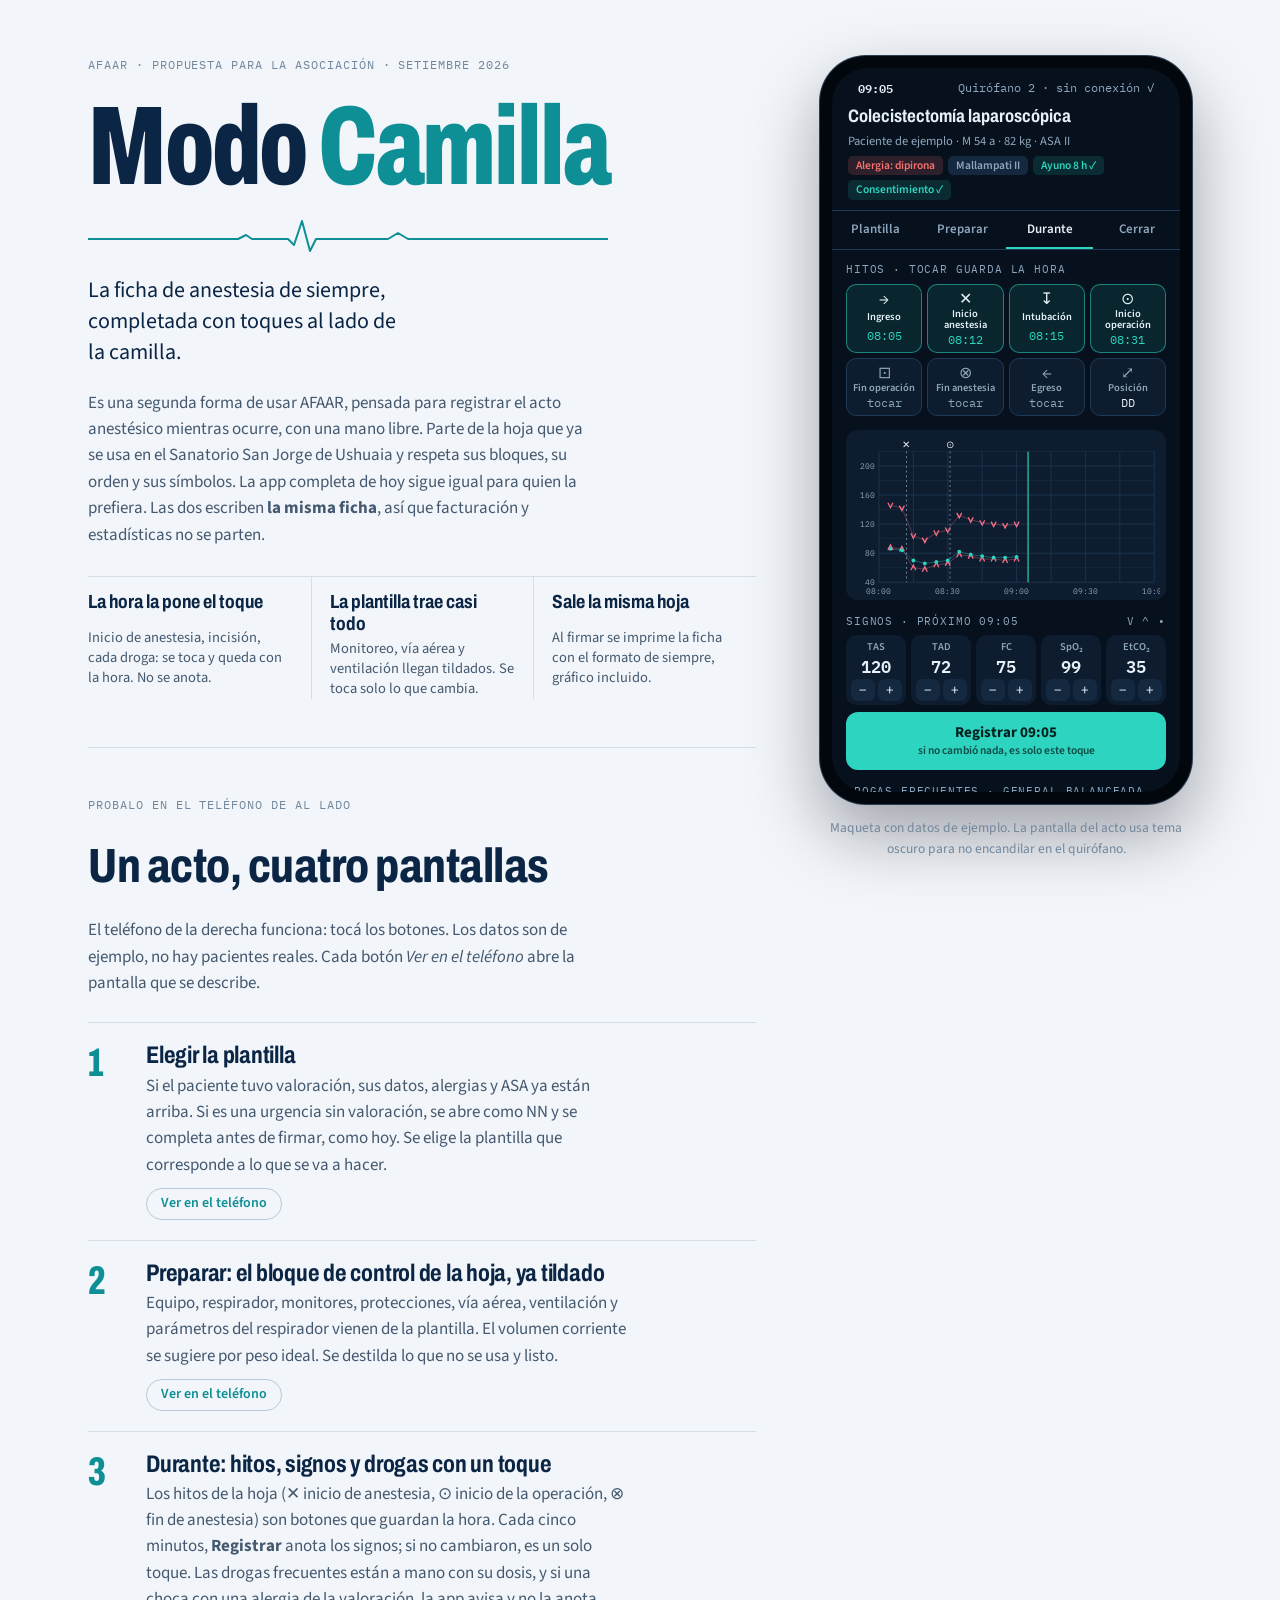
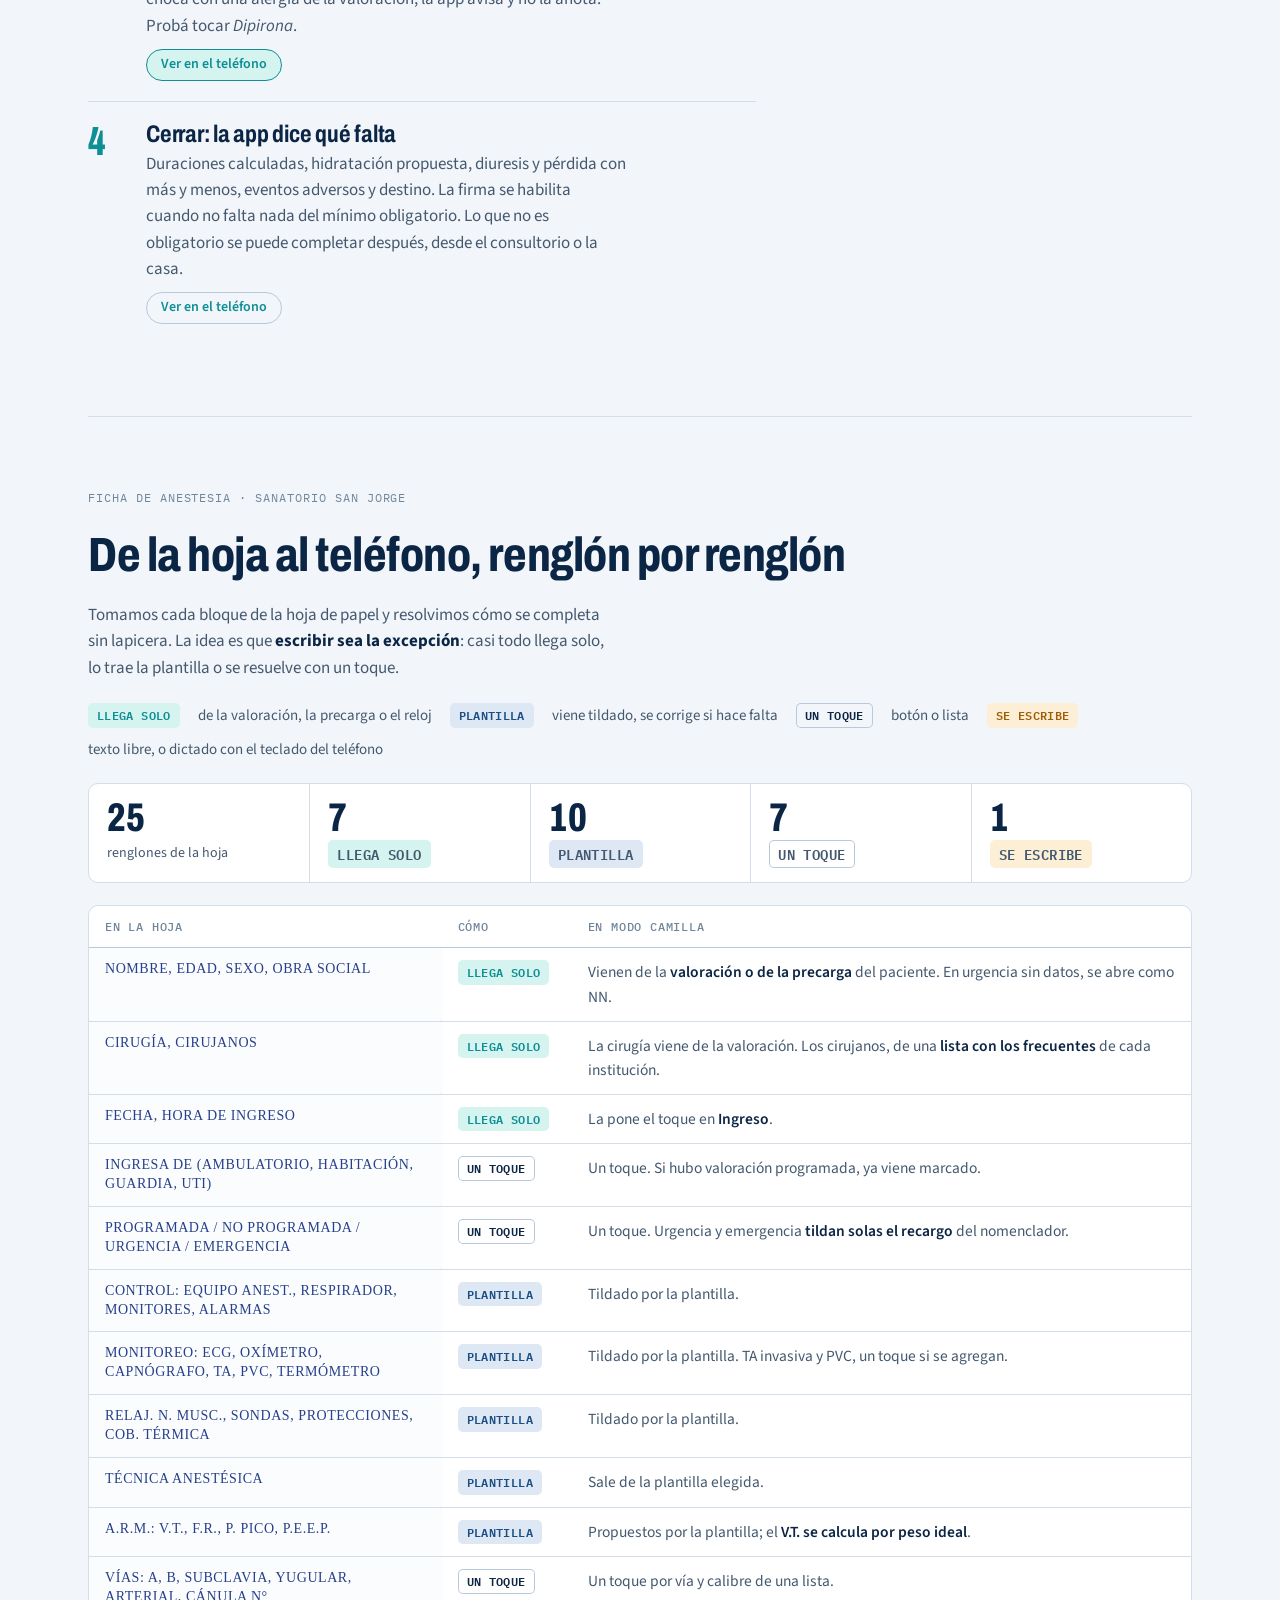
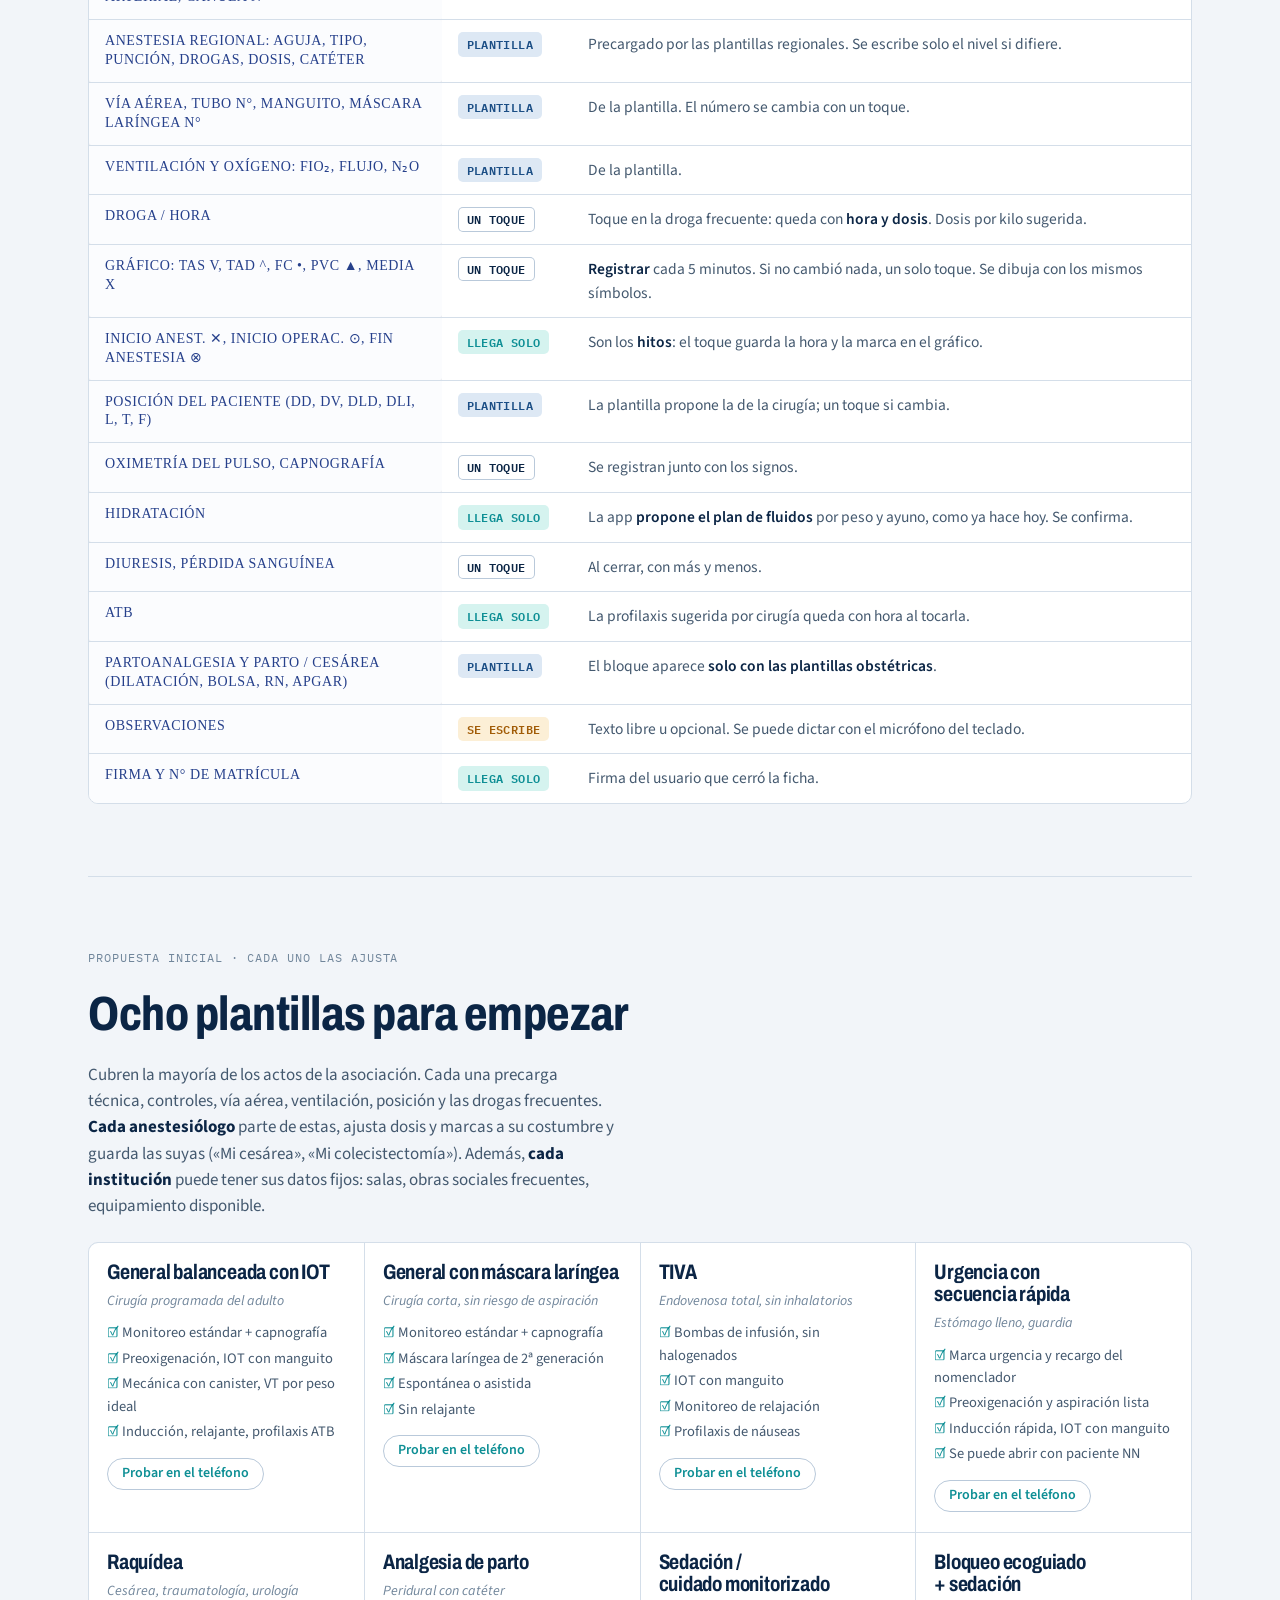
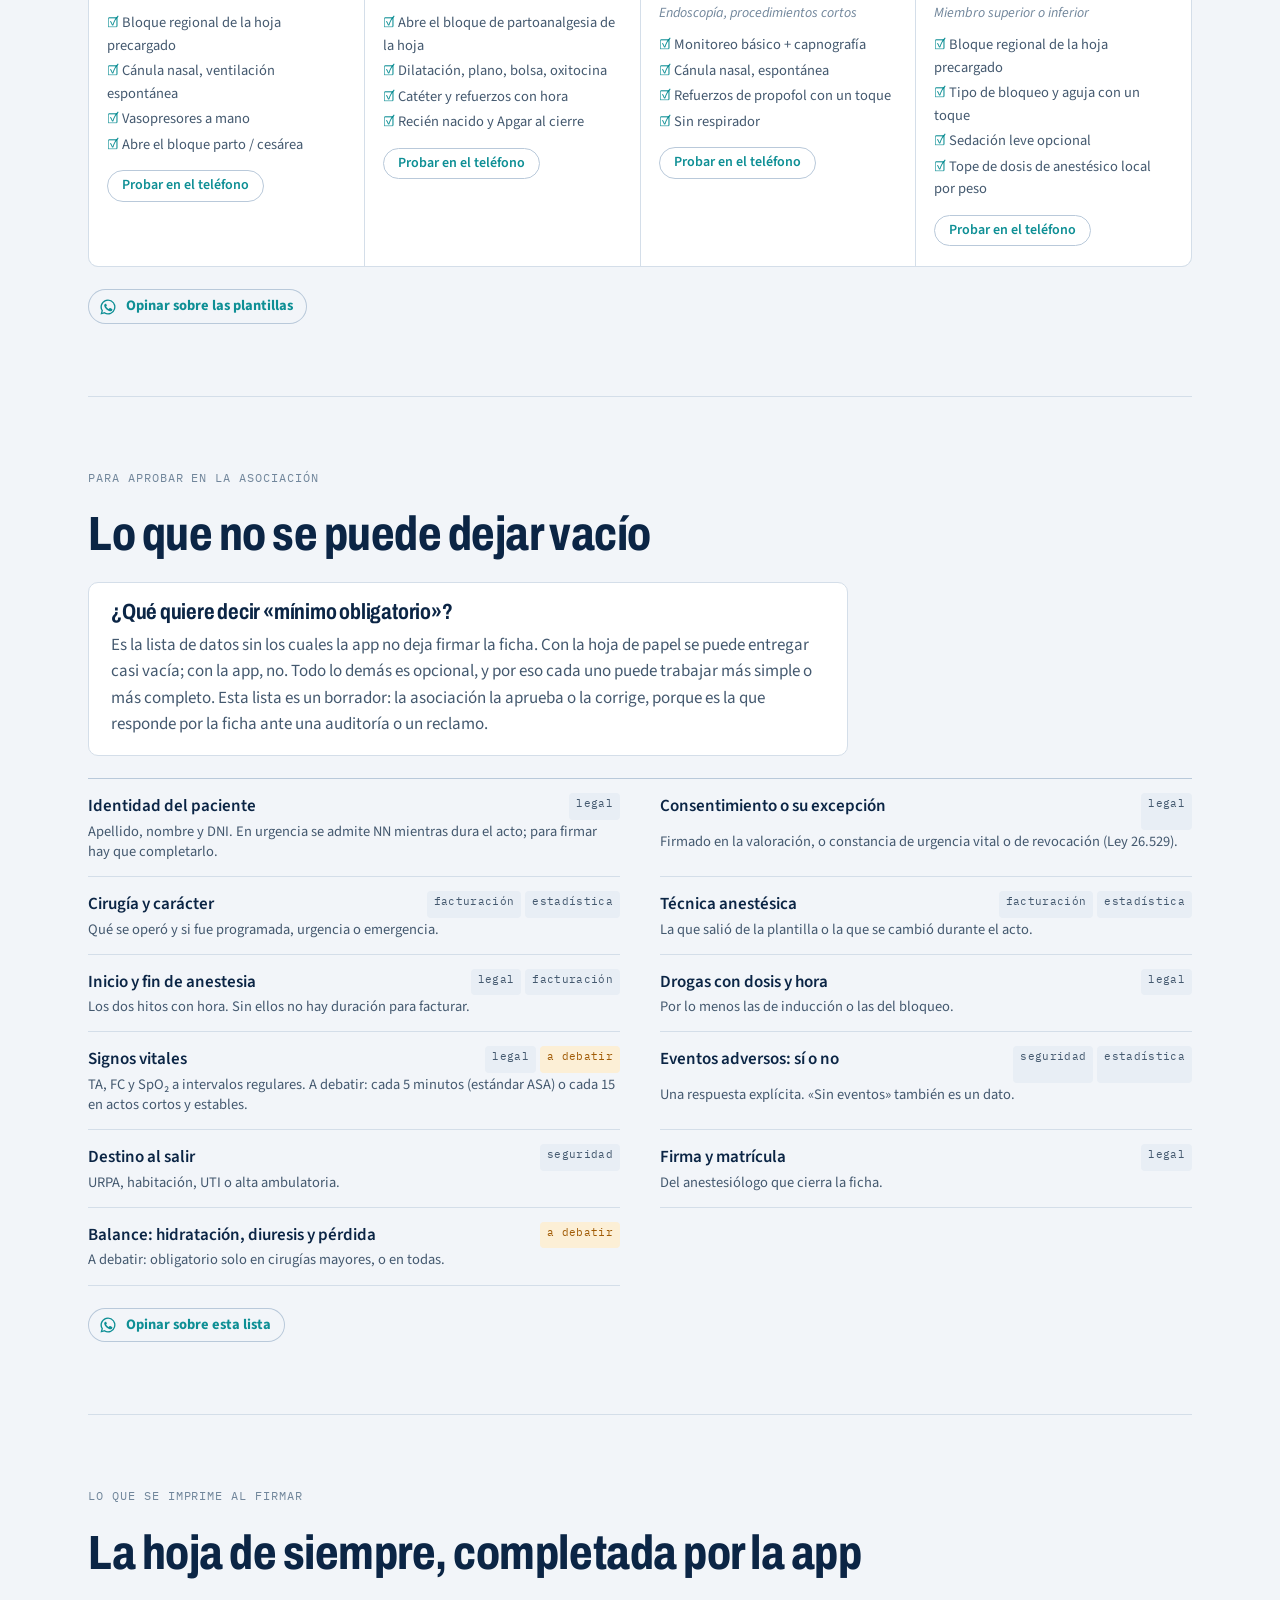
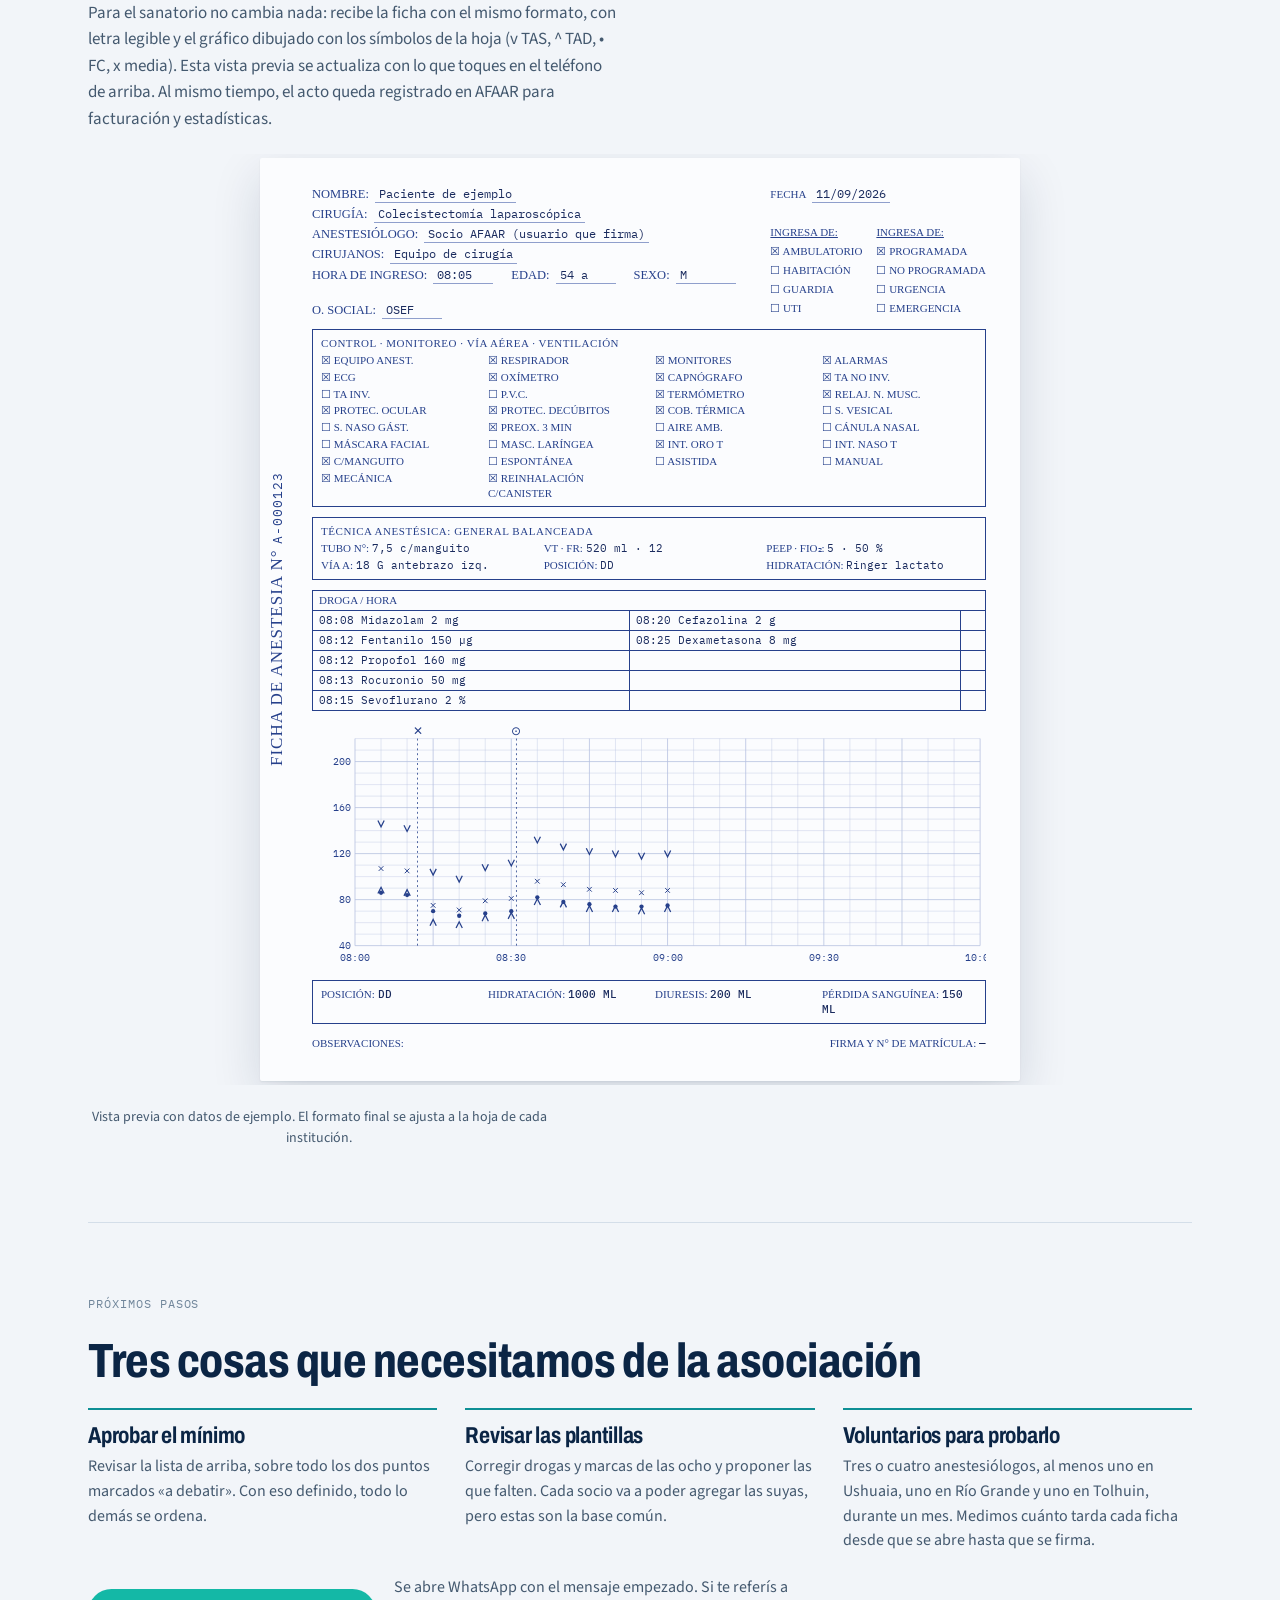
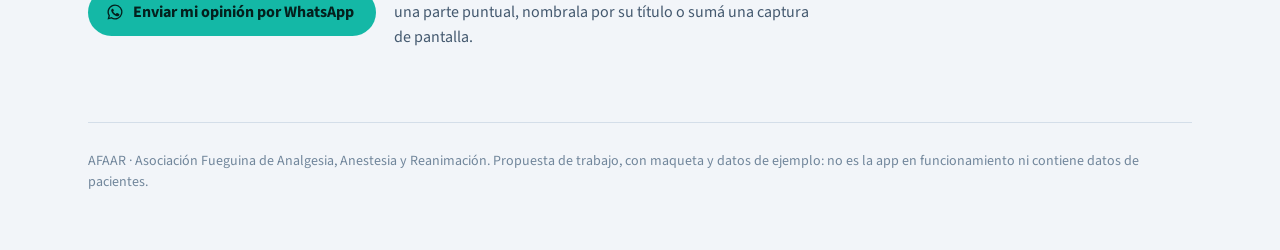
==== modo-camilla.html @ 8b99b9c7 "Rename AFAAR - Modo Camilla (propuesta).html to modo-camilla.html" ====
<!doctype html>
<html lang="es">
<head>
<meta charset="utf-8">
<meta name="viewport" content="width=device-width, initial-scale=1">
<style>body{margin:0}[hidden]{display:none!important}img{max-width:100%}</style>
<title>AFAAR Modo Camilla</title>
<link rel="preconnect" href="https://fonts.googleapis.com">
<link rel="preconnect" href="https://fonts.gstatic.com" crossorigin>
<link rel="stylesheet" href="https://fonts.googleapis.com/css2?family=Archivo:wdth,wght@62..125,400..800&family=Source+Sans+3:ital,wght@0,400;0,600;0,700;1,400&family=IBM+Plex+Mono:wght@400;500;600&display=swap">
<style>
:root{
  --bg:#f2f5f9; --surf:#ffffff; --surf-2:#e8eef5;
  --ink:#0b2545; --ink-2:#44596f; --ink-3:#71869b;
  --rule:#d4dee9; --rule-2:#b9c9da;
  --accent:#0e8f95; --accent-fill:#14b8a6; --accent-soft:#d5f3ef;
  --plant:#1b4e85; --plant-soft:#dde8f4;
  --amber:#a15c07; --amber-soft:#fcefd6;
  --auto-soft:#d5f3ef;
  --paper:#fbfcfe; --paper-ink:#26408b; --paper-rule:#8f9fcc; --form-ink:#26408b;
  --display:"Archivo","Arial Narrow",Arial,sans-serif;
  --body:"Source Sans 3","Segoe UI",-apple-system,Helvetica,Arial,sans-serif;
  --mono:"IBM Plex Mono",ui-monospace,Menlo,Consolas,monospace;
}
@media (prefers-color-scheme: dark){
  :root:not([data-theme="light"]){
    --bg:#07121f; --surf:#0d1d30; --surf-2:#122840;
    --ink:#e4edf6; --ink-2:#a3b8cc; --ink-3:#7890a8;
    --rule:#1d3550; --rule-2:#2b4a6a;
    --accent:#2dd4bf; --accent-fill:#14b8a6; --accent-soft:#0f3a3a;
    --plant:#8cb7e6; --plant-soft:#16304f;
    --amber:#f5c168; --amber-soft:#3a2b0c;
    --auto-soft:#0f3a3a; --form-ink:#9fb8f0;
  }
}
:root[data-theme="dark"]{
  --bg:#07121f; --surf:#0d1d30; --surf-2:#122840;
  --ink:#e4edf6; --ink-2:#a3b8cc; --ink-3:#7890a8;
  --rule:#1d3550; --rule-2:#2b4a6a;
  --accent:#2dd4bf; --accent-fill:#14b8a6; --accent-soft:#0f3a3a;
  --plant:#8cb7e6; --plant-soft:#16304f;
  --amber:#f5c168; --amber-soft:#3a2b0c;
  --auto-soft:#0f3a3a; --form-ink:#9fb8f0;
}

*{box-sizing:border-box}
body{background:var(--bg);color:var(--ink);font-family:var(--body);font-size:17px;line-height:1.55;-webkit-font-smoothing:antialiased}
h1,h2,h3{font-family:var(--display);font-stretch:78%;letter-spacing:-.01em;line-height:1.05;margin:0;text-wrap:balance}
p{margin:0}
button{font:inherit;color:inherit;cursor:pointer}
:focus-visible{outline:2px solid var(--accent);outline-offset:2px;border-radius:4px}
.eyebrow{font-family:var(--mono);font-size:12px;letter-spacing:.08em;text-transform:uppercase;color:var(--ink-3)}

.wrap{max-width:1160px;margin:0 auto;padding:0 28px}

/* ---------- hero + recorrido, telefono fijo a la derecha ---------- */
.top{display:grid;grid-template-columns:minmax(0,1fr) 372px;gap:64px;padding:56px 0 72px;align-items:start}
.top-phone{position:sticky;top:24px}
.hero{display:grid;gap:22px;padding-bottom:48px;border-bottom:1px solid var(--rule)}
.hero h1{font-size:clamp(56px,9vw,112px);font-weight:800;font-stretch:66%;letter-spacing:-.02em;line-height:.9}
.hero h1 span{color:var(--accent)}
.ecg{width:100%;max-width:520px;height:34px}
.ecg path{fill:none;stroke:var(--accent);stroke-width:2;stroke-linecap:round;stroke-linejoin:round}
.lead{font-size:22px;line-height:1.4;max-width:34ch;color:var(--ink);text-wrap:pretty}
.hero .sub{max-width:62ch;color:var(--ink-2)}
.promesas{display:grid;grid-template-columns:repeat(3,minmax(0,1fr));gap:0;border-top:1px solid var(--rule);margin-top:6px}
.promesas div{padding:14px 18px 0 0;display:grid;gap:4px}
.promesas div+div{padding-left:18px;border-left:1px solid var(--rule)}
.promesas b{font-family:var(--display);font-stretch:80%;font-size:19px;font-weight:700;line-height:1.15}
.promesas small{font-size:14.5px;color:var(--ink-2);line-height:1.4}

.recorrido{padding-top:48px;display:grid;gap:26px}
.recorrido h2,.sec h2{font-size:clamp(34px,4.4vw,48px);font-weight:750}
.recorrido>p{max-width:62ch;color:var(--ink-2)}
.pasos{list-style:none;margin:0;padding:0;display:grid;gap:0;counter-reset:p}
.pasos li{counter-increment:p;display:grid;grid-template-columns:44px 1fr;gap:4px 14px;padding:20px 0;border-top:1px solid var(--rule)}
.pasos li::before{content:counter(p);grid-row:span 3;font-family:var(--display);font-stretch:66%;font-weight:800;font-size:40px;line-height:1;color:var(--accent)}
.pasos h3{font-size:24px;font-weight:700}
.pasos p{color:var(--ink-2);max-width:60ch}
.ver{justify-self:start;margin-top:6px;background:none;border:1px solid var(--rule-2);border-radius:999px;padding:4px 14px;font-size:14px;font-weight:600;color:var(--accent)}
.ver:hover{border-color:var(--accent)}
.ver[aria-pressed="true"]{background:var(--accent-soft);border-color:var(--accent)}

/* ---------- secciones de texto ---------- */
.sec{padding:72px 0;border-top:1px solid var(--rule);display:grid;gap:22px}
.sec>p,.sec .intro{max-width:66ch;color:var(--ink-2)}
.sec .intro b{color:var(--ink)}

/* tabla hoja -> telefono */
.leyenda{display:flex;flex-wrap:wrap;gap:10px 18px;align-items:center;font-size:15px;color:var(--ink-2)}
.k{display:inline-flex;align-items:center;gap:6px;font-family:var(--mono);font-size:12px;font-weight:600;letter-spacing:.03em;padding:3px 9px;border-radius:5px;white-space:nowrap}
.k-auto{background:var(--auto-soft);color:var(--accent)}
.k-plant{background:var(--plant-soft);color:var(--plant)}
.k-toque{background:transparent;color:var(--ink);box-shadow:inset 0 0 0 1px var(--rule-2)}
.k-escribe{background:var(--amber-soft);color:var(--amber)}
.conteo{display:flex;flex-wrap:wrap;gap:0;border:1px solid var(--rule);border-radius:10px;overflow:hidden;background:var(--surf)}
.conteo div{flex:1 1 150px;padding:14px 18px;display:grid;gap:2px}
.conteo div+div{border-left:1px solid var(--rule)}
.conteo b{font-family:var(--display);font-stretch:70%;font-size:40px;font-weight:800;line-height:1;font-variant-numeric:tabular-nums}
.conteo span{font-size:14px;color:var(--ink-2)}
.tabla-wrap{overflow-x:auto;border:1px solid var(--rule);border-radius:10px;background:var(--surf)}
table.mapa{width:100%;border-collapse:collapse;min-width:720px}
.mapa th{text-align:left;font-family:var(--mono);font-size:11.5px;letter-spacing:.07em;text-transform:uppercase;color:var(--ink-3);font-weight:500;padding:12px 16px;border-bottom:1px solid var(--rule-2)}
.mapa td{padding:12px 16px;border-top:1px solid var(--rule);vertical-align:top;font-size:15.5px}
.mapa tr:first-child td{border-top:0}
.mapa td.hoja{width:32%;font-family:"Times New Roman",Times,serif;font-size:14px;letter-spacing:.04em;text-transform:uppercase;color:var(--form-ink)}
.mapa td.tipo{width:130px}
.mapa td.como{color:var(--ink-2)}
.mapa td.como b{color:var(--ink);font-weight:600}

/* plantillas */
.plantillas{display:grid;grid-template-columns:repeat(4,minmax(0,1fr));gap:1px;background:var(--rule);border:1px solid var(--rule);border-radius:10px;overflow:hidden}
.pl{background:var(--surf);padding:18px 18px 20px;display:grid;gap:8px;align-content:start}
.pl h3{font-size:21px;font-weight:700}
.pl .para{font-size:14px;color:var(--ink-3);font-style:italic}
.pl ul{margin:2px 0 0;padding:0;list-style:none;display:grid;gap:3px;font-size:14.5px;color:var(--ink-2)}
.pl li::before{content:"☑ ";color:var(--accent)}
.pl .probar{justify-self:start;margin-top:6px}

/* minimo obligatorio */
.minimo{display:grid;grid-template-columns:minmax(0,1fr) minmax(0,1fr);gap:0 40px;border-top:1px solid var(--rule-2)}
.min{display:grid;grid-template-columns:1fr auto;gap:2px 14px;padding:14px 0;border-bottom:1px solid var(--rule)}
.min b{font-weight:600}
.min small{grid-column:1/-1;color:var(--ink-2);font-size:14.5px;line-height:1.4}
.porque{display:flex;gap:4px;flex-wrap:wrap;justify-content:end}
.tag{font-family:var(--mono);font-size:11px;letter-spacing:.03em;padding:2px 7px;border-radius:4px;background:var(--surf-2);color:var(--ink-2)}
.tag.debate{background:var(--amber-soft);color:var(--amber)}
.aclara{background:var(--surf);border:1px solid var(--rule);border-radius:10px;padding:18px 22px;display:grid;gap:8px;max-width:760px}
.aclara h3{font-size:22px}
.aclara p{color:var(--ink-2)}

/* hoja impresa */
.hoja-wrap{overflow-x:auto;padding:4px}
.hoja{background:var(--paper);color:var(--paper-ink);width:760px;margin:0 auto;padding:28px 34px 30px;font-family:"Times New Roman",Times,serif;font-size:12.5px;line-height:1.35;box-shadow:0 1px 2px rgba(11,37,69,.08),0 18px 50px rgba(11,37,69,.14);border-radius:2px;position:relative}
.hoja .vert{position:absolute;left:6px;top:50%;transform:rotate(-90deg) translateX(-50%);transform-origin:left top;font-size:17px;letter-spacing:.06em;white-space:nowrap}
.hoja .fila{display:flex;gap:18px;flex-wrap:wrap}
.hoja .campo{display:flex;gap:6px;align-items:baseline;text-transform:uppercase}
.hoja .campo i{font-style:normal;font-family:var(--mono);font-size:12px;text-transform:none;color:#1a2b5e;border-bottom:1px solid var(--paper-rule);padding:0 4px;min-width:60px}
.hoja .caja{border:1px solid var(--paper-ink);margin-top:10px;padding:6px 8px;display:grid;grid-template-columns:repeat(4,1fr);gap:2px 12px;text-transform:uppercase;font-size:11px}
.hoja .caja strong{grid-column:1/-1;font-weight:400;letter-spacing:.05em}
.hoja .drogas{width:100%;border-collapse:collapse;margin-top:10px;font-size:11.5px}
.hoja .drogas td{border:1px solid var(--paper-ink);padding:2px 6px;height:20px;font-family:var(--mono);font-size:11px;color:#1a2b5e}
.hoja svg{margin-top:10px;width:100%;height:auto}
.hoja .pie{display:flex;justify-content:space-between;margin-top:12px;text-transform:uppercase;font-size:11px}
.hoja .firma{font-family:var(--mono);text-transform:none;color:#1a2b5e}
.nota{font-size:14px;color:var(--ink-3);text-align:center}

/* pedidos */
.pedidos{display:grid;grid-template-columns:repeat(3,minmax(0,1fr));gap:28px}
.pedidos div{display:grid;gap:6px;align-content:start;padding-top:14px;border-top:2px solid var(--accent)}
.pedidos h3{font-size:23px}
.pedidos p{color:var(--ink-2);font-size:16px}
.wa{display:inline-flex;align-items:center;gap:9px;justify-self:start;background:var(--accent-fill);color:#04201d;font-weight:700;font-size:16px;text-decoration:none;border-radius:999px;padding:11px 22px 11px 18px}
.wa:hover{filter:brightness(1.07)}
.wa.chico{background:none;color:var(--accent);box-shadow:inset 0 0 0 1px var(--rule-2);font-size:14.5px;padding:6px 14px 6px 11px}
.wa.chico:hover{box-shadow:inset 0 0 0 1px var(--accent);filter:none}
.opinar{display:flex;flex-wrap:wrap;align-items:center;gap:12px 18px}
.opinar p{color:var(--ink-2);max-width:52ch;font-size:16px}
footer{padding:28px 0 56px;border-top:1px solid var(--rule);color:var(--ink-3);font-size:14px}

/* ======================= TELEFONO (siempre oscuro) ======================= */
.phone{
  --p-bg:#06111d; --p-s:#0d1c2e; --p-s2:#14283f; --p-ink:#e6f0f8; --p-dim:#8ea6bd; --p-line:#1f3a57;
  --p-aqua:#2dd4bf; --p-rose:#fb7185; --p-amber:#fbbf24; --p-red:#f87171; --p-blue:#7fb2e5;
  width:372px;height:748px;border-radius:46px;background:#02070d;padding:12px;
  box-shadow:0 0 0 1px #2a3d52,0 30px 70px rgba(2,10,20,.35);
  font-family:var(--body);color:var(--p-ink);font-size:14px;line-height:1.35;
}
.scr{background:var(--p-bg);border-radius:36px;height:100%;display:flex;flex-direction:column;overflow:hidden;position:relative}
.sb{display:flex;justify-content:space-between;padding:12px 26px 6px;font-family:var(--mono);font-size:12px;color:var(--p-dim)}
.sb b{color:var(--p-ink);font-weight:600}
.ph-head{padding:4px 16px 10px;display:grid;gap:6px;border-bottom:1px solid var(--p-line)}
.ph-head .cx{font-family:var(--display);font-stretch:80%;font-weight:700;font-size:18px;line-height:1.15}
.ph-head .dat{font-size:12.5px;color:var(--p-dim)}
.alertas{display:flex;gap:5px;flex-wrap:wrap}
.al{font-size:11.5px;font-weight:600;padding:2px 8px;border-radius:5px;background:var(--p-s2);color:var(--p-dim)}
.al.rojo{background:rgba(248,113,113,.16);color:var(--p-red)}
.al.ok{background:rgba(45,212,191,.13);color:var(--p-aqua)}
.tabs{display:grid;grid-template-columns:repeat(4,1fr);border-bottom:1px solid var(--p-line)}
.tabs button{background:none;border:0;padding:10px 0 9px;font-size:13px;font-weight:600;color:var(--p-dim);border-bottom:2px solid transparent}
.tabs button[aria-selected="true"]{color:var(--p-ink);border-bottom-color:var(--p-aqua)}
.ph-body{flex:1;overflow-y:auto;padding:12px 14px 20px;display:grid;gap:14px;align-content:start;scrollbar-width:thin;scrollbar-color:var(--p-line) transparent}
.blk{display:grid;gap:7px}
.blk>.lb{font-family:var(--mono);font-size:10.5px;letter-spacing:.08em;text-transform:uppercase;color:var(--p-dim);display:flex;justify-content:space-between}
.chips{display:flex;flex-wrap:wrap;gap:6px}
.ch{background:var(--p-s);border:1px solid var(--p-line);color:var(--p-dim);border-radius:9px;padding:7px 10px;font-size:13px;font-weight:600;line-height:1.1}
.ch.on{background:rgba(45,212,191,.14);border-color:rgba(45,212,191,.55);color:var(--p-ink)}
.ch.warn{border-style:dashed}
.ch small{display:block;font-weight:400;font-size:11px;color:var(--p-dim);margin-top:2px}
.vals{display:grid;grid-template-columns:1fr 1fr;gap:6px}
.val{background:var(--p-s);border-radius:9px;padding:6px 10px;display:grid}
.val span{font-size:11px;color:var(--p-dim)}
.val b{font-family:var(--mono);font-size:14px;font-weight:500}
.tpl-list{display:grid;gap:6px}
.tpl{display:grid;grid-template-columns:18px 1fr;gap:2px 10px;text-align:left;background:var(--p-s);border:1px solid var(--p-line);border-radius:12px;padding:10px 12px}
.tpl .dot{width:14px;height:14px;border-radius:50%;border:2px solid var(--p-dim);margin-top:3px;grid-row:span 2}
.tpl.on{border-color:var(--p-aqua)}
.tpl.on .dot{border-color:var(--p-aqua);background:radial-gradient(var(--p-aqua) 45%,transparent 50%)}
.tpl b{font-size:14px}
.tpl span{font-size:12px;color:var(--p-dim)}
.hitos{display:grid;grid-template-columns:repeat(4,1fr);gap:5px}
.hito{background:var(--p-s);border:1px solid var(--p-line);border-radius:10px;padding:6px 4px 5px;display:grid;justify-items:center;gap:1px;min-height:58px}
.hito .g{font-size:16px;line-height:1;color:var(--p-dim)}
.hito .n{font-size:10.5px;font-weight:600;color:var(--p-dim);text-align:center;line-height:1.1}
.hito .t{font-family:var(--mono);font-size:11.5px;color:var(--p-dim)}
.hito.on{border-color:rgba(45,212,191,.55);background:rgba(45,212,191,.1)}
.hito.on .g,.hito.on .n{color:var(--p-ink)}
.hito.on .t{color:var(--p-aqua)}
.chart-ph{background:var(--p-s);border-radius:12px;padding:6px 6px 2px}
.chart-ph svg{width:100%;height:auto;display:block}
.vit{display:grid;grid-template-columns:repeat(5,1fr);gap:5px}
.v{background:var(--p-s);border-radius:10px;padding:5px 2px 4px;display:grid;justify-items:center;gap:1px}
.v span{font-size:10.5px;color:var(--p-dim);font-weight:600}
.v b{font-family:var(--mono);font-size:17px;font-weight:600;font-variant-numeric:tabular-nums}
.v .pm{display:flex;gap:3px}
.v .pm button{width:24px;height:22px;border-radius:6px;border:0;background:var(--p-s2);color:var(--p-ink);font-size:15px;line-height:1;padding:0}
.reg{background:var(--p-aqua);color:#04201d;border:0;border-radius:12px;padding:11px;font-weight:700;font-size:15px;display:grid;gap:0}
.reg small{font-weight:600;font-size:11.5px;opacity:.75}
.log{display:grid;gap:3px;font-size:12.5px}
.log div{display:grid;grid-template-columns:44px 1fr;color:var(--p-dim)}
.log div b{font-family:var(--mono);font-weight:500;color:var(--p-aqua)}
.log div span{color:var(--p-ink)}
.res{display:grid;gap:0;background:var(--p-s);border-radius:12px;padding:4px 12px}
.res div{display:flex;justify-content:space-between;gap:10px;padding:7px 0;border-top:1px solid var(--p-line);font-size:13px}
.res div:first-child{border-top:0}
.res div span{color:var(--p-dim)}
.res div b{font-family:var(--mono);font-weight:500;text-align:right}
.stp{display:flex;align-items:center;justify-content:space-between;background:var(--p-s);border-radius:10px;padding:6px 8px 6px 12px}
.stp span{font-size:13px}
.stp .ctl{display:flex;align-items:center;gap:8px}
.stp .ctl b{font-family:var(--mono);font-size:14px;min-width:66px;text-align:center}
.stp .ctl button{width:30px;height:28px;border-radius:8px;border:0;background:var(--p-s2);color:var(--p-ink);font-size:17px;padding:0}
.falta{background:rgba(251,191,36,.1);border:1px solid rgba(251,191,36,.35);border-radius:10px;padding:8px 12px;font-size:12.5px;color:var(--p-amber)}
.falta.listo{background:rgba(45,212,191,.1);border-color:rgba(45,212,191,.45);color:var(--p-aqua)}
.firmar{background:var(--p-aqua);color:#04201d;border:0;border-radius:12px;padding:12px;font-weight:700;font-size:15px}
.firmar:disabled{background:var(--p-s2);color:var(--p-dim);cursor:not-allowed}
.toast{position:absolute;left:14px;right:14px;bottom:16px;background:#1b3350;color:var(--p-ink);border-radius:12px;padding:10px 12px;font-size:13px;box-shadow:0 8px 24px rgba(0,0,0,.4);transform:translateY(20px);opacity:0;transition:.2s;pointer-events:none}
.toast.show{transform:none;opacity:1}
.toast.warn{background:#4a1d22;color:#ffd7da}
.phone-cap{margin-top:14px;text-align:center;font-size:13.5px;color:var(--ink-3);max-width:372px}

/* ---------- responsive ---------- */
@media (max-width: 1020px){
  .top{grid-template-columns:1fr;gap:40px}
  .top-phone{position:static;justify-self:center;order:-1}
  .plantillas{grid-template-columns:repeat(2,minmax(0,1fr))}
}
@media (max-width: 700px){
  .wrap{padding:0 18px}
  .promesas,.pedidos,.minimo{grid-template-columns:1fr}
  .promesas div+div{padding-left:0;border-left:0;border-top:1px solid var(--rule);padding-top:12px}
  .promesas div{padding-bottom:12px}
  .plantillas{grid-template-columns:1fr}
  .phone{transform:scale(.92);transform-origin:top center;margin-bottom:-60px}
}
@media (max-width: 400px){ .phone{transform:scale(.84);margin-bottom:-120px} }
@media (prefers-reduced-motion: reduce){ .toast{transition:none} }
</style>
</head>
<body>


<div class="wrap">
  <div class="top">
    <div>
      <header class="hero">
        <span class="eyebrow">AFAAR · Propuesta para la asociación · Setiembre 2026</span>
        <h1>Modo <span>Camilla</span></h1>
        <svg class="ecg" viewBox="0 0 520 34" aria-hidden="true"><path d="M0 20 H150 l8 -4 l6 4 H200 l6 6 l8 -24 l8 30 l6 -12 H300 l10 -6 l10 6 H520"/></svg>
        <p class="lead">La ficha de anestesia de siempre, completada con toques al lado de la camilla.</p>
        <p class="sub">Es una segunda forma de usar AFAAR, pensada para registrar el acto anestésico mientras ocurre, con una mano libre. Parte de la hoja que ya se usa en el Sanatorio San Jorge de Ushuaia y respeta sus bloques, su orden y sus símbolos. La app completa de hoy sigue igual para quien la prefiera. Las dos escriben <b>la misma ficha</b>, así que facturación y estadísticas no se parten.</p>
        <div class="promesas">
          <div><b>La hora la pone el toque</b><small>Inicio de anestesia, incisión, cada droga: se toca y queda con la hora. No se anota.</small></div>
          <div><b>La plantilla trae casi todo</b><small>Monitoreo, vía aérea y ventilación llegan tildados. Se toca solo lo que cambia.</small></div>
          <div><b>Sale la misma hoja</b><small>Al firmar se imprime la ficha con el formato de siempre, gráfico incluido.</small></div>
        </div>
      </header>

      <section class="recorrido" aria-labelledby="h-rec">
        <span class="eyebrow">Probalo en el teléfono de al lado</span>
        <h2 id="h-rec">Un acto, cuatro pantallas</h2>
        <p>El teléfono de la derecha funciona: tocá los botones. Los datos son de ejemplo, no hay pacientes reales. Cada botón <i>Ver en el teléfono</i> abre la pantalla que se describe.</p>
        <ol class="pasos">
          <li>
            <h3>Elegir la plantilla</h3>
            <p>Si el paciente tuvo valoración, sus datos, alergias y ASA ya están arriba. Si es una urgencia sin valoración, se abre como NN y se completa antes de firmar, como hoy. Se elige la plantilla que corresponde a lo que se va a hacer.</p>
            <button class="ver" data-go="plantilla">Ver en el teléfono</button>
          </li>
          <li>
            <h3>Preparar: el bloque de control de la hoja, ya tildado</h3>
            <p>Equipo, respirador, monitores, protecciones, vía aérea, ventilación y parámetros del respirador vienen de la plantilla. El volumen corriente se sugiere por peso ideal. Se destilda lo que no se usa y listo.</p>
            <button class="ver" data-go="preparar">Ver en el teléfono</button>
          </li>
          <li>
            <h3>Durante: hitos, signos y drogas con un toque</h3>
            <p>Los hitos de la hoja (✕ inicio de anestesia, ⊙ inicio de la operación, ⊗ fin de anestesia) son botones que guardan la hora. Cada cinco minutos, <b>Registrar</b> anota los signos; si no cambiaron, es un solo toque. Las drogas frecuentes están a mano con su dosis, y si una choca con una alergia de la valoración, la app avisa y no la anota. Probá tocar <i>Dipirona</i>.</p>
            <button class="ver" data-go="durante">Ver en el teléfono</button>
          </li>
          <li>
            <h3>Cerrar: la app dice qué falta</h3>
            <p>Duraciones calculadas, hidratación propuesta, diuresis y pérdida con más y menos, eventos adversos y destino. La firma se habilita cuando no falta nada del mínimo obligatorio. Lo que no es obligatorio se puede completar después, desde el consultorio o la casa.</p>
            <button class="ver" data-go="cerrar">Ver en el teléfono</button>
          </li>
        </ol>
      </section>
    </div>

    <aside class="top-phone" aria-label="Maqueta interactiva del Modo Camilla">
      <div class="phone">
        <div class="scr">
          <div class="sb"><b id="reloj">09:05</b><span>Quirófano 2 · sin conexión ✓</span></div>
          <div class="ph-head">
            <div class="cx" id="caso">Colecistectomía laparoscópica</div>
            <div class="dat" id="casoDat">Paciente de ejemplo · M 54 a · 82 kg · ASA II</div>
            <div class="alertas">
              <span class="al rojo">Alergia: dipirona</span>
              <span class="al">Mallampati II</span>
              <span class="al ok">Ayuno 8 h ✓</span>
              <span class="al ok">Consentimiento ✓</span>
            </div>
          </div>
          <div class="tabs" role="tablist">
            <button role="tab" data-tab="plantilla">Plantilla</button>
            <button role="tab" data-tab="preparar">Preparar</button>
            <button role="tab" data-tab="durante" aria-selected="true">Durante</button>
            <button role="tab" data-tab="cerrar">Cerrar</button>
          </div>
          <div class="ph-body" id="phBody"></div>
          <div class="toast" id="toast" role="status"></div>
        </div>
      </div>
      <p class="phone-cap">Maqueta con datos de ejemplo. La pantalla del acto usa tema oscuro para no encandilar en el quirófano.</p>
    </aside>
  </div>

  <section class="sec" aria-labelledby="h-mapa">
    <span class="eyebrow">Ficha de anestesia · Sanatorio San Jorge</span>
    <h2 id="h-mapa">De la hoja al teléfono, renglón por renglón</h2>
    <p class="intro">Tomamos cada bloque de la hoja de papel y resolvimos cómo se completa sin lapicera. La idea es que <b>escribir sea la excepción</b>: casi todo llega solo, lo trae la plantilla o se resuelve con un toque.</p>
    <div class="leyenda">
      <span class="k k-auto">LLEGA SOLO</span> de la valoración, la precarga o el reloj
      <span class="k k-plant">PLANTILLA</span> viene tildado, se corrige si hace falta
      <span class="k k-toque">UN TOQUE</span> botón o lista
      <span class="k k-escribe">SE ESCRIBE</span> texto libre, o dictado con el teclado del teléfono
    </div>
    <div class="conteo" id="conteo"></div>
    <div class="tabla-wrap">
      <table class="mapa">
        <thead><tr><th>En la hoja</th><th>Cómo</th><th>En Modo Camilla</th></tr></thead>
        <tbody id="mapaBody"></tbody>
      </table>
    </div>
  </section>

  <section class="sec" aria-labelledby="h-pl">
    <span class="eyebrow">Propuesta inicial · cada uno las ajusta</span>
    <h2 id="h-pl">Ocho plantillas para empezar</h2>
    <p class="intro">Cubren la mayoría de los actos de la asociación. Cada una precarga técnica, controles, vía aérea, ventilación, posición y las drogas frecuentes. <b>Cada anestesiólogo</b> parte de estas, ajusta dosis y marcas a su costumbre y guarda las suyas («Mi cesárea», «Mi colecistectomía»). Además, <b>cada institución</b> puede tener sus datos fijos: salas, obras sociales frecuentes, equipamiento disponible.</p>
    <div class="plantillas" id="plantillas"></div>
    <a class="wa chico" href="https://wa.me/5492901494953?text=Hola%20Claudio%2C%20sobre%20las%20plantillas%20del%20Modo%20Camilla%20de%20AFAAR%3A%20" target="_blank" rel="noopener"><svg viewBox="0 0 24 24" width="18" height="18" aria-hidden="true"><path fill="currentColor" d="M12 2a10 10 0 0 0-8.6 15.1L2 22l5-1.3A10 10 0 1 0 12 2Zm0 18.2a8.2 8.2 0 0 1-4.2-1.2l-.3-.2-3 .8.8-2.9-.2-.3A8.2 8.2 0 1 1 12 20.2Zm4.5-6.1c-.2-.1-1.5-.7-1.7-.8s-.4-.1-.6.1l-.8 1c-.1.2-.3.2-.5.1a6.7 6.7 0 0 1-3.3-2.9c-.3-.4.3-.4.8-1.4.1-.2 0-.3 0-.4l-.8-1.8c-.2-.5-.4-.4-.6-.4h-.5a1 1 0 0 0-.7.3 3 3 0 0 0-.9 2.2 5.2 5.2 0 0 0 1.1 2.8 11.9 11.9 0 0 0 4.6 4c1.7.7 2.4.8 3.2.7a2.8 2.8 0 0 0 1.8-1.3 2.3 2.3 0 0 0 .2-1.3c-.1-.1-.3-.2-.5-.3Z"/></svg>Opinar sobre las plantillas</a>
  </section>

  <section class="sec" aria-labelledby="h-min">
    <span class="eyebrow">Para aprobar en la asociación</span>
    <h2 id="h-min">Lo que no se puede dejar vacío</h2>
    <div class="aclara">
      <h3>¿Qué quiere decir «mínimo obligatorio»?</h3>
      <p>Es la lista de datos sin los cuales la app no deja firmar la ficha. Con la hoja de papel se puede entregar casi vacía; con la app, no. Todo lo demás es opcional, y por eso cada uno puede trabajar más simple o más completo. Esta lista es un borrador: la asociación la aprueba o la corrige, porque es la que responde por la ficha ante una auditoría o un reclamo.</p>
    </div>
    <div class="minimo" id="minimo"></div>
    <a class="wa chico" href="https://wa.me/5492901494953?text=Hola%20Claudio%2C%20sobre%20el%20m%C3%ADnimo%20obligatorio%20del%20Modo%20Camilla%20de%20AFAAR%3A%20" target="_blank" rel="noopener"><svg viewBox="0 0 24 24" width="18" height="18" aria-hidden="true"><path fill="currentColor" d="M12 2a10 10 0 0 0-8.6 15.1L2 22l5-1.3A10 10 0 1 0 12 2Zm0 18.2a8.2 8.2 0 0 1-4.2-1.2l-.3-.2-3 .8.8-2.9-.2-.3A8.2 8.2 0 1 1 12 20.2Zm4.5-6.1c-.2-.1-1.5-.7-1.7-.8s-.4-.1-.6.1l-.8 1c-.1.2-.3.2-.5.1a6.7 6.7 0 0 1-3.3-2.9c-.3-.4.3-.4.8-1.4.1-.2 0-.3 0-.4l-.8-1.8c-.2-.5-.4-.4-.6-.4h-.5a1 1 0 0 0-.7.3 3 3 0 0 0-.9 2.2 5.2 5.2 0 0 0 1.1 2.8 11.9 11.9 0 0 0 4.6 4c1.7.7 2.4.8 3.2.7a2.8 2.8 0 0 0 1.8-1.3 2.3 2.3 0 0 0 .2-1.3c-.1-.1-.3-.2-.5-.3Z"/></svg>Opinar sobre esta lista</a>
  </section>

  <section class="sec" aria-labelledby="h-hoja">
    <span class="eyebrow">Lo que se imprime al firmar</span>
    <h2 id="h-hoja">La hoja de siempre, completada por la app</h2>
    <p class="intro">Para el sanatorio no cambia nada: recibe la ficha con el mismo formato, con letra legible y el gráfico dibujado con los símbolos de la hoja (v TAS, ^ TAD, • FC, x media). Esta vista previa se actualiza con lo que toques en el teléfono de arriba. Al mismo tiempo, el acto queda registrado en AFAAR para facturación y estadísticas.</p>
    <div class="hoja-wrap"><div class="hoja" id="hoja"></div></div>
    <p class="nota">Vista previa con datos de ejemplo. El formato final se ajusta a la hoja de cada institución.</p>
  </section>

  <section class="sec" aria-labelledby="h-ped">
    <span class="eyebrow">Próximos pasos</span>
    <h2 id="h-ped">Tres cosas que necesitamos de la asociación</h2>
    <div class="pedidos">
      <div><h3>Aprobar el mínimo</h3><p>Revisar la lista de arriba, sobre todo los dos puntos marcados «a debatir». Con eso definido, todo lo demás se ordena.</p></div>
      <div><h3>Revisar las plantillas</h3><p>Corregir drogas y marcas de las ocho y proponer las que falten. Cada socio va a poder agregar las suyas, pero estas son la base común.</p></div>
      <div><h3>Voluntarios para probarlo</h3><p>Tres o cuatro anestesiólogos, al menos uno en Ushuaia, uno en Río Grande y uno en Tolhuin, durante un mes. Medimos cuánto tarda cada ficha desde que se abre hasta que se firma.</p></div>
    </div>
    <div class="opinar"><a class="wa" href="https://wa.me/5492901494953?text=Hola%20Claudio%2C%20vi%20la%20propuesta%20del%20Modo%20Camilla%20de%20AFAAR.%20Mi%20opini%C3%B3n%3A%20" target="_blank" rel="noopener"><svg viewBox="0 0 24 24" width="18" height="18" aria-hidden="true"><path fill="currentColor" d="M12 2a10 10 0 0 0-8.6 15.1L2 22l5-1.3A10 10 0 1 0 12 2Zm0 18.2a8.2 8.2 0 0 1-4.2-1.2l-.3-.2-3 .8.8-2.9-.2-.3A8.2 8.2 0 1 1 12 20.2Zm4.5-6.1c-.2-.1-1.5-.7-1.7-.8s-.4-.1-.6.1l-.8 1c-.1.2-.3.2-.5.1a6.7 6.7 0 0 1-3.3-2.9c-.3-.4.3-.4.8-1.4.1-.2 0-.3 0-.4l-.8-1.8c-.2-.5-.4-.4-.6-.4h-.5a1 1 0 0 0-.7.3 3 3 0 0 0-.9 2.2 5.2 5.2 0 0 0 1.1 2.8 11.9 11.9 0 0 0 4.6 4c1.7.7 2.4.8 3.2.7a2.8 2.8 0 0 0 1.8-1.3 2.3 2.3 0 0 0 .2-1.3c-.1-.1-.3-.2-.5-.3Z"/></svg>Enviar mi opinión por WhatsApp</a><p>Se abre WhatsApp con el mensaje empezado. Si te referís a una parte puntual, nombrala por su título o sumá una captura de pantalla.</p></div>
  </section>

  <footer>AFAAR · Asociación Fueguina de Analgesia, Anestesia y Reanimación. Propuesta de trabajo, con maqueta y datos de ejemplo: no es la app en funcionamiento ni contiene datos de pacientes.</footer>
</div>

<script>
(function(){
const $ = s => document.querySelector(s);
const hhmm = m => String(Math.floor(m/60)).padStart(2,'0')+':'+String(m%60).padStart(2,'0');

/* ---------------- plantillas ---------------- */
const GRUPOS = [
  ['Control', ['Equipo anest.','Respirador','Monitores','Alarmas']],
  ['Monitoreo', ['ECG','Oxímetro','Capnógrafo','TA no inv.','TA inv.','P.V.C.','Termómetro','Relaj. N. musc.']],
  ['Cuidados', ['Protec. ocular','Protec. decúbitos','Cob. térmica','S. vesical','S. naso gást.']],
  ['Vía aérea', ['Preox. 3 min','Aire amb.','Cánula nasal','Máscara facial','Masc. laríngea','Int. oro T','Int. naso T','C/manguito']],
  ['Ventilación', ['Espontánea','Asistida','Manual','Mecánica','Reinhalación c/canister']]
];
const BASE = ['Equipo anest.','Monitores','Alarmas','ECG','Oxímetro','TA no inv.'];
const TPL = {
  iot:{n:'General balanceada con IOT', para:'Cirugía programada del adulto', cx:'Colecistectomía laparoscópica', dat:'M 54 a · 82 kg · ASA II', tec:'General balanceada', va:'Intubación',
    on:[...BASE,'Respirador','Capnógrafo','Termómetro','Relaj. N. musc.','Protec. ocular','Protec. decúbitos','Cob. térmica','Preox. 3 min','Int. oro T','C/manguito','Mecánica','Reinhalación c/canister'],
    vals:[['Tubo N°','7,5 c/manguito'],['VT · FR','520 ml · 12'],['PEEP · FiO₂','5 · 50 %'],['Vía A','18 G antebrazo izq.'],['Posición','DD'],['Hidratación','Ringer lactato']],
    dr:[['Midazolam','2 mg'],['Fentanilo','50 µg'],['Propofol','160 mg'],['Rocuronio','10 mg'],['Sevoflurano','2 %'],['Cefazolina','2 g'],['Dexametasona','8 mg'],['Ondansetrón','4 mg'],['Dipirona','2 g','al'],['Sugammadex','200 mg'],['Efedrina','5 mg'],['Atropina','0,5 mg']],
    lista:['Monitoreo estándar + capnografía','Preoxigenación, IOT con manguito','Mecánica con canister, VT por peso ideal','Inducción, relajante, profilaxis ATB']},
  ml:{n:'General con máscara laríngea', para:'Cirugía corta, sin riesgo de aspiración', cx:'Hernioplastia inguinal', dat:'M 41 a · 78 kg · ASA I', tec:'General con máscara laríngea', va:'Máscara laríngea',
    on:[...BASE,'Respirador','Capnógrafo','Protec. ocular','Preox. 3 min','Masc. laríngea','Asistida','Reinhalación c/canister'],
    vals:[['ML N°','4 · 2ª generación'],['Ventilación','Asistida'],['FiO₂','50 %'],['Vía A','20 G'],['Posición','DD'],['Hidratación','Ringer lactato']],
    dr:[['Fentanilo','100 µg'],['Propofol','180 mg'],['Sevoflurano','2 %'],['Dexametasona','8 mg'],['Ondansetrón','4 mg'],['Ketorolac','30 mg'],['Dipirona','2 g','al'],['Efedrina','5 mg']],
    lista:['Monitoreo estándar + capnografía','Máscara laríngea de 2ª generación','Espontánea o asistida','Sin relajante']},
  tiva:{n:'TIVA', para:'Endovenosa total, sin inhalatorios', cx:'Timpanoplastia', dat:'F 36 a · 60 kg · ASA I', tec:'Endovenosa total (TIVA)', va:'Intubación',
    on:[...BASE,'Respirador','Capnógrafo','Termómetro','Relaj. N. musc.','Protec. ocular','Cob. térmica','Preox. 3 min','Int. oro T','C/manguito','Mecánica'],
    vals:[['Tubo N°','7,0 c/manguito'],['VT · FR','400 ml · 12'],['Propofol','BIC 6 mg/kg/h'],['Remifentanilo','BIC 0,15 µg/kg/min'],['Posición','DD, cabeza rotada'],['Hidratación','Ringer lactato']],
    dr:[['Propofol','120 mg'],['Remifentanilo','BIC'],['Rocuronio','35 mg'],['Dexametasona','8 mg'],['Ondansetrón','4 mg'],['Dipirona','2 g','al'],['Morfina','3 mg']],
    lista:['Bombas de infusión, sin halogenados','IOT con manguito','Monitoreo de relajación','Profilaxis de náuseas']},
  sir:{n:'Urgencia con secuencia rápida', para:'Estómago lleno, guardia', cx:'Apendicectomía de urgencia', dat:'M 23 a · 70 kg · ASA I E · NN hasta completar', tec:'General con secuencia rápida', va:'Intubación',
    on:[...BASE,'Respirador','Capnógrafo','Protec. ocular','Preox. 3 min','Int. oro T','C/manguito','Mecánica','Reinhalación c/canister','S. naso gást.'],
    vals:[['Carácter','Urgencia (recargo tildado)'],['Tubo N°','7,5 c/manguito'],['VT · FR','450 ml · 14'],['Aspiración','Lista'],['Posición','DD'],['Hidratación','Ringer lactato']],
    dr:[['Fentanilo','100 µg'],['Propofol','140 mg'],['Succinilcolina','100 mg'],['Rocuronio','85 mg'],['Sevoflurano','2 %'],['Cefazolina','2 g'],['Metronidazol','500 mg'],['Dipirona','2 g','al'],['Efedrina','5 mg']],
    lista:['Marca urgencia y recargo del nomenclador','Preoxigenación y aspiración lista','Inducción rápida, IOT con manguito','Se puede abrir con paciente NN']},
  raqui:{n:'Raquídea', para:'Cesárea, traumatología, urología', cx:'Cesárea programada', dat:'F 31 a · 76 kg · ASA II', tec:'Regional · intratecal', va:'Punción', regional:true, obst:true,
    on:[...BASE,'Cánula nasal','Espontánea','Cob. térmica'],
    vals:[['Aguja N°','25 G'],['Tipo','Punta de lápiz'],['Punción','L3-L4, sentada'],['Drogas','Bupivacaína hiperbárica + fentanilo'],['Posición','DD, desplazamiento uterino'],['Hidratación','Cocarga Ringer']],
    dr:[['Bupivacaína 0,5 % hiperb.','10 mg'],['Fentanilo intratecal','20 µg'],['Fenilefrina','100 µg'],['Efedrina','5 mg'],['Oxitocina','5 UI'],['Cefazolina','2 g'],['Ondansetrón','4 mg'],['Dipirona','2 g','al']],
    lista:['Bloque regional de la hoja precargado','Cánula nasal, ventilación espontánea','Vasopresores a mano','Abre el bloque parto / cesárea']},
  parto:{n:'Analgesia de parto', para:'Peridural con catéter', cx:'Trabajo de parto', dat:'F 27 a · 72 kg · ASA II', tec:'Regional · peridural con catéter', va:'Punción', regional:true, obst:true, parto:true,
    on:['Monitores','Alarmas','Oxímetro','TA no inv.','Aire amb.','Espontánea'],
    vals:[['Aguja N°','Tuohy 18 G'],['Catéter N°','20 G · 4 cm en espacio'],['Punción','L2-L3'],['Drogas','Bupivacaína 0,1 % + fentanilo'],['Posición','Sentada'],['Hidratación','Ringer lactato']],
    dr:[['Lidocaína 2 % (dosis prueba)','3 ml'],['Bupivacaína 0,1 %','10 ml'],['Fentanilo peridural','50 µg'],['Refuerzo','8 ml'],['Efedrina','5 mg'],['Dipirona','2 g','al']],
    lista:['Abre el bloque de partoanalgesia de la hoja','Dilatación, plano, bolsa, oxitocina','Catéter y refuerzos con hora','Recién nacido y Apgar al cierre']},
  sed:{n:'Sedación / cuidado monitorizado', para:'Endoscopía, procedimientos cortos', cx:'Videocolonoscopía', dat:'M 62 a · 88 kg · ASA II', tec:'Sedación', va:'Inicio sedación',
    on:[...BASE,'Capnógrafo','Cánula nasal','Espontánea'],
    vals:[['O₂','Cánula 3 l/min'],['Ventilación','Espontánea'],['Vía A','22 G'],['Posición','DLI'],['Profundidad','Moderada'],['Hidratación','Solución fisiológica']],
    dr:[['Propofol','30 mg'],['Propofol refuerzo','20 mg'],['Fentanilo','50 µg'],['Midazolam','1 mg'],['Dipirona','2 g','al'],['Atropina','0,5 mg']],
    lista:['Monitoreo básico + capnografía','Cánula nasal, espontánea','Refuerzos de propofol con un toque','Sin respirador']},
  bloq:{n:'Bloqueo ecoguiado + sedación', para:'Miembro superior o inferior', cx:'Osteosíntesis de radio', dat:'F 58 a · 66 kg · ASA II', tec:'Regional · plexual', va:'Punción', regional:true,
    on:[...BASE,'Capnógrafo','Cánula nasal','Espontánea','Protec. decúbitos'],
    vals:[['Bloqueo','Plexo braquial supraclavicular'],['Aguja','22 G 50 mm ecogénica'],['Guía','Ecografía'],['Drogas','Bupivacaína 0,5 % 20 ml'],['Posición','DD, brazo en mesa'],['Hidratación','Ringer lactato']],
    dr:[['Bupivacaína 0,5 %','20 ml'],['Lidocaína 2 %','5 ml'],['Dexametasona perineural','4 mg'],['Midazolam','1 mg'],['Propofol BIC','25 µg/kg/min'],['Cefazolina','2 g'],['Dipirona','2 g','al']],
    lista:['Bloque regional de la hoja precargado','Tipo de bloqueo y aguja con un toque','Sedación leve opcional','Tope de dosis de anestésico local por peso']}
};

/* ---------------- estado de ejemplo ---------------- */
const V0 = [[485,146,88,86,97,null],[490,142,86,84,98,null],[495,104,60,70,100,34],[500,98,58,66,100,35],[505,108,64,68,99,36],[510,112,66,70,99,36],[515,132,78,82,99,37],[520,126,76,78,99,36],[525,122,72,76,99,36],[530,120,72,74,99,35],[535,118,70,74,99,35],[540,120,72,75,99,35]];
const S = {
  tab:'durante', tpl:'iot', clock:545,
  hitos:{ingreso:485, ia:492, va:495, io:511},
  vit:V0.map(r=>({t:r[0],tas:r[1],tad:r[2],fc:r[3],spo2:r[4],etco2:r[5]})),
  drugs:[[488,'Midazolam','2 mg'],[492,'Fentanilo','150 µg'],[492,'Propofol','160 mg'],[493,'Rocuronio','50 mg'],[495,'Sevoflurano','2 %'],[500,'Cefazolina','2 g'],[505,'Dexametasona','8 mg']],
  cur:{tas:120,tad:72,fc:75,spo2:99,etco2:35},
  checks:null, pos:'DD', hidr:1000, diur:200, perd:150, eventos:null, destino:null, firmada:false
};
S.checks = new Set(TPL.iot.on);

const HITOS = [['ingreso','→','Ingreso'],['ia','✕','Inicio anestesia'],['va','↧',null],['io','⊙','Inicio operación'],['fo','⊡','Fin operación'],['fa','⊗','Fin anestesia'],['eg','←','Egreso']];

let toastT;
function toast(msg, warn){
  const t=$('#toast'); t.textContent=msg; t.className='toast show'+(warn?' warn':'');
  clearTimeout(toastT); toastT=setTimeout(()=>t.className='toast'+(warn?' warn':''),2600);
}

/* ---------------- grafico (telefono y hoja) ---------------- */
function chartSVG(paper){
  const W = paper?690:320, H = paper?250:168, L = paper?44:28, R=6, T = paper?18:16, B = paper?20:16;
  const t0=480, t1=Math.max(600, Math.ceil((S.clock+10)/15)*15);
  const x=t=>L+(t-t0)/(t1-t0)*(W-L-R), y=v=>T+(220-v)/(220-40)*(H-T-B);
  const ink = paper?'#26408b':'#8ea6bd', grid = paper?'#b7c2e0':'#1f3a57', fc = paper?'#26408b':'#2dd4bf', ta = paper?'#26408b':'#fb7185', md=paper?'#26408b':'#fbbf24';
  let s=`<svg viewBox="0 0 ${W} ${H}" role="img" aria-label="Gráfico de tensión arterial y frecuencia cardíaca">`;
  const step = paper?10:20;
  for(let v=40; v<=220; v+=step){ s+=`<line x1="${L}" x2="${W-R}" y1="${y(v)}" y2="${y(v)}" stroke="${grid}" stroke-width="${v%40===0?0.8:0.4}"/>`;
    if(v%40===0) s+=`<text x="${L-4}" y="${y(v)+3}" text-anchor="end" font-size="${paper?10:8}" fill="${ink}" font-family="IBM Plex Mono,monospace">${v}</text>`; }
  for(let t=t0; t<=t1; t+= (paper?5:15)){ const major = t%15===0;
    s+=`<line x1="${x(t)}" x2="${x(t)}" y1="${T}" y2="${H-B}" stroke="${grid}" stroke-width="${major?0.8:0.4}"/>`;
    if(t%30===0) s+=`<text x="${x(t)}" y="${H-4}" text-anchor="middle" font-size="${paper?10:8}" fill="${ink}" font-family="IBM Plex Mono,monospace">${hhmm(t)}</text>`; }
  const hg = {ia:'✕', io:'⊙', fa:'⊗'};
  for(const k in hg){ const t=S.hitos[k]; if(t==null) continue;
    s+=`<line x1="${x(t)}" x2="${x(t)}" y1="${T}" y2="${H-B}" stroke="${ink}" stroke-dasharray="2 3" stroke-width="0.8"/><text x="${x(t)}" y="${T-4}" text-anchor="middle" font-size="${paper?12:10}" fill="${paper?ink:'#e6f0f8'}">${hg[k]}</text>`; }
  const pts = k => S.vit.map(v=>`${x(v.t)},${y(v[k])}`).join(' ');
  if(!paper){ s+=`<polyline points="${pts('tas')}" fill="none" stroke="${ta}" stroke-opacity=".35" stroke-width="1"/><polyline points="${pts('tad')}" fill="none" stroke="${ta}" stroke-opacity=".35" stroke-width="1"/><polyline points="${pts('fc')}" fill="none" stroke="${fc}" stroke-opacity=".35" stroke-width="1"/>`; }
  const z = paper?3.2:2.6;
  S.vit.forEach(v=>{
    const X=x(v.t), m=Math.round((v.tas+2*v.tad)/3);
    s+=`<path d="M${X-z} ${y(v.tas)-z} L${X} ${y(v.tas)+z} L${X+z} ${y(v.tas)-z}" fill="none" stroke="${ta}" stroke-width="1.3"/>`;
    s+=`<path d="M${X-z} ${y(v.tad)+z} L${X} ${y(v.tad)-z} L${X+z} ${y(v.tad)+z}" fill="none" stroke="${ta}" stroke-width="1.3"/>`;
    s+=`<circle cx="${X}" cy="${y(v.fc)}" r="${paper?2.2:2}" fill="${fc}"/>`;
    if(paper) s+=`<path d="M${X-2.4} ${y(m)-2.4} L${X+2.4} ${y(m)+2.4} M${X+2.4} ${y(m)-2.4} L${X-2.4} ${y(m)+2.4}" stroke="${md}" stroke-width="1"/>`;
  });
  if(!paper) s+=`<line x1="${x(S.clock)}" x2="${x(S.clock)}" y1="${T}" y2="${H-B}" stroke="#2dd4bf" stroke-width="1.2"/>`;
  return s+'</svg>';
}

/* ---------------- pantallas del telefono ---------------- */
function faltantes(){
  const f=[];
  if(S.hitos.ia==null) f.push('Inicio de anestesia');
  if(S.hitos.fa==null) f.push('Fin de anestesia');
  if(!S.drugs.length) f.push('Drogas');
  if(S.eventos==null) f.push('Eventos adversos (sí / no)');
  if(!S.destino) f.push('Destino');
  return f;
}
const P = {
  plantilla(){
    return `<div class="blk"><div class="lb"><span>Plantilla del acto</span><span>8</span></div><div class="tpl-list">`+
      Object.entries(TPL).map(([k,t])=>`<button class="tpl ${S.tpl===k?'on':''}" data-tpl="${k}"><i class="dot"></i><b>${t.n}</b><span>${t.para}</span></button>`).join('')+
      `</div></div><div class="blk"><div class="lb"><span>Además</span></div><div class="chips"><span class="ch">+ Mis plantillas</span><span class="ch">Sin plantilla</span></div></div>`;
  },
  preparar(){
    const t=TPL[S.tpl];
    let h = GRUPOS.map(([g,items])=>`<div class="blk"><div class="lb"><span>${g}</span><span>${items.filter(i=>S.checks.has(i)).length}/${items.length}</span></div><div class="chips">`+
      items.map(i=>`<button class="ch ${S.checks.has(i)?'on':''}" data-chk="${i}">${i}</button>`).join('')+`</div></div>`).join('');
    h += `<div class="blk"><div class="lb"><span>${t.regional?'Anestesia regional':'Valores'}</span><span>de la plantilla</span></div><div class="vals">`+
      t.vals.map(([a,b])=>`<div class="val"><span>${a}</span><b>${b}</b></div>`).join('')+`</div></div>`;
    if(t.parto) h += `<div class="blk"><div class="lb"><span>Partoanalgesia</span></div><div class="vals"><div class="val"><span>Ingresa con</span><b>5 cm</b></div><div class="val"><span>Plano</span><b>II</b></div><div class="val"><span>Bolsa</span><b>Íntegra</b></div><div class="val"><span>Oxitocina</span><b>Sí · goteo</b></div></div></div>`;
    return h;
  },
  durante(){
    const t=TPL[S.tpl];
    let h = `<div class="blk"><div class="lb"><span>Hitos · tocar guarda la hora</span></div><div class="hitos">`+
      HITOS.map(([k,g,n])=>`<button class="hito ${S.hitos[k]!=null?'on':''}" data-hito="${k}"><span class="g">${g}</span><span class="n">${n||t.va}</span><span class="t">${S.hitos[k]!=null?hhmm(S.hitos[k]):'tocar'}</span></button>`).join('')+
      `<button class="hito" data-hito="pos"><span class="g">⤢</span><span class="n">Posición</span><span class="t" style="color:#e6f0f8">${S.pos}</span></button></div></div>`;
    h += `<div class="chart-ph">${chartSVG(false)}</div>`;
    const vv=[['tas','TAS'],['tad','TAD'],['fc','FC'],['spo2','SpO₂'],['etco2','EtCO₂']];
    h += `<div class="blk"><div class="lb"><span>Signos · próximo ${hhmm(S.clock)}</span><span>v ^ •</span></div><div class="vit">`+
      vv.map(([k,n])=>`<div class="v"><span>${n}</span><b>${S.cur[k]}</b><div class="pm"><button data-dv="${k}" data-d="-1" aria-label="bajar ${n}">−</button><button data-dv="${k}" data-d="1" aria-label="subir ${n}">+</button></div></div>`).join('')+
      `</div><button class="reg" id="btnReg">Registrar ${hhmm(S.clock)}<small>si no cambió nada, es solo este toque</small></button></div>`;
    h += `<div class="blk"><div class="lb"><span>Drogas frecuentes · ${t.n}</span></div><div class="chips">`+
      t.dr.map(([n,d,al])=>`<button class="ch ${al?'warn':''}" data-drug="${n}|${d}|${al||''}">${n}<small>${d}</small></button>`).join('')+`<button class="ch">+ Otra</button></div></div>`;
    h += `<div class="blk"><div class="lb"><span>Droga / hora</span><span>${S.drugs.length}</span></div><div class="log">`+
      S.drugs.slice(-5).reverse().map(([m,n,d])=>`<div><b>${hhmm(m)}</b><span>${n} ${d}</span></div>`).join('')+`</div></div>`;
    return h;
  },
  cerrar(){
    const t=TPL[S.tpl], hi=S.hitos;
    const dur=(a,b)=> (a!=null&&b!=null)? `${Math.floor((b-a)/60)} h ${String((b-a)%60).padStart(2,'0')} min` : 'falta';
    const f=faltantes();
    let h = `<div class="res"><div><span>Técnica</span><b>${t.tec}</b></div><div><span>Anestesia</span><b>${dur(hi.ia,hi.fa)}</b></div><div><span>Cirugía</span><b>${dur(hi.io,hi.fo)}</b></div><div><span>Drogas registradas</span><b>${S.drugs.length}</b></div><div><span>Signos registrados</span><b>${S.vit.length}</b></div></div>`;
    h += `<div class="blk"><div class="lb"><span>Balance</span><span>propuesto, se confirma</span></div>`+
      [['hidr','Hidratación · Ringer',100,' ml'],['diur','Diuresis',50,' ml'],['perd','Pérdida sanguínea',50,' ml']].map(([k,n,st,u])=>`<div class="stp"><span>${n}</span><div class="ctl"><button data-st="${k}" data-d="-${st}" aria-label="menos">−</button><b>${S[k]}${u}</b><button data-st="${k}" data-d="${st}" aria-label="más">+</button></div></div>`).join('')+`</div>`;
    if(t.obst) h += `<div class="blk"><div class="lb"><span>Recién nacido</span></div><div class="vals"><div class="val"><span>Hora · sexo</span><b>09:22 · F</b></div><div class="val"><span>Apgar 1′ / 5′</span><b>8 / 9</b></div></div></div>`;
    h += `<div class="blk"><div class="lb"><span>Eventos adversos</span></div><div class="chips"><button class="ch ${S.eventos===false?'on':''}" data-ev="no">Sin eventos</button><button class="ch ${S.eventos===true?'on':''}" data-ev="si">Hubo eventos…</button></div></div>`;
    h += `<div class="blk"><div class="lb"><span>Destino</span></div><div class="chips">`+['URPA','Habitación','UTI','Alta ambulatoria'].map(d=>`<button class="ch ${S.destino===d?'on':''}" data-dest="${d}">${d}</button>`).join('')+`</div></div>`;
    h += f.length ? `<div class="falta">Para firmar falta: ${f.join(' · ')}</div>` : `<div class="falta listo">${S.firmada?'Ficha firmada. La hoja está lista para imprimir.':'Está todo lo obligatorio. Lo demás se puede completar después.'}</div>`;
    h += `<button class="firmar" id="btnFirmar" ${f.length||S.firmada?'disabled':''}>${S.firmada?'Firmada ✓':'Firmar e imprimir hoja'}</button>`;
    return h;
  }
};

function render(){
  document.querySelectorAll('.tabs button').forEach(b=>b.setAttribute('aria-selected', b.dataset.tab===S.tab));
  document.querySelectorAll('.ver').forEach(b=>b.setAttribute('aria-pressed', b.dataset.go===S.tab));
  const t=TPL[S.tpl];
  $('#caso').textContent=t.cx; $('#casoDat').textContent='Paciente de ejemplo · '+t.dat;
  $('#reloj').textContent=hhmm(S.clock);
  $('#phBody').innerHTML=P[S.tab]();
  renderHoja();
}

/* ---------------- eventos del telefono ---------------- */
document.querySelector('.tabs').addEventListener('click',e=>{const b=e.target.closest('button'); if(b){S.tab=b.dataset.tab; render(); $('#phBody').scrollTop=0;}});
document.querySelectorAll('.ver').forEach(b=>b.addEventListener('click',()=>{S.tab=b.dataset.go; render(); $('#phBody').scrollTop=0;
  if(window.innerWidth<1020) document.querySelector('.top-phone').scrollIntoView({behavior: matchMedia('(prefers-reduced-motion: reduce)').matches?'auto':'smooth'});}));
$('#phBody').addEventListener('click',e=>{
  const b=e.target.closest('button'); if(!b) return; const d=b.dataset;
  if(d.tpl){ S.tpl=d.tpl; S.checks=new Set(TPL[d.tpl].on); toast('Plantilla «'+TPL[d.tpl].n+'»: controles, vía aérea y drogas precargados.'); }
  else if(d.chk){ S.checks.has(d.chk)?S.checks.delete(d.chk):S.checks.add(d.chk); }
  else if(d.hito){
    if(d.hito==='pos'){ const o=['DD','DV','DLD','DLI','L','T','F']; S.pos=o[(o.indexOf(S.pos)+1)%o.length]; toast('Posición: '+S.pos+' · '+hhmm(S.clock)); }
    else if(S.hitos[d.hito]!=null){ delete S.hitos[d.hito]; toast('Hito borrado.'); }
    else { S.hitos[d.hito]=S.clock; toast(b.querySelector('.n').textContent+' · '+hhmm(S.clock)); }
  }
  else if(d.dv){ const lim={tas:[40,220],tad:[20,160],fc:[30,200],spo2:[70,100],etco2:[15,70]}[d.dv]; const st=(d.dv==='tas'||d.dv==='tad')?5:(d.dv==='fc'?2:1);
    S.cur[d.dv]=Math.min(lim[1],Math.max(lim[0],S.cur[d.dv]+st*(+d.d))); }
  else if(b.id==='btnReg'){ S.vit.push({t:S.clock,...S.cur}); toast('Signos registrados · '+hhmm(S.clock)); S.clock+=5; }
  else if(d.drug){ const [n,dose,al]=d.drug.split('|');
    if(al){ toast('No se registró: '+n+'. El paciente tiene alergia a dipirona registrada en la valoración.', true); return; }
    S.drugs.push([S.clock,n,dose]); toast(n+' '+dose+' · '+hhmm(S.clock)); }
  else if(d.st){ S[d.st]=Math.max(0,S[d.st]+(+d.d)); }
  else if(d.ev){ S.eventos = d.ev==='si'; if(S.eventos) toast('Se abriría la lista de eventos, ordenada por probabilidad para este paciente.'); }
  else if(d.dest){ S.destino=d.dest; }
  else if(b.id==='btnFirmar'){ S.firmada=true; toast('Ficha firmada. Hoja lista para imprimir (maqueta).'); }
  else return;
  const sc=$('#phBody').scrollTop; render(); $('#phBody').scrollTop=sc;
});

/* ---------------- hoja impresa ---------------- */
function renderHoja(){
  const t=TPL[S.tpl], dat=t.dat.split(' · '), sx=dat[0].split(' ');
  const box = (on,txt)=>`<span>${on?'☒':'☐'} ${txt}</span>`;
  const urg = S.tpl==='sir';
  const drs = S.drugs.slice(0,15); const rows=[];
  for(let i=0;i<5;i++){ rows.push('<tr>'+[0,1,2].map(c=>{const d=drs[i+c*5]; return `<td>${d?hhmm(d[0])+'  '+d[1]+' '+d[2]:''}</td>`;}).join('')+'</tr>'); }
  $('#hoja').innerHTML = `<div class="vert">FICHA DE ANESTESIA N° <span style="font-family:var(--mono);font-size:13px">A-000123</span></div>
  <div style="padding-left:18px">
    <div class="fila" style="justify-content:space-between"><div style="display:grid;gap:3px;flex:1">
      <div class="campo">Nombre: <i>Paciente de ejemplo</i></div>
      <div class="campo">Cirugía: <i>${t.cx}</i></div>
      <div class="campo">Anestesiólogo: <i>Socio AFAAR (usuario que firma)</i></div>
      <div class="campo">Cirujanos: <i>Equipo de cirugía</i></div>
      <div class="fila"><div class="campo">Hora de ingreso: <i>${S.hitos.ingreso!=null?hhmm(S.hitos.ingreso):''}</i></div><div class="campo">Edad: <i>${sx[1]} ${sx[2]}</i></div><div class="campo">Sexo: <i>${sx[0]}</i></div><div class="campo">O. social: <i>OSEF</i></div></div>
    </div>
    <div style="display:grid;gap:2px;font-size:11px;text-transform:uppercase">
      <div class="campo">Fecha <i>11/09/2026</i></div>
      <div style="display:grid;grid-template-columns:auto auto;gap:1px 14px;margin-top:4px">
        <span style="text-decoration:underline">Ingresa de:</span><span style="text-decoration:underline">Ingresa de:</span>
        ${box(!urg&&S.tpl!=='parto','Ambulatorio')}${box(!urg,'Programada')}
        ${box(S.tpl==='parto','Habitación')}${box(false,'No programada')}
        ${box(urg,'Guardia')}${box(urg,'Urgencia')}
        ${box(false,'UTI')}${box(false,'Emergencia')}
      </div></div></div>
    <div class="caja"><strong>Control · monitoreo · vía aérea · ventilación</strong>${GRUPOS.flatMap(g=>g[1]).map(i=>box(S.checks.has(i),i)).join('')}</div>
    <div class="caja" style="grid-template-columns:repeat(3,1fr)"><strong>Técnica anestésica: ${t.tec}</strong>${t.vals.map(([a,b])=>`<span>${a}: <span style="font-family:var(--mono);text-transform:none;color:#1a2b5e">${b}</span></span>`).join('')}</div>
    <table class="drogas"><tbody><tr><td colspan="3" style="font-family:'Times New Roman',serif;color:var(--paper-ink);font-size:11px">DROGA / HORA</td></tr>${rows.join('')}</tbody></table>
    ${chartSVG(true)}
    <div class="caja" style="grid-template-columns:repeat(4,1fr)"><span>Posición: <b style="font-family:var(--mono);font-weight:500;color:#1a2b5e">${S.pos}</b></span><span>Hidratación: <b style="font-family:var(--mono);font-weight:500;color:#1a2b5e">${S.hidr} ml</b></span><span>Diuresis: <b style="font-family:var(--mono);font-weight:500;color:#1a2b5e">${S.diur} ml</b></span><span>Pérdida sanguínea: <b style="font-family:var(--mono);font-weight:500;color:#1a2b5e">${S.perd} ml</b></span></div>
    <div class="pie"><span>Observaciones: <span class="firma">${S.eventos===false?'Sin eventos adversos.':S.eventos?'Ver eventos registrados.':''} ${S.destino?'Pasa a '+S.destino+'.':''}</span></span><span>Firma y N° de matrícula: <span class="firma">${S.firmada?'firmado digitalmente · MP 0000':'—'}</span></span></div>
  </div>`;
}

/* ---------------- tabla hoja -> telefono ---------------- */
const MAPA = [
  ['Nombre, edad, sexo, obra social','auto','Vienen de la <b>valoración o de la precarga</b> del paciente. En urgencia sin datos, se abre como NN.'],
  ['Cirugía, cirujanos','auto','La cirugía viene de la valoración. Los cirujanos, de una <b>lista con los frecuentes</b> de cada institución.'],
  ['Fecha, hora de ingreso','auto','La pone el toque en <b>Ingreso</b>.'],
  ['Ingresa de (ambulatorio, habitación, guardia, UTI)','toque','Un toque. Si hubo valoración programada, ya viene marcado.'],
  ['Programada / no programada / urgencia / emergencia','toque','Un toque. Urgencia y emergencia <b>tildan solas el recargo</b> del nomenclador.'],
  ['Control: equipo anest., respirador, monitores, alarmas','plant','Tildado por la plantilla.'],
  ['Monitoreo: ECG, oxímetro, capnógrafo, TA, PVC, termómetro','plant','Tildado por la plantilla. TA invasiva y PVC, un toque si se agregan.'],
  ['Relaj. n. musc., sondas, protecciones, cob. térmica','plant','Tildado por la plantilla.'],
  ['Técnica anestésica','plant','Sale de la plantilla elegida.'],
  ['A.R.M.: V.T., F.R., P. pico, P.E.E.P.','plant','Propuestos por la plantilla; el <b>V.T. se calcula por peso ideal</b>.'],
  ['Vías: A, B, subclavia, yugular, arterial, cánula N°','toque','Un toque por vía y calibre de una lista.'],
  ['Anestesia regional: aguja, tipo, punción, drogas, dosis, catéter','plant','Precargado por las plantillas regionales. Se escribe solo el nivel si difiere.'],
  ['Vía aérea, tubo N°, manguito, máscara laríngea N°','plant','De la plantilla. El número se cambia con un toque.'],
  ['Ventilación y oxígeno: FiO₂, flujo, N₂O','plant','De la plantilla.'],
  ['Droga / hora','toque','Toque en la droga frecuente: queda con <b>hora y dosis</b>. Dosis por kilo sugerida.'],
  ['Gráfico: TAS v, TAD ^, FC •, PVC ▲, media x','toque','<b>Registrar</b> cada 5 minutos. Si no cambió nada, un solo toque. Se dibuja con los mismos símbolos.'],
  ['Inicio anest. ✕, inicio operac. ⊙, fin anestesia ⊗','auto','Son los <b>hitos</b>: el toque guarda la hora y la marca en el gráfico.'],
  ['Posición del paciente (DD, DV, DLD, DLI, L, T, F)','plant','La plantilla propone la de la cirugía; un toque si cambia.'],
  ['Oximetría del pulso, capnografía','toque','Se registran junto con los signos.'],
  ['Hidratación','auto','La app <b>propone el plan de fluidos</b> por peso y ayuno, como ya hace hoy. Se confirma.'],
  ['Diuresis, pérdida sanguínea','toque','Al cerrar, con más y menos.'],
  ['ATB','auto','La profilaxis sugerida por cirugía queda con hora al tocarla.'],
  ['Partoanalgesia y parto / cesárea (dilatación, bolsa, RN, Apgar)','plant','El bloque aparece <b>solo con las plantillas obstétricas</b>.'],
  ['Observaciones','escribe','Texto libre u opcional. Se puede dictar con el micrófono del teclado.'],
  ['Firma y N° de matrícula','auto','Firma del usuario que cerró la ficha.']
];
const KL = {auto:['k-auto','LLEGA SOLO'],plant:['k-plant','PLANTILLA'],toque:['k-toque','UN TOQUE'],escribe:['k-escribe','SE ESCRIBE']};
$('#mapaBody').innerHTML = MAPA.map(([h,k,c])=>`<tr><td class="hoja">${h}</td><td class="tipo"><span class="k ${KL[k][0]}">${KL[k][1]}</span></td><td class="como">${c}</td></tr>`).join('');
const cnt = k => MAPA.filter(r=>r[1]===k).length;
$('#conteo').innerHTML = `<div><b>${MAPA.length}</b><span>renglones de la hoja</span></div>`+Object.entries(KL).map(([k,[c,l]])=>`<div><b>${cnt(k)}</b><span class="k ${c}" style="justify-self:start">${l}</span></div>`).join('');

/* ---------------- tarjetas de plantillas ---------------- */
$('#plantillas').innerHTML = Object.entries(TPL).map(([k,t])=>`<div class="pl"><h3>${t.n}</h3><span class="para">${t.para}</span><ul>${t.lista.map(l=>`<li>${l}</li>`).join('')}</ul><button class="ver probar" data-probar="${k}">Probar en el teléfono</button></div>`).join('');
document.querySelectorAll('[data-probar]').forEach(b=>b.addEventListener('click',()=>{
  S.tpl=b.dataset.probar; S.checks=new Set(TPL[S.tpl].on); S.tab='preparar'; render(); $('#phBody').scrollTop=0;
  document.querySelector('.top-phone').scrollIntoView({behavior: matchMedia('(prefers-reduced-motion: reduce)').matches?'auto':'smooth', block:'start'});
}));

/* ---------------- minimo obligatorio ---------------- */
const MIN = [
  ['Identidad del paciente','Apellido, nombre y DNI. En urgencia se admite NN mientras dura el acto; para firmar hay que completarlo.',['legal']],
  ['Consentimiento o su excepción','Firmado en la valoración, o constancia de urgencia vital o de revocación (Ley 26.529).',['legal']],
  ['Cirugía y carácter','Qué se operó y si fue programada, urgencia o emergencia.',['facturación','estadística']],
  ['Técnica anestésica','La que salió de la plantilla o la que se cambió durante el acto.',['facturación','estadística']],
  ['Inicio y fin de anestesia','Los dos hitos con hora. Sin ellos no hay duración para facturar.',['legal','facturación']],
  ['Drogas con dosis y hora','Por lo menos las de inducción o las del bloqueo.',['legal']],
  ['Signos vitales','TA, FC y SpO₂ a intervalos regulares. A debatir: cada 5 minutos (estándar ASA) o cada 15 en actos cortos y estables.',['legal','debate']],
  ['Eventos adversos: sí o no','Una respuesta explícita. «Sin eventos» también es un dato.',['seguridad','estadística']],
  ['Destino al salir','URPA, habitación, UTI o alta ambulatoria.',['seguridad']],
  ['Firma y matrícula','Del anestesiólogo que cierra la ficha.',['legal']],
  ['Balance: hidratación, diuresis y pérdida','A debatir: obligatorio solo en cirugías mayores, o en todas.',['debate']]
];
$('#minimo').innerHTML = MIN.map(([t,d,tags])=>`<div class="min"><b>${t}</b><span class="porque">${tags.map(g=>`<span class="tag ${g==='debate'?'debate':''}">${g==='debate'?'a debatir':g}</span>`).join('')}</span><small>${d}</small></div>`).join('');

render();
})();
</script>

</body>
</html>
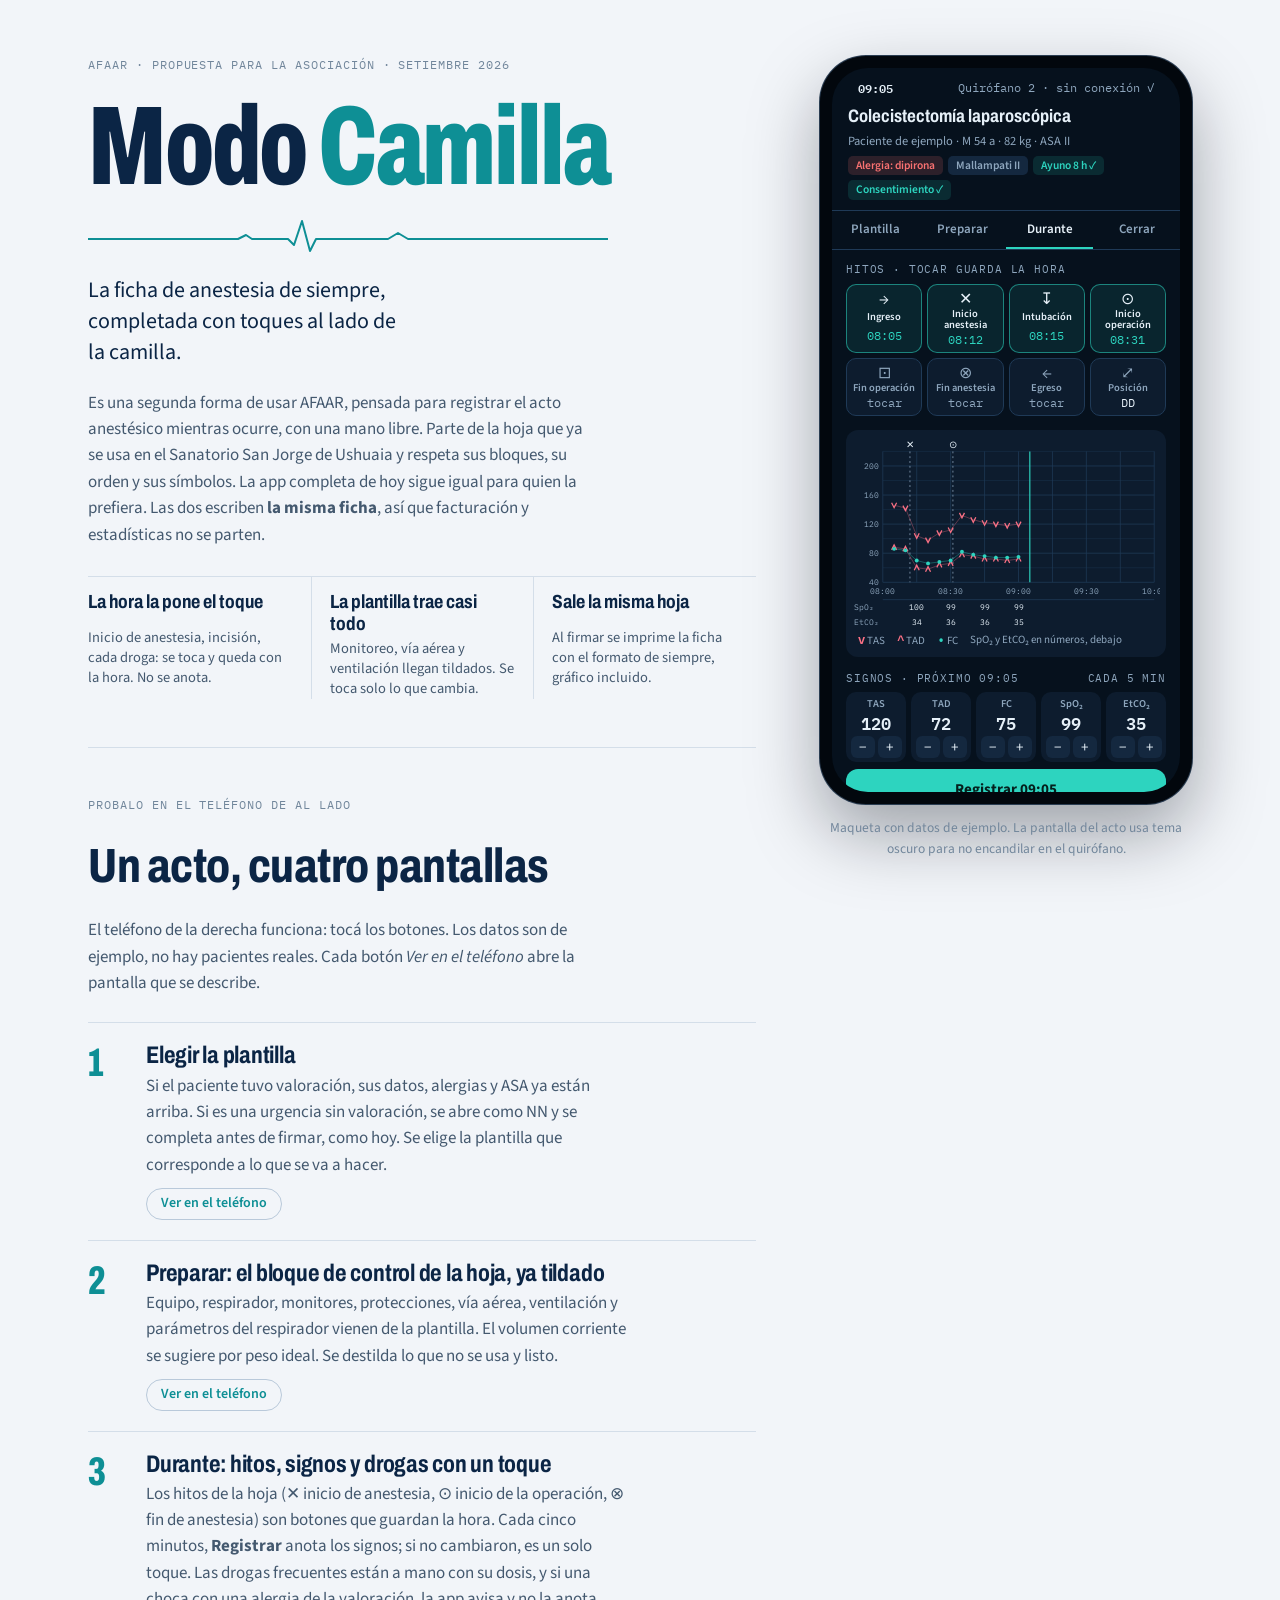
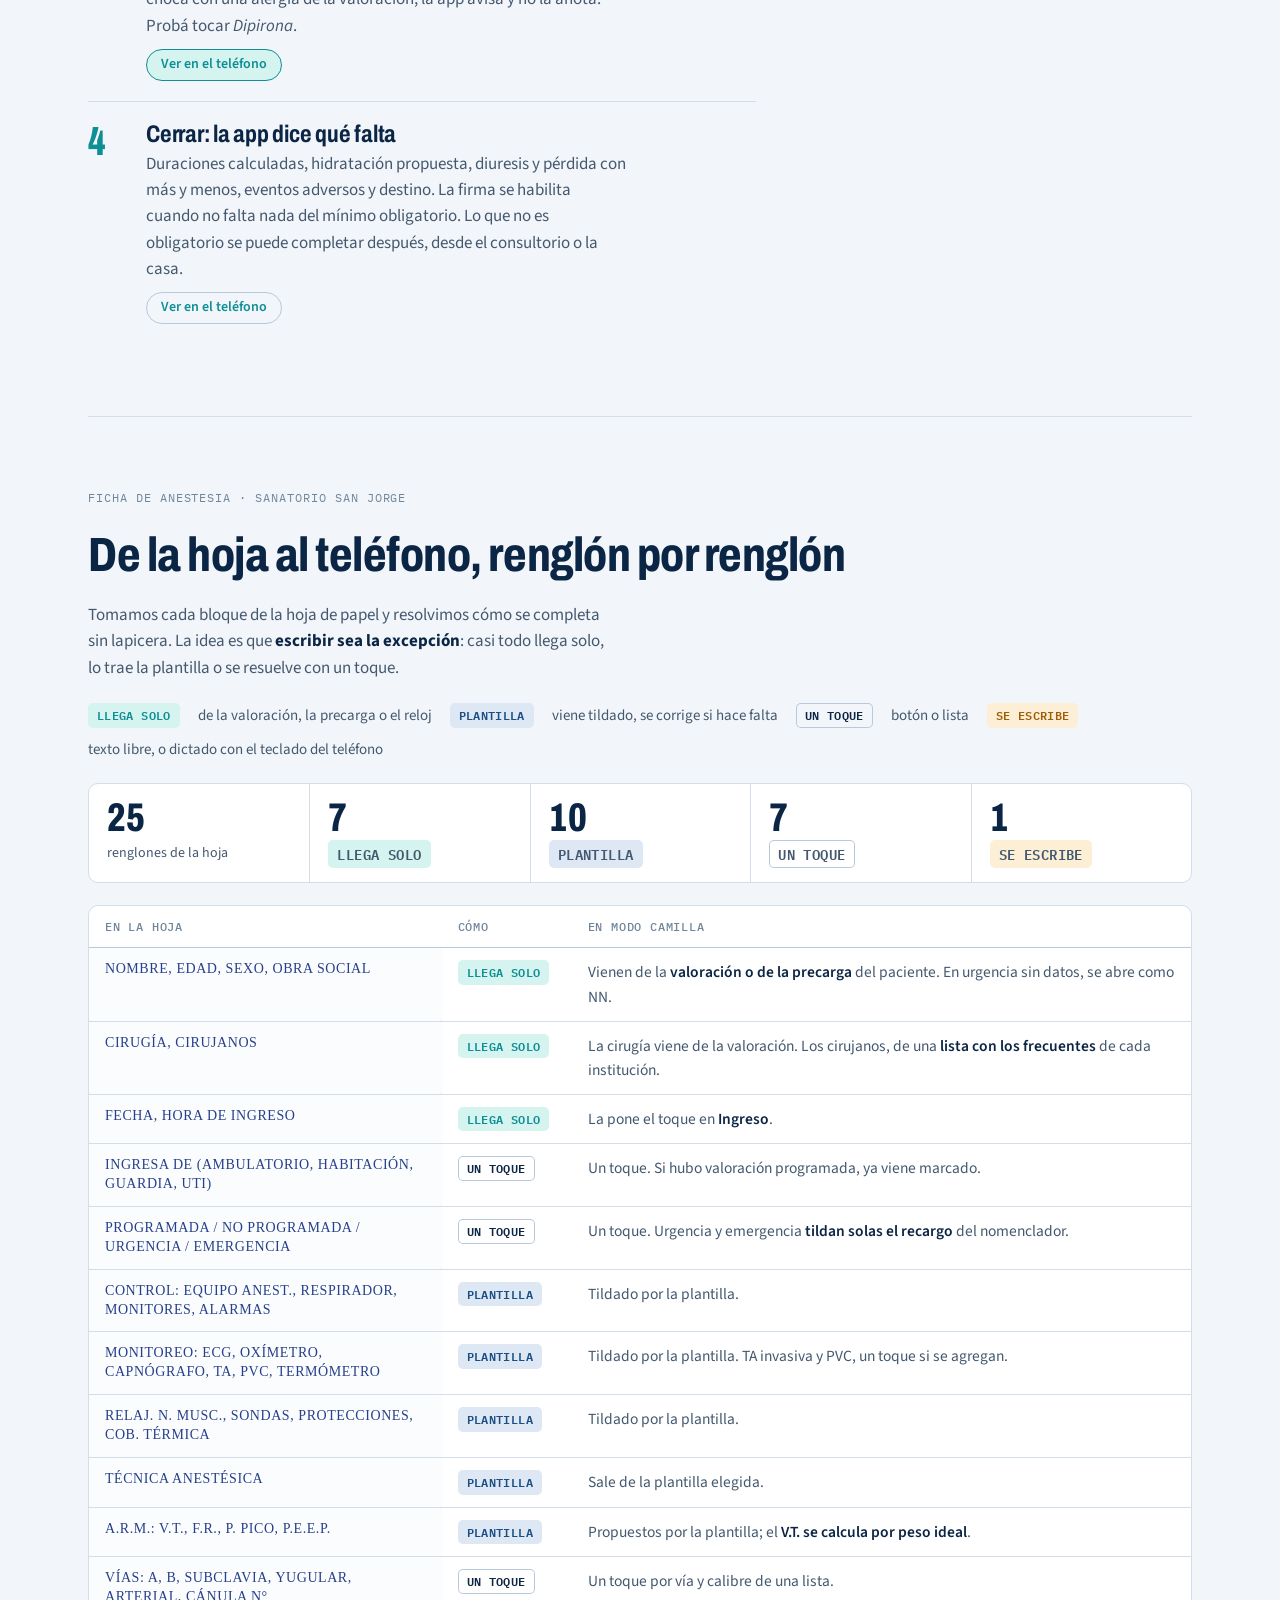
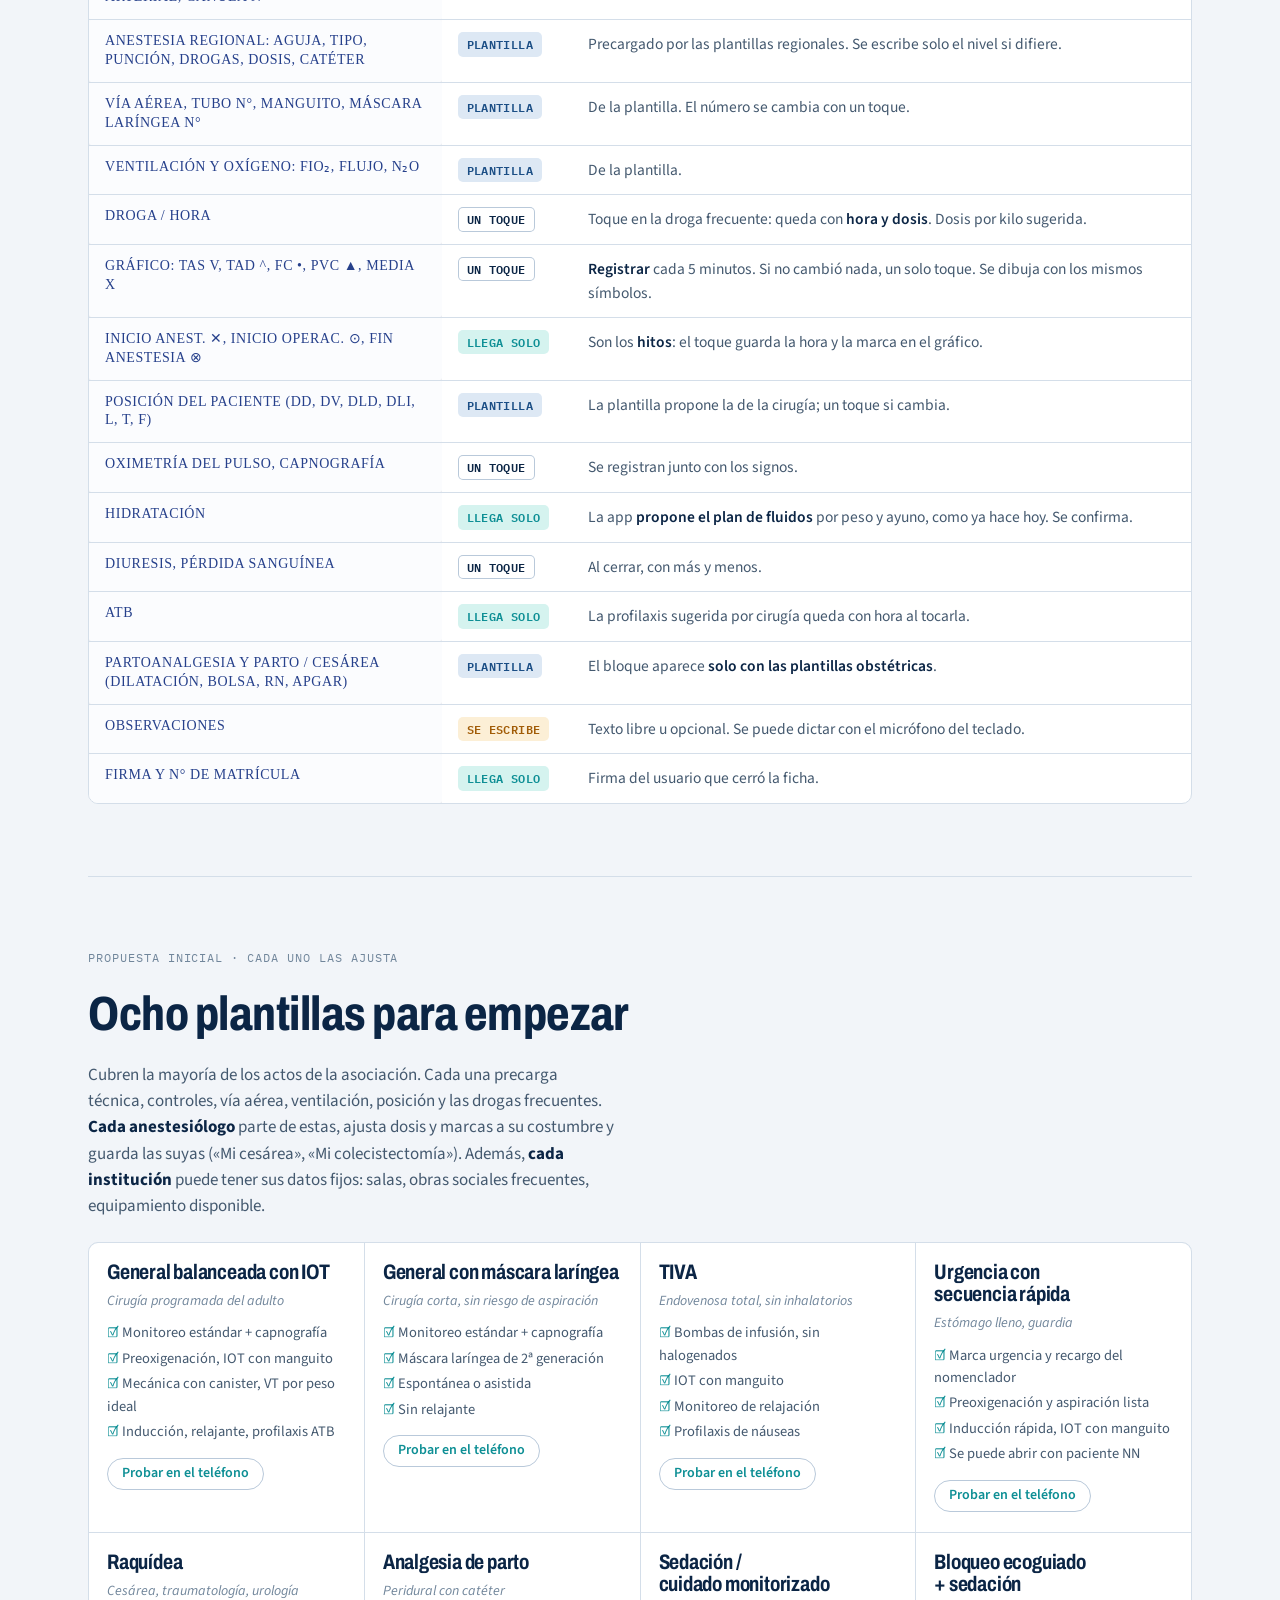
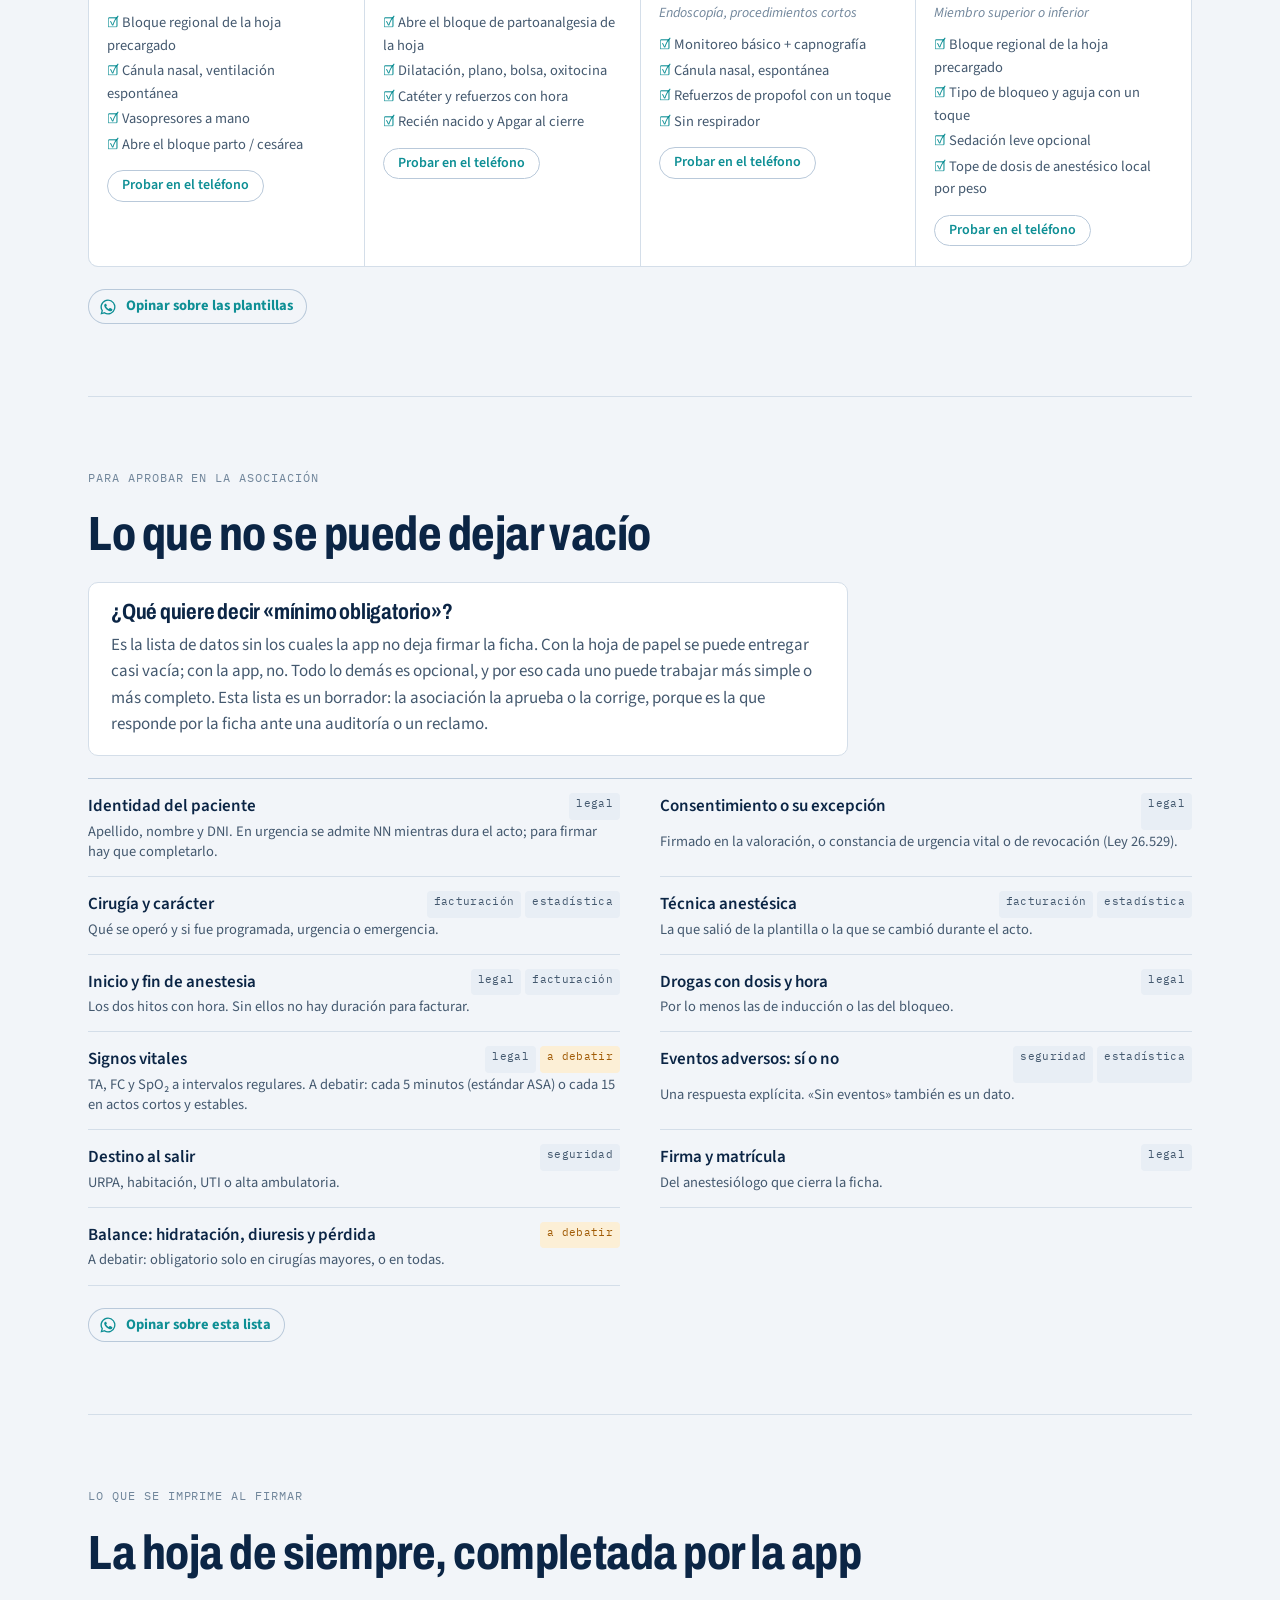
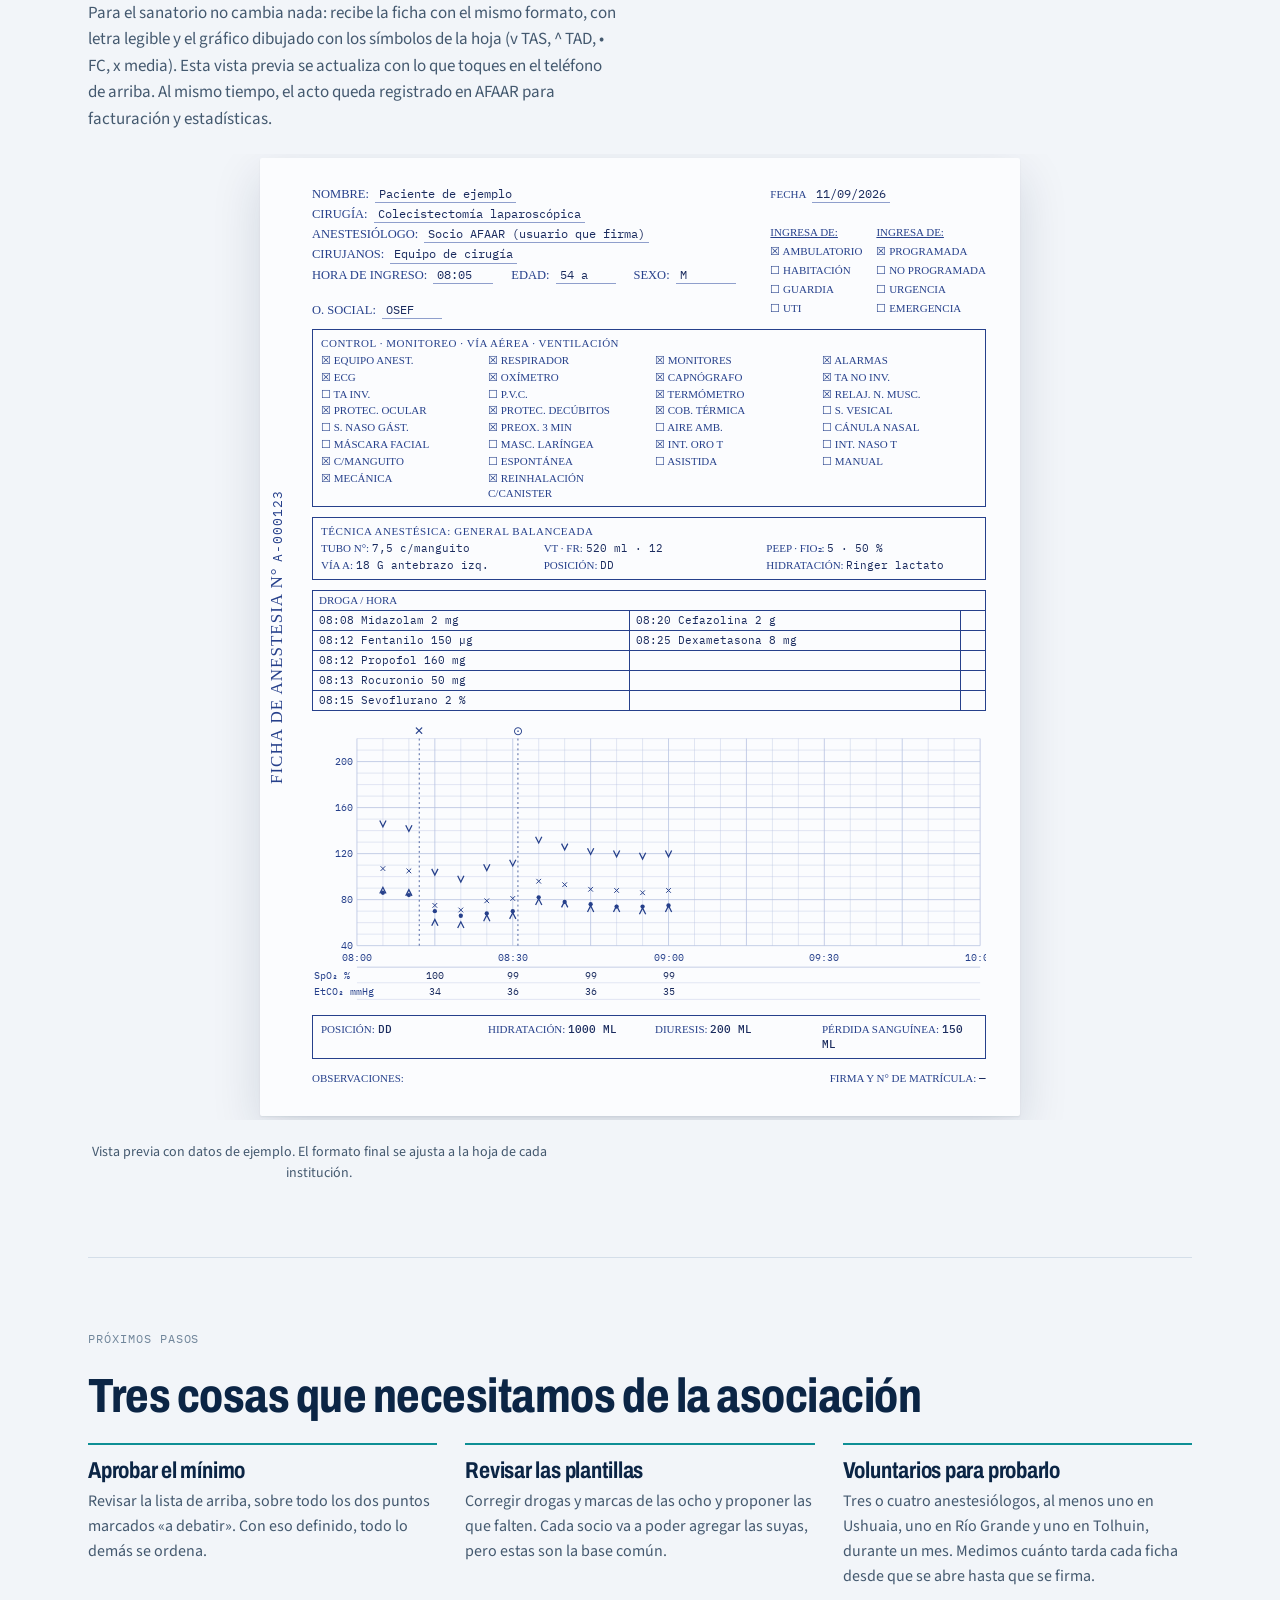
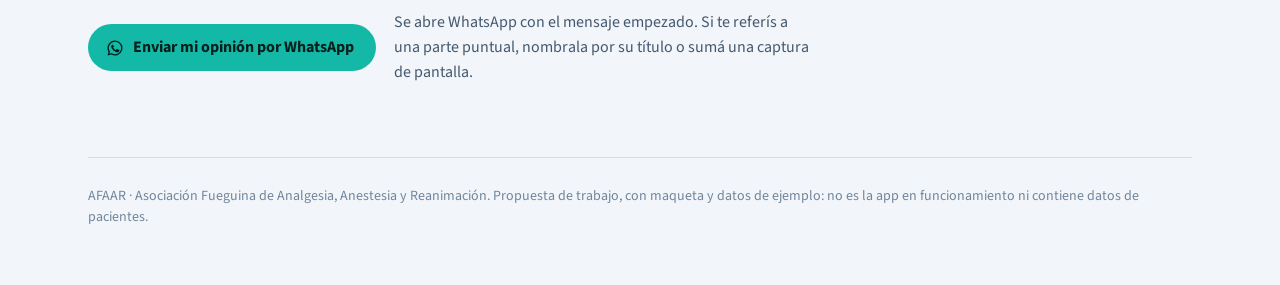
==== commit 1cb3e6e4: "Add files via upload SpO2 y etCO2 en grafico de modo camilla" ====
--- a/modo-camilla.html
+++ b/modo-camilla.html
@@ -208,6 +208,8 @@
 .hito.on .t{color:var(--p-aqua)}
 .chart-ph{background:var(--p-s);border-radius:12px;padding:6px 6px 2px}
 .chart-ph svg{width:100%;height:auto;display:block}
+.leg{display:flex;flex-wrap:wrap;gap:4px 12px;padding:4px 6px 6px;font-size:11px;color:var(--p-dim)}
+.leg b{font-family:var(--mono);font-size:12px}
 .vit{display:grid;grid-template-columns:repeat(5,1fr);gap:5px}
 .v{background:var(--p-s);border-radius:10px;padding:5px 2px 4px;display:grid;justify-items:center;gap:1px}
 .v span{font-size:10.5px;color:var(--p-dim);font-weight:600}
@@ -472,20 +474,25 @@
 
 /* ---------------- grafico (telefono y hoja) ---------------- */
 function chartSVG(paper){
-  const W = paper?690:320, H = paper?250:168, L = paper?44:28, R=6, T = paper?18:16, B = paper?20:16;
+  const W = paper?690:320, L = paper?46:32, R=6, T = paper?18:16;
+  const GH = paper?250:168;            /* alto del area del grafico */
+  const RB = paper?36:32;              /* dos renglones: SpO2 y EtCO2, como en la hoja */
+  const B  = paper?20:16;              /* franja de las horas */
+  const H  = GH + RB;
   const t0=480, t1=Math.max(600, Math.ceil((S.clock+10)/15)*15);
-  const x=t=>L+(t-t0)/(t1-t0)*(W-L-R), y=v=>T+(220-v)/(220-40)*(H-T-B);
+  const x=t=>L+(t-t0)/(t1-t0)*(W-L-R), y=v=>T+(220-v)/(220-40)*(GH-T-B);
   const ink = paper?'#26408b':'#8ea6bd', grid = paper?'#b7c2e0':'#1f3a57', fc = paper?'#26408b':'#2dd4bf', ta = paper?'#26408b':'#fb7185', md=paper?'#26408b':'#fbbf24';
-  let s=`<svg viewBox="0 0 ${W} ${H}" role="img" aria-label="Gráfico de tensión arterial y frecuencia cardíaca">`;
+  const fz = paper?10:8;
+  let s=`<svg viewBox="0 0 ${W} ${H}" role="img" aria-label="Gráfico de tensión arterial y frecuencia cardíaca, con oximetría y capnografía debajo">`;
   const step = paper?10:20;
   for(let v=40; v<=220; v+=step){ s+=`<line x1="${L}" x2="${W-R}" y1="${y(v)}" y2="${y(v)}" stroke="${grid}" stroke-width="${v%40===0?0.8:0.4}"/>`;
-    if(v%40===0) s+=`<text x="${L-4}" y="${y(v)+3}" text-anchor="end" font-size="${paper?10:8}" fill="${ink}" font-family="IBM Plex Mono,monospace">${v}</text>`; }
+    if(v%40===0) s+=`<text x="${L-4}" y="${y(v)+3}" text-anchor="end" font-size="${fz}" fill="${ink}" font-family="IBM Plex Mono,monospace">${v}</text>`; }
   for(let t=t0; t<=t1; t+= (paper?5:15)){ const major = t%15===0;
-    s+=`<line x1="${x(t)}" x2="${x(t)}" y1="${T}" y2="${H-B}" stroke="${grid}" stroke-width="${major?0.8:0.4}"/>`;
-    if(t%30===0) s+=`<text x="${x(t)}" y="${H-4}" text-anchor="middle" font-size="${paper?10:8}" fill="${ink}" font-family="IBM Plex Mono,monospace">${hhmm(t)}</text>`; }
+    s+=`<line x1="${x(t)}" x2="${x(t)}" y1="${T}" y2="${GH-B}" stroke="${grid}" stroke-width="${major?0.8:0.4}"/>`;
+    if(t%30===0) s+=`<text x="${x(t)}" y="${GH-4}" text-anchor="middle" font-size="${fz}" fill="${ink}" font-family="IBM Plex Mono,monospace">${hhmm(t)}</text>`; }
   const hg = {ia:'✕', io:'⊙', fa:'⊗'};
   for(const k in hg){ const t=S.hitos[k]; if(t==null) continue;
-    s+=`<line x1="${x(t)}" x2="${x(t)}" y1="${T}" y2="${H-B}" stroke="${ink}" stroke-dasharray="2 3" stroke-width="0.8"/><text x="${x(t)}" y="${T-4}" text-anchor="middle" font-size="${paper?12:10}" fill="${paper?ink:'#e6f0f8'}">${hg[k]}</text>`; }
+    s+=`<line x1="${x(t)}" x2="${x(t)}" y1="${T}" y2="${GH-B}" stroke="${ink}" stroke-dasharray="2 3" stroke-width="0.8"/><text x="${x(t)}" y="${T-4}" text-anchor="middle" font-size="${paper?12:10}" fill="${paper?ink:'#e6f0f8'}">${hg[k]}</text>`; }
   const pts = k => S.vit.map(v=>`${x(v.t)},${y(v[k])}`).join(' ');
   if(!paper){ s+=`<polyline points="${pts('tas')}" fill="none" stroke="${ta}" stroke-opacity=".35" stroke-width="1"/><polyline points="${pts('tad')}" fill="none" stroke="${ta}" stroke-opacity=".35" stroke-width="1"/><polyline points="${pts('fc')}" fill="none" stroke="${fc}" stroke-opacity=".35" stroke-width="1"/>`; }
   const z = paper?3.2:2.6;
@@ -496,7 +503,17 @@
     s+=`<circle cx="${X}" cy="${y(v.fc)}" r="${paper?2.2:2}" fill="${fc}"/>`;
     if(paper) s+=`<path d="M${X-2.4} ${y(m)-2.4} L${X+2.4} ${y(m)+2.4} M${X+2.4} ${y(m)-2.4} L${X-2.4} ${y(m)+2.4}" stroke="${md}" stroke-width="1"/>`;
   });
-  if(!paper) s+=`<line x1="${x(S.clock)}" x2="${x(S.clock)}" y1="${T}" y2="${H-B}" stroke="#2dd4bf" stroke-width="1.2"/>`;
+  if(!paper) s+=`<line x1="${x(S.clock)}" x2="${x(S.clock)}" y1="${T}" y2="${GH-B}" stroke="#2dd4bf" stroke-width="1.2"/>`;
+  /* Los dos renglones de numeros de la hoja: no van en el grafico, van debajo.
+     Se escriben cada 15 minutos para que entren en la pantalla del telefono. */
+  const filas = [[paper?'SpO₂ %':'SpO₂','spo2', GH + (paper?14:13)], [paper?'EtCO₂ mmHg':'EtCO₂','etco2', GH + (paper?31:28)]];
+  s+=`<line x1="${L}" x2="${W-R}" y1="${GH+2}" y2="${GH+2}" stroke="${grid}" stroke-width="0.8"/>`;
+  filas.forEach(([rot,k,yy])=>{
+    s+=`<text x="2" y="${yy}" text-anchor="start" font-size="${fz}" fill="${ink}" font-family="IBM Plex Mono,monospace">${rot}</text>`;
+    if(paper) s+=`<line x1="${L}" x2="${W-R}" y1="${yy+4}" y2="${yy+4}" stroke="${grid}" stroke-width="0.4"/>`;
+    S.vit.forEach(v=>{ if(v.t%15!==0 || v[k]==null) return;
+      s+=`<text x="${x(v.t)}" y="${yy}" text-anchor="middle" font-size="${fz}" fill="${paper?'#1a2b5e':'#e6f0f8'}" font-family="IBM Plex Mono,monospace">${v[k]}</text>`; });
+  });
   return s+'</svg>';
 }
 
@@ -530,9 +547,9 @@
     let h = `<div class="blk"><div class="lb"><span>Hitos · tocar guarda la hora</span></div><div class="hitos">`+
       HITOS.map(([k,g,n])=>`<button class="hito ${S.hitos[k]!=null?'on':''}" data-hito="${k}"><span class="g">${g}</span><span class="n">${n||t.va}</span><span class="t">${S.hitos[k]!=null?hhmm(S.hitos[k]):'tocar'}</span></button>`).join('')+
       `<button class="hito" data-hito="pos"><span class="g">⤢</span><span class="n">Posición</span><span class="t" style="color:#e6f0f8">${S.pos}</span></button></div></div>`;
-    h += `<div class="chart-ph">${chartSVG(false)}</div>`;
+    h += `<div class="chart-ph">${chartSVG(false)}<div class="leg"><span><b style="color:var(--p-rose)">v</b> TAS</span><span><b style="color:var(--p-rose)">^</b> TAD</span><span><b style="color:var(--p-aqua)">•</b> FC</span><span>SpO₂ y EtCO₂ en números, debajo</span></div></div>`;
     const vv=[['tas','TAS'],['tad','TAD'],['fc','FC'],['spo2','SpO₂'],['etco2','EtCO₂']];
-    h += `<div class="blk"><div class="lb"><span>Signos · próximo ${hhmm(S.clock)}</span><span>v ^ •</span></div><div class="vit">`+
+    h += `<div class="blk"><div class="lb"><span>Signos · próximo ${hhmm(S.clock)}</span><span>cada 5 min</span></div><div class="vit">`+
       vv.map(([k,n])=>`<div class="v"><span>${n}</span><b>${S.cur[k]}</b><div class="pm"><button data-dv="${k}" data-d="-1" aria-label="bajar ${n}">−</button><button data-dv="${k}" data-d="1" aria-label="subir ${n}">+</button></div></div>`).join('')+
       `</div><button class="reg" id="btnReg">Registrar ${hhmm(S.clock)}<small>si no cambió nada, es solo este toque</small></button></div>`;
     h += `<div class="blk"><div class="lb"><span>Drogas frecuentes · ${t.n}</span></div><div class="chips">`+
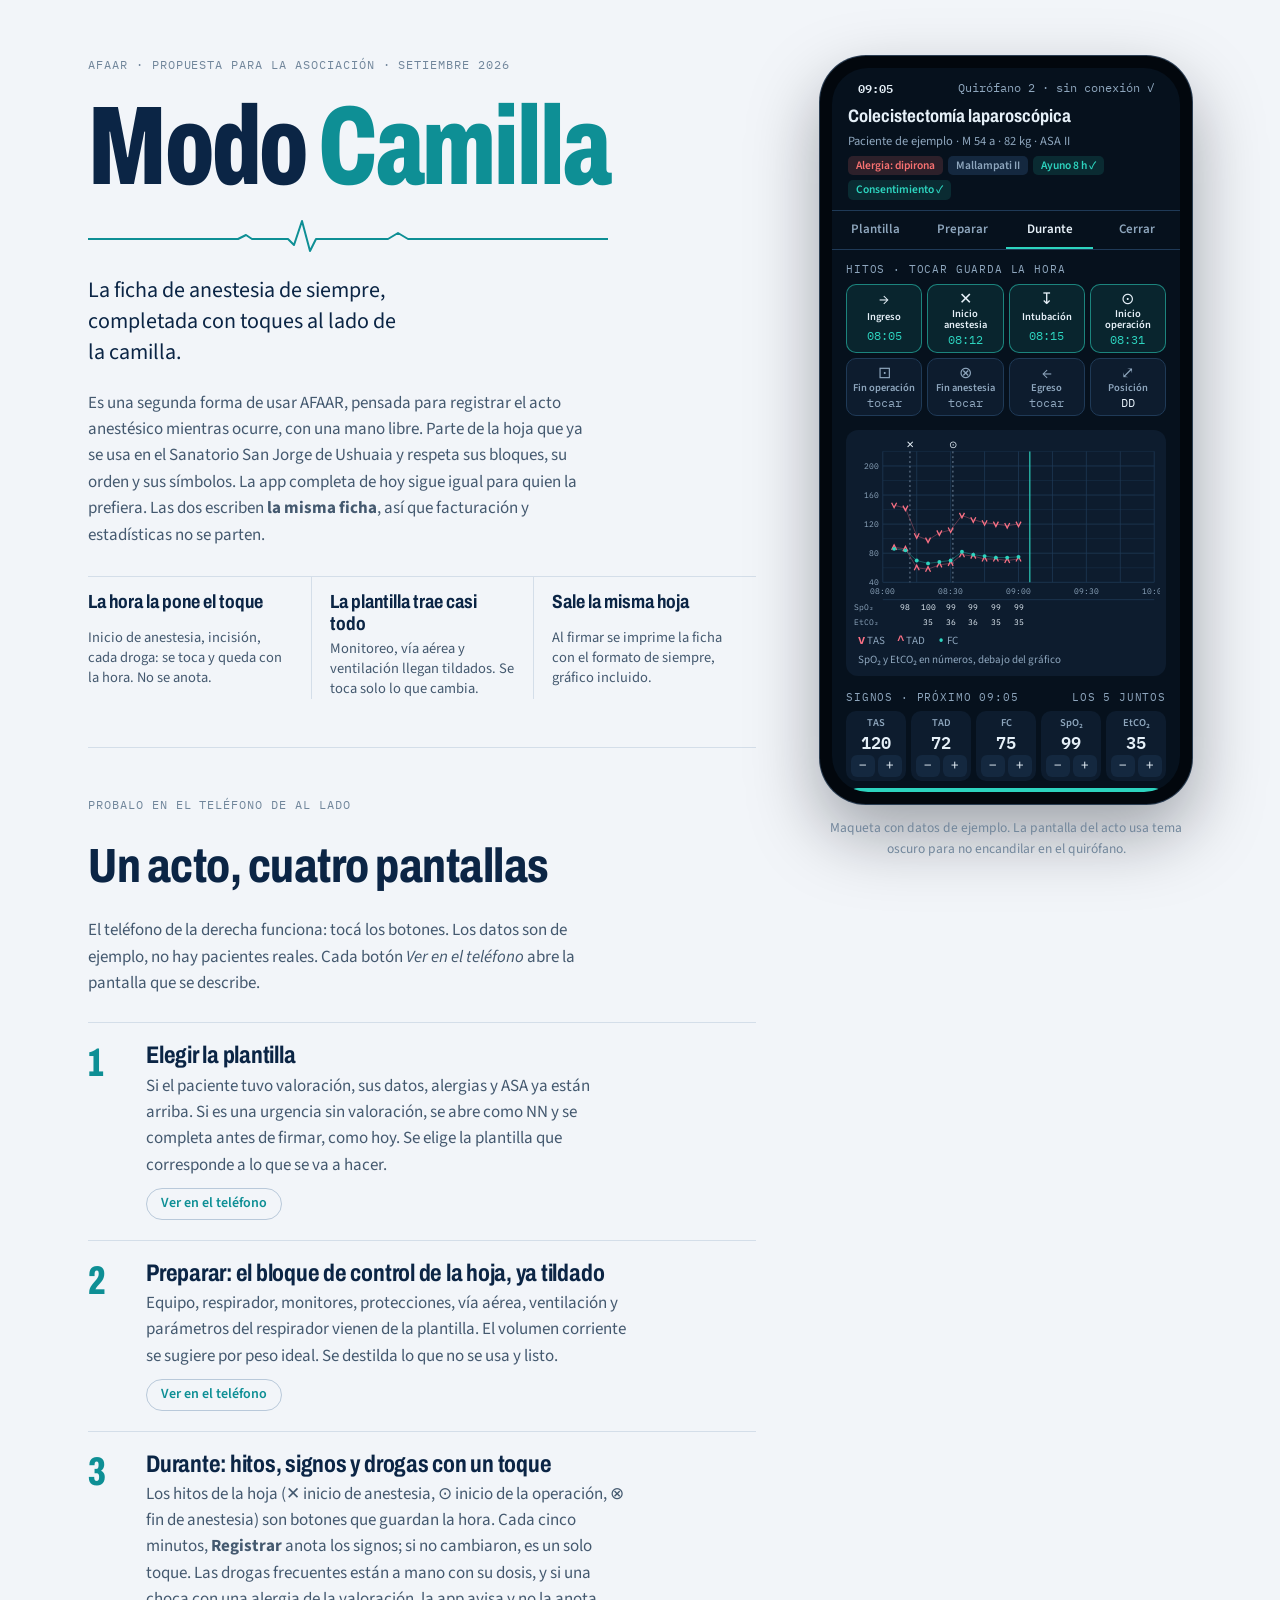
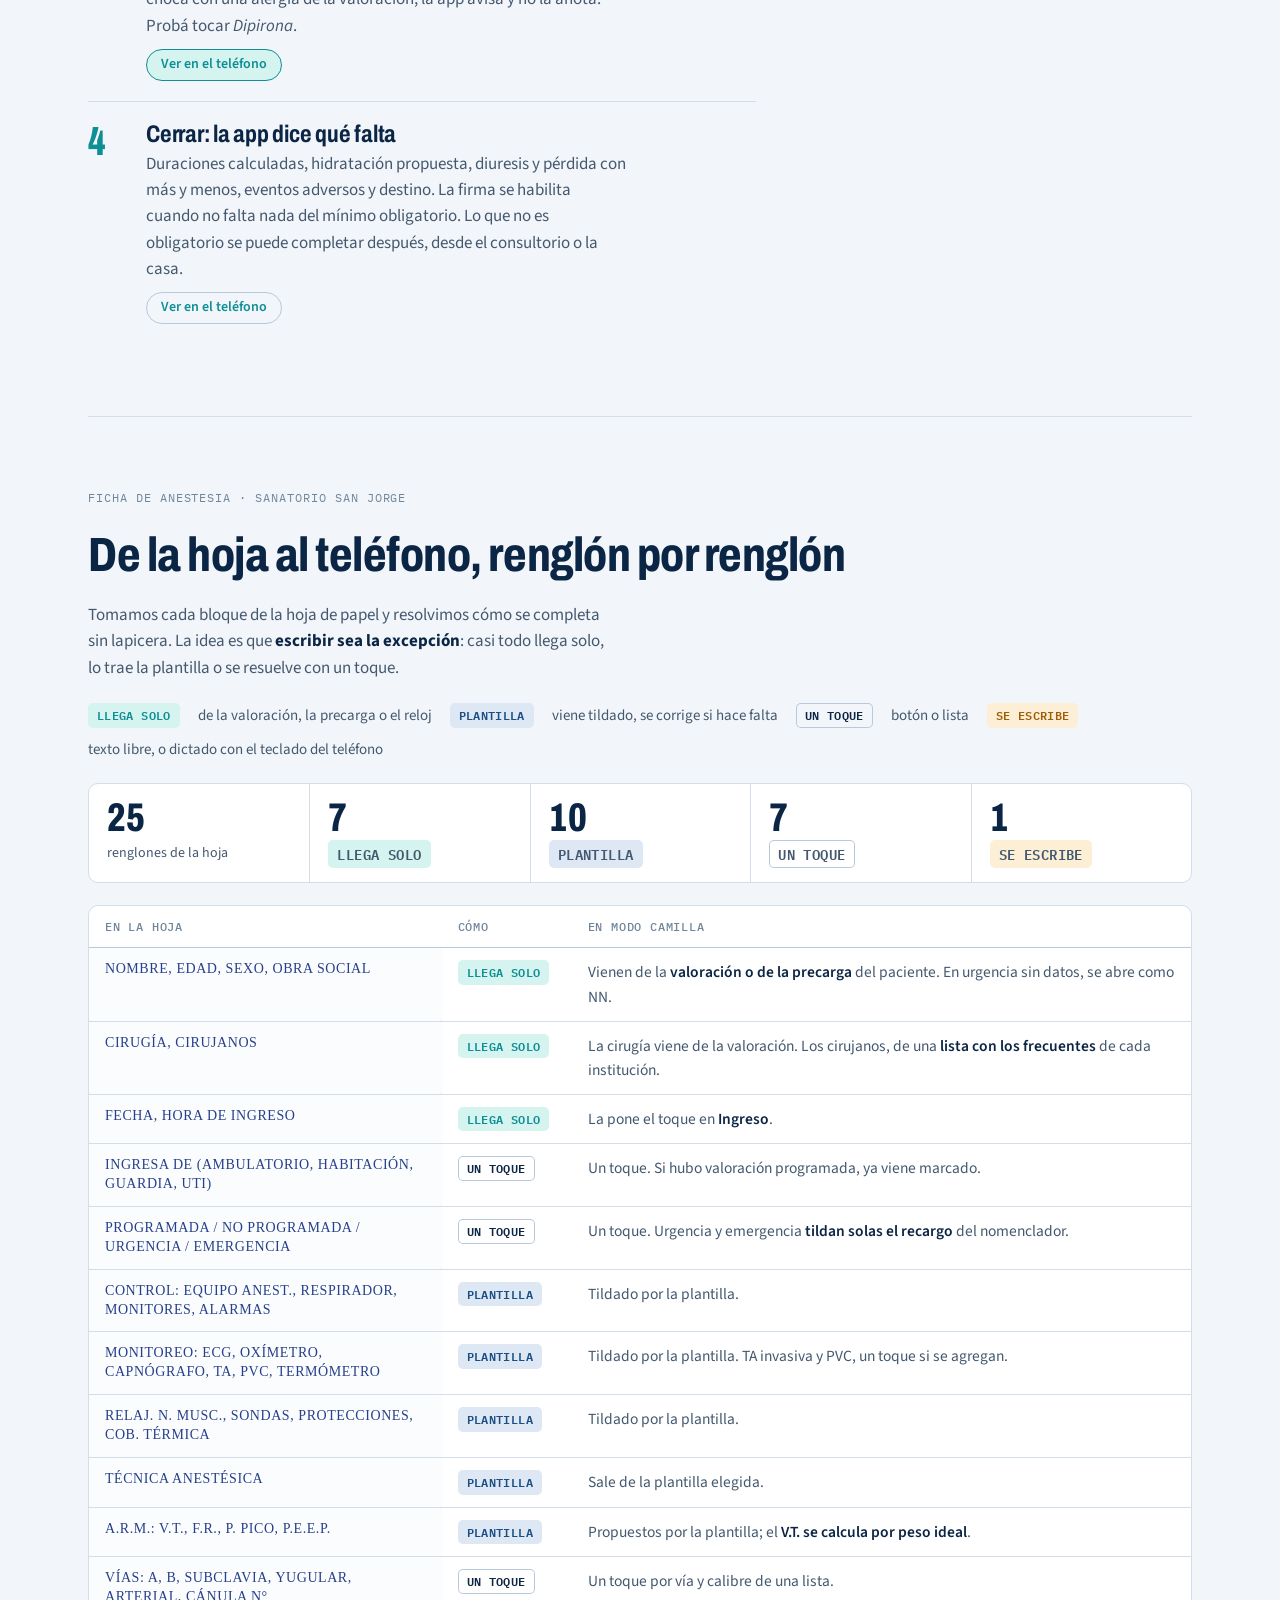
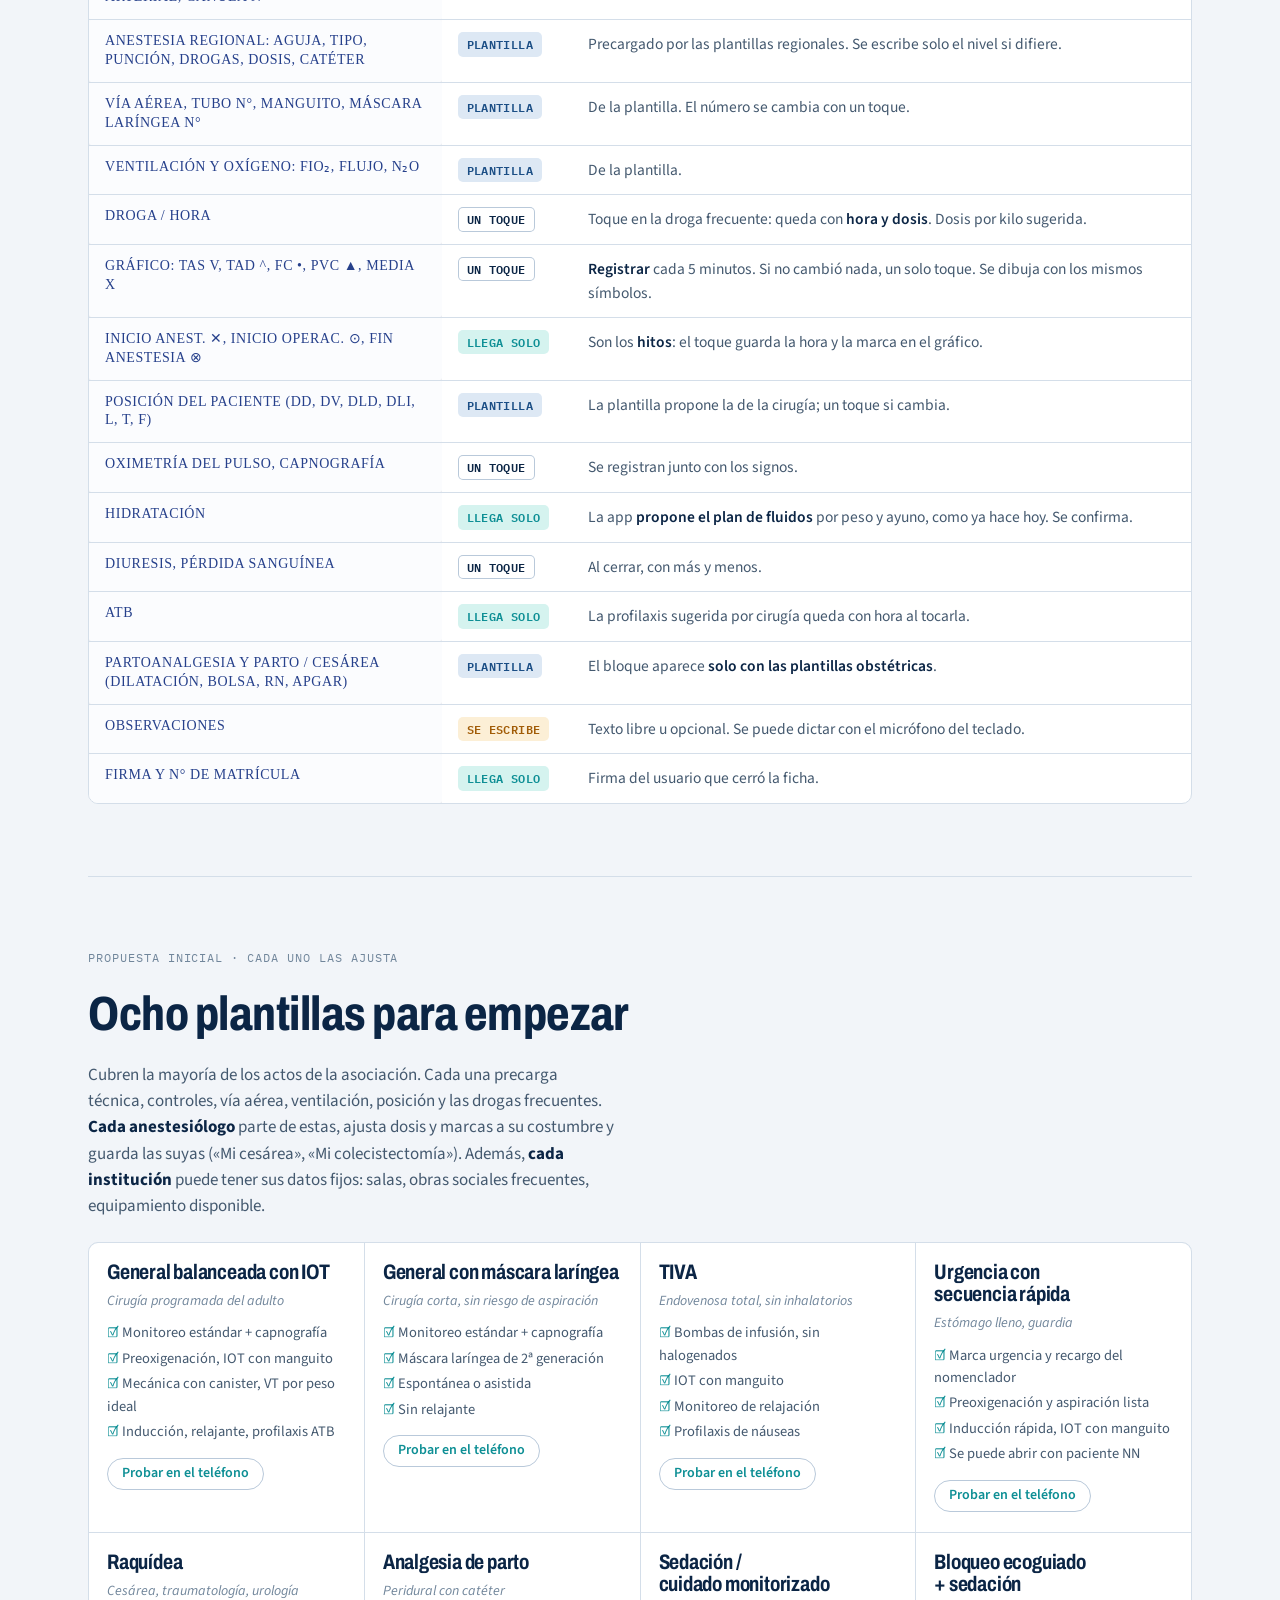
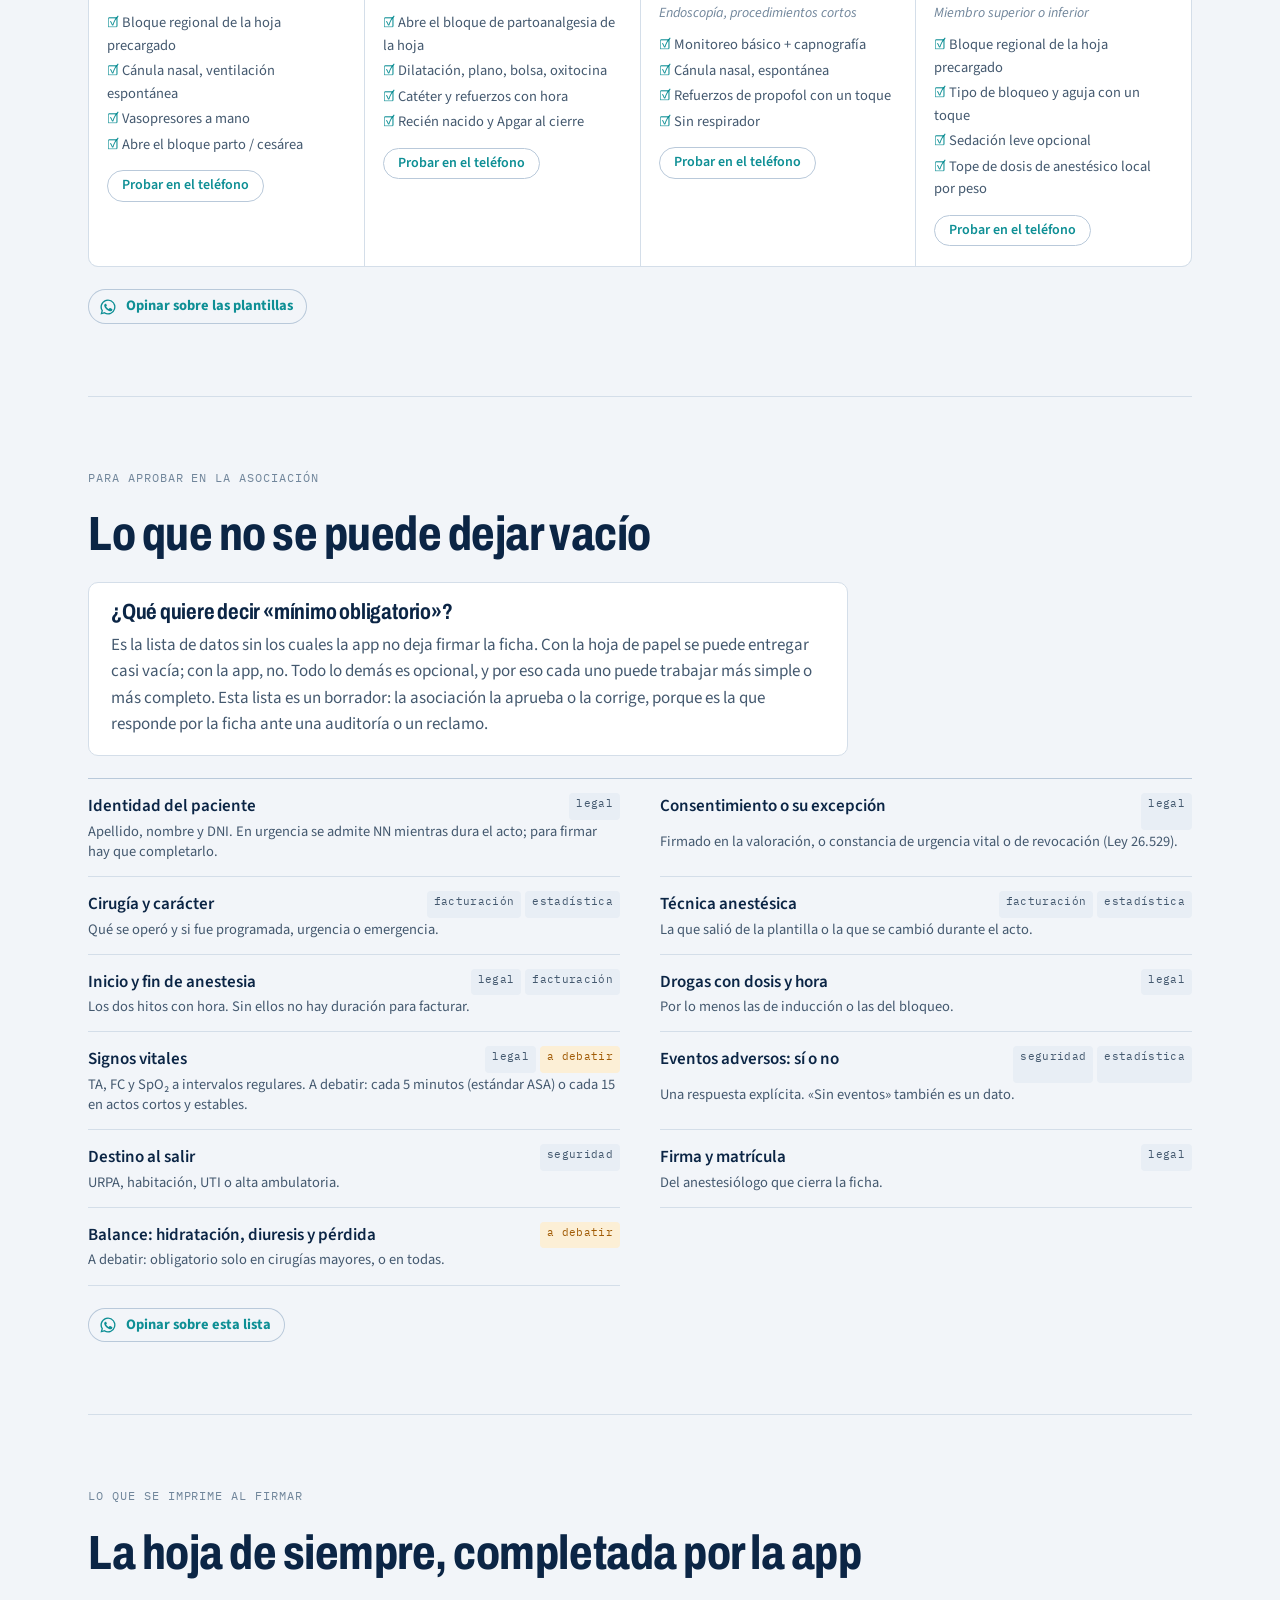
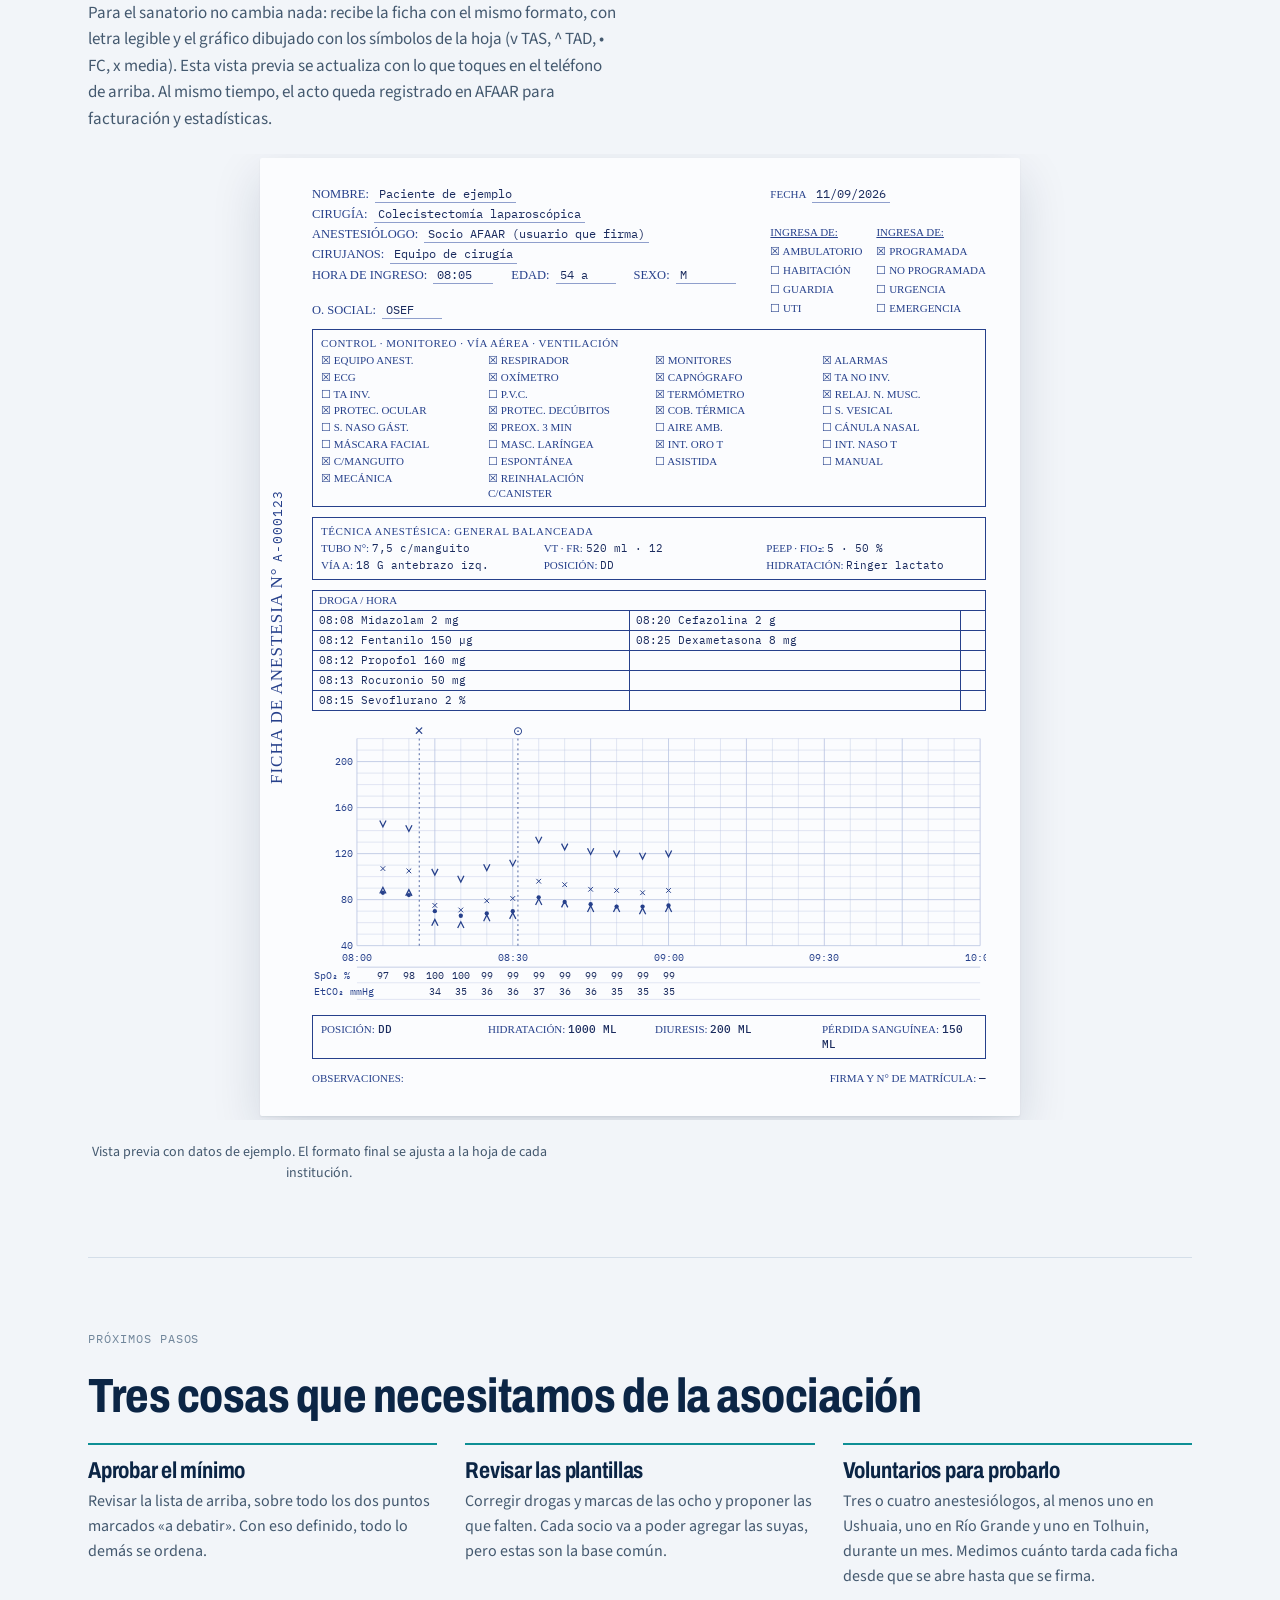
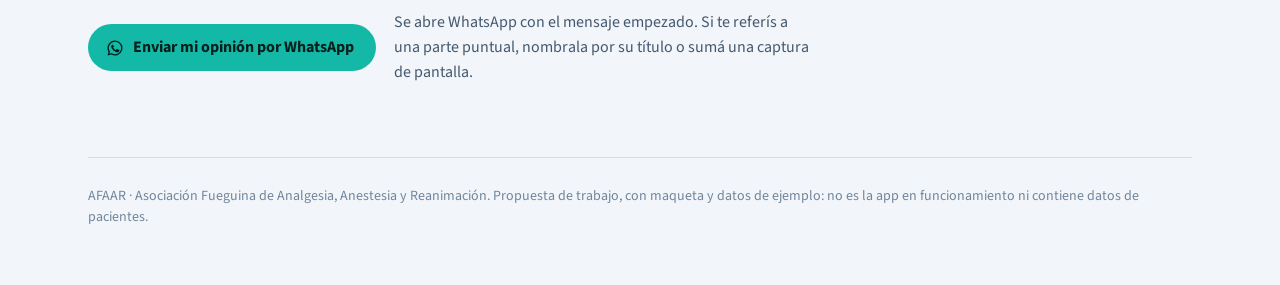
==== commit 79d768a2: "Add files via upload" ====
--- a/modo-camilla.html
+++ b/modo-camilla.html
@@ -511,8 +511,16 @@
   filas.forEach(([rot,k,yy])=>{
     s+=`<text x="2" y="${yy}" text-anchor="start" font-size="${fz}" fill="${ink}" font-family="IBM Plex Mono,monospace">${rot}</text>`;
     if(paper) s+=`<line x1="${L}" x2="${W-R}" y1="${yy+4}" y2="${yy+4}" stroke="${grid}" stroke-width="0.4"/>`;
-    S.vit.forEach(v=>{ if(v.t%15!==0 || v[k]==null) return;
-      s+=`<text x="${x(v.t)}" y="${yy}" text-anchor="middle" font-size="${fz}" fill="${paper?'#1a2b5e':'#e6f0f8'}" font-family="IBM Plex Mono,monospace">${v[k]}</text>`; });
+    /* Se escriben todos los registros que entren sin pisarse. Se recorre del
+       ultimo al primero para que el valor recien tomado se dibuje siempre:
+       antes se escribian solo los minutos redondos y el que acababa de
+       registrarse no aparecia, como si no se hubiera guardado. */
+    const hueco = paper?16:17, puestos=[];
+    S.vit.slice().reverse().forEach(v=>{ if(v[k]==null) return;
+      const X=x(v.t);
+      if(puestos.some(q=>Math.abs(q-X)<hueco)) return;
+      puestos.push(X);
+      s+=`<text x="${X}" y="${yy}" text-anchor="middle" font-size="${fz}" fill="${paper?'#1a2b5e':'#e6f0f8'}" font-family="IBM Plex Mono,monospace">${v[k]}</text>`; });
   });
   return s+'</svg>';
 }
@@ -547,9 +555,9 @@
     let h = `<div class="blk"><div class="lb"><span>Hitos · tocar guarda la hora</span></div><div class="hitos">`+
       HITOS.map(([k,g,n])=>`<button class="hito ${S.hitos[k]!=null?'on':''}" data-hito="${k}"><span class="g">${g}</span><span class="n">${n||t.va}</span><span class="t">${S.hitos[k]!=null?hhmm(S.hitos[k]):'tocar'}</span></button>`).join('')+
       `<button class="hito" data-hito="pos"><span class="g">⤢</span><span class="n">Posición</span><span class="t" style="color:#e6f0f8">${S.pos}</span></button></div></div>`;
-    h += `<div class="chart-ph">${chartSVG(false)}<div class="leg"><span><b style="color:var(--p-rose)">v</b> TAS</span><span><b style="color:var(--p-rose)">^</b> TAD</span><span><b style="color:var(--p-aqua)">•</b> FC</span><span>SpO₂ y EtCO₂ en números, debajo</span></div></div>`;
+    h += `<div class="chart-ph">${chartSVG(false)}<div class="leg"><span><b style="color:var(--p-rose)">v</b> TAS</span><span><b style="color:var(--p-rose)">^</b> TAD</span><span><b style="color:var(--p-aqua)">•</b> FC</span><span>SpO₂ y EtCO₂ en números, debajo del gráfico</span></div></div>`;
     const vv=[['tas','TAS'],['tad','TAD'],['fc','FC'],['spo2','SpO₂'],['etco2','EtCO₂']];
-    h += `<div class="blk"><div class="lb"><span>Signos · próximo ${hhmm(S.clock)}</span><span>cada 5 min</span></div><div class="vit">`+
+    h += `<div class="blk"><div class="lb"><span>Signos · próximo ${hhmm(S.clock)}</span><span>los 5 juntos</span></div><div class="vit">`+
       vv.map(([k,n])=>`<div class="v"><span>${n}</span><b>${S.cur[k]}</b><div class="pm"><button data-dv="${k}" data-d="-1" aria-label="bajar ${n}">−</button><button data-dv="${k}" data-d="1" aria-label="subir ${n}">+</button></div></div>`).join('')+
       `</div><button class="reg" id="btnReg">Registrar ${hhmm(S.clock)}<small>si no cambió nada, es solo este toque</small></button></div>`;
     h += `<div class="blk"><div class="lb"><span>Drogas frecuentes · ${t.n}</span></div><div class="chips">`+
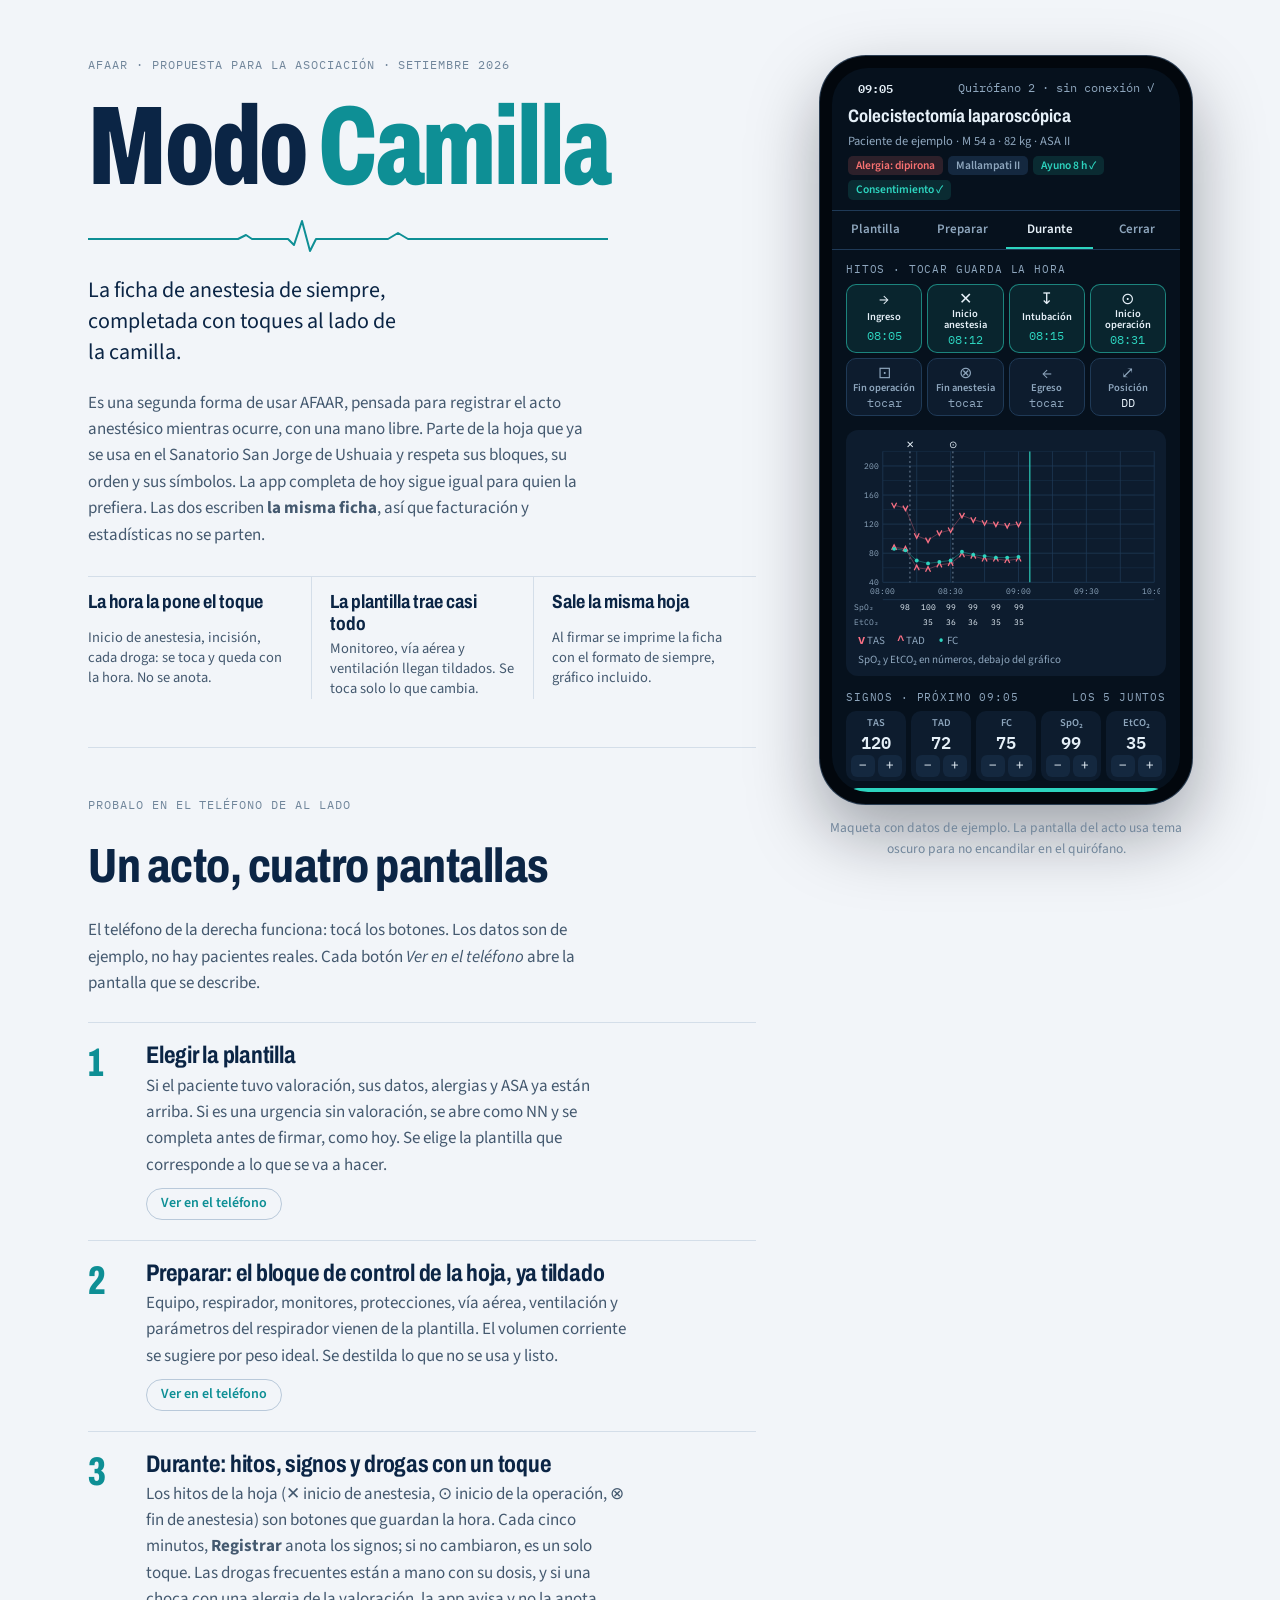
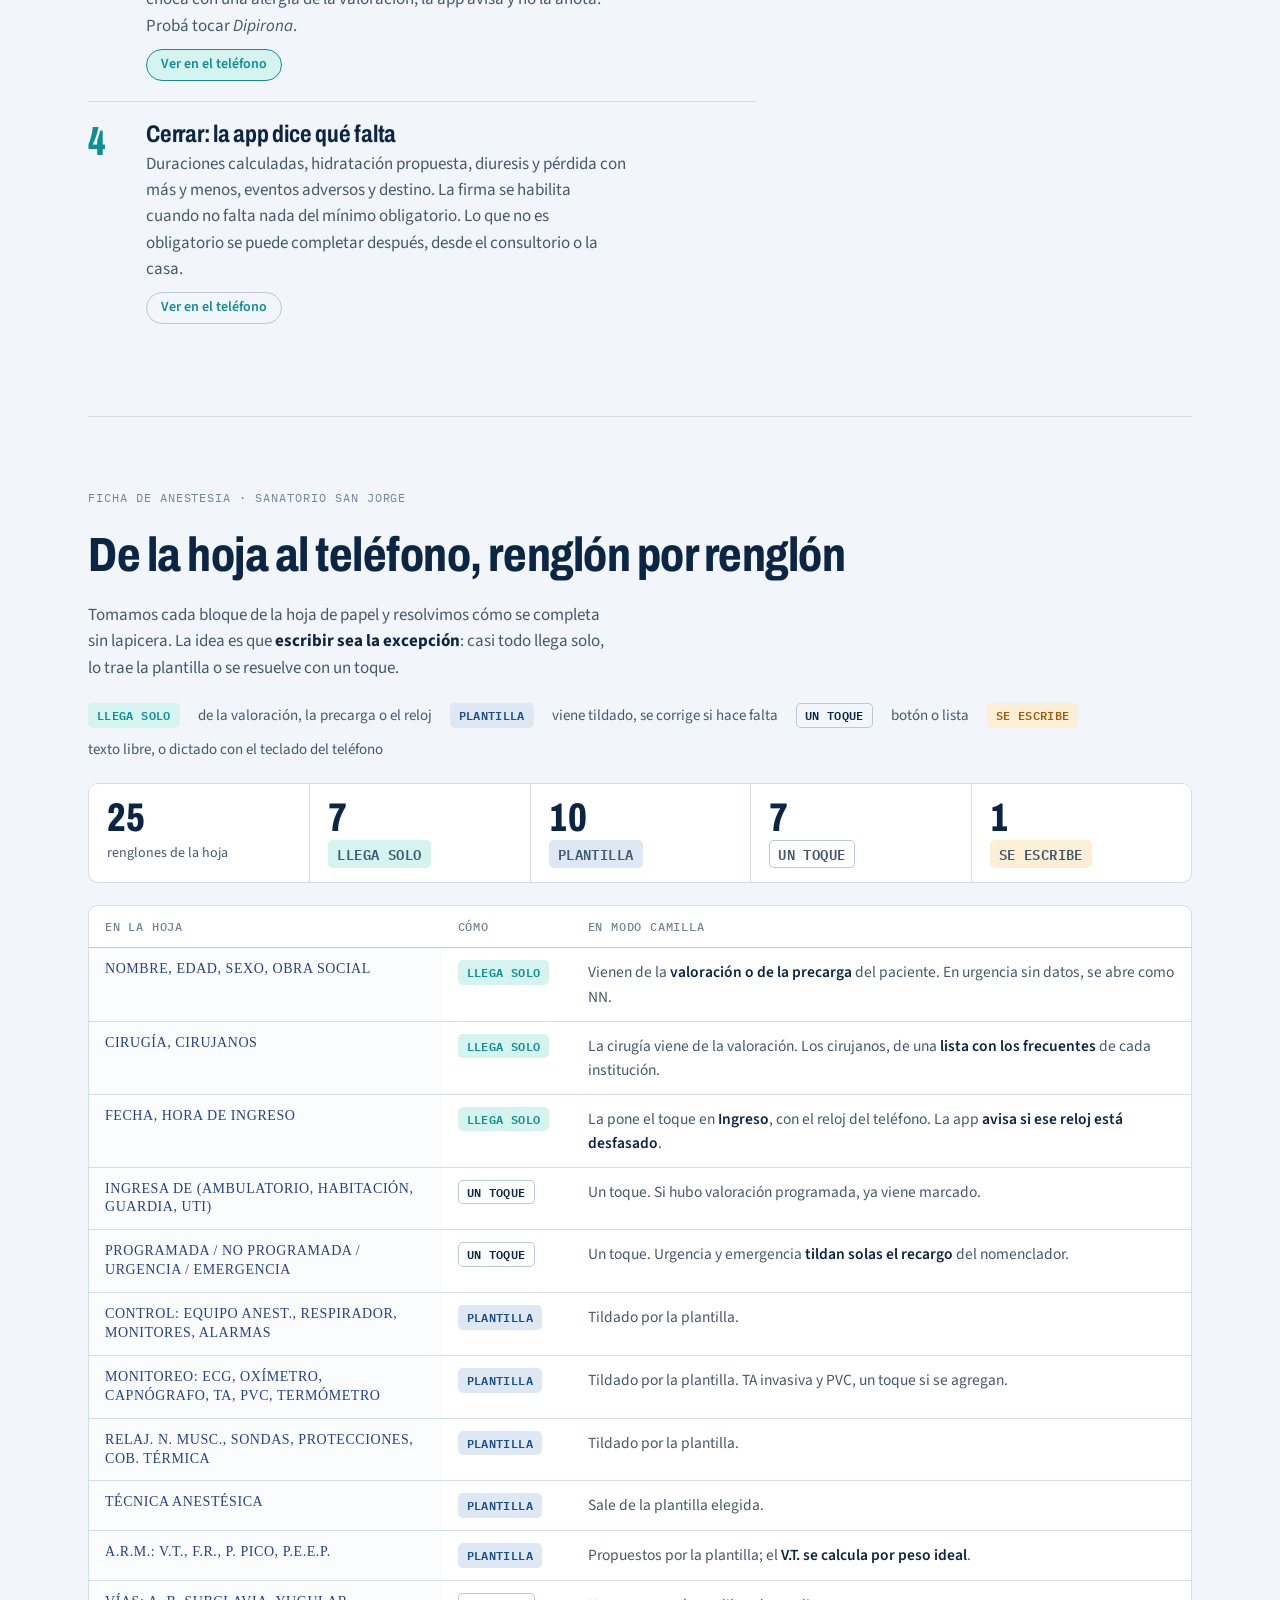
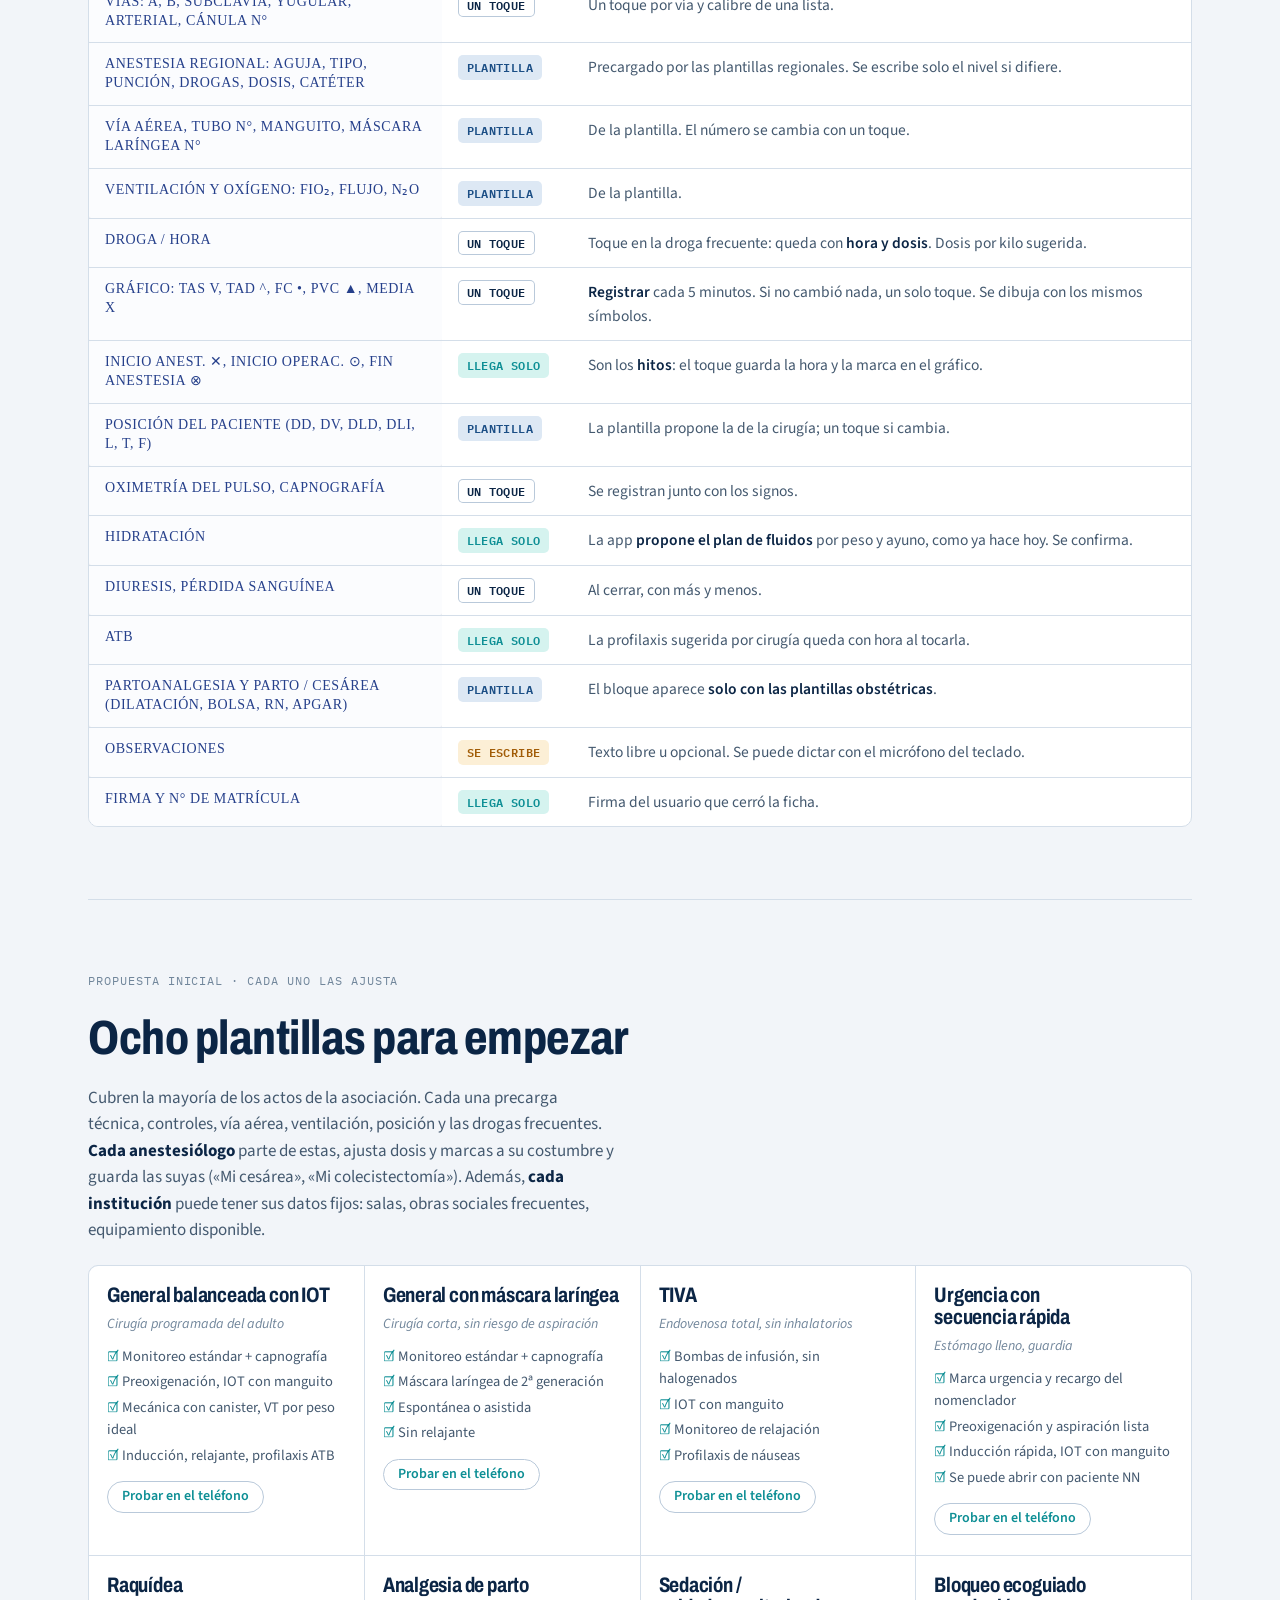
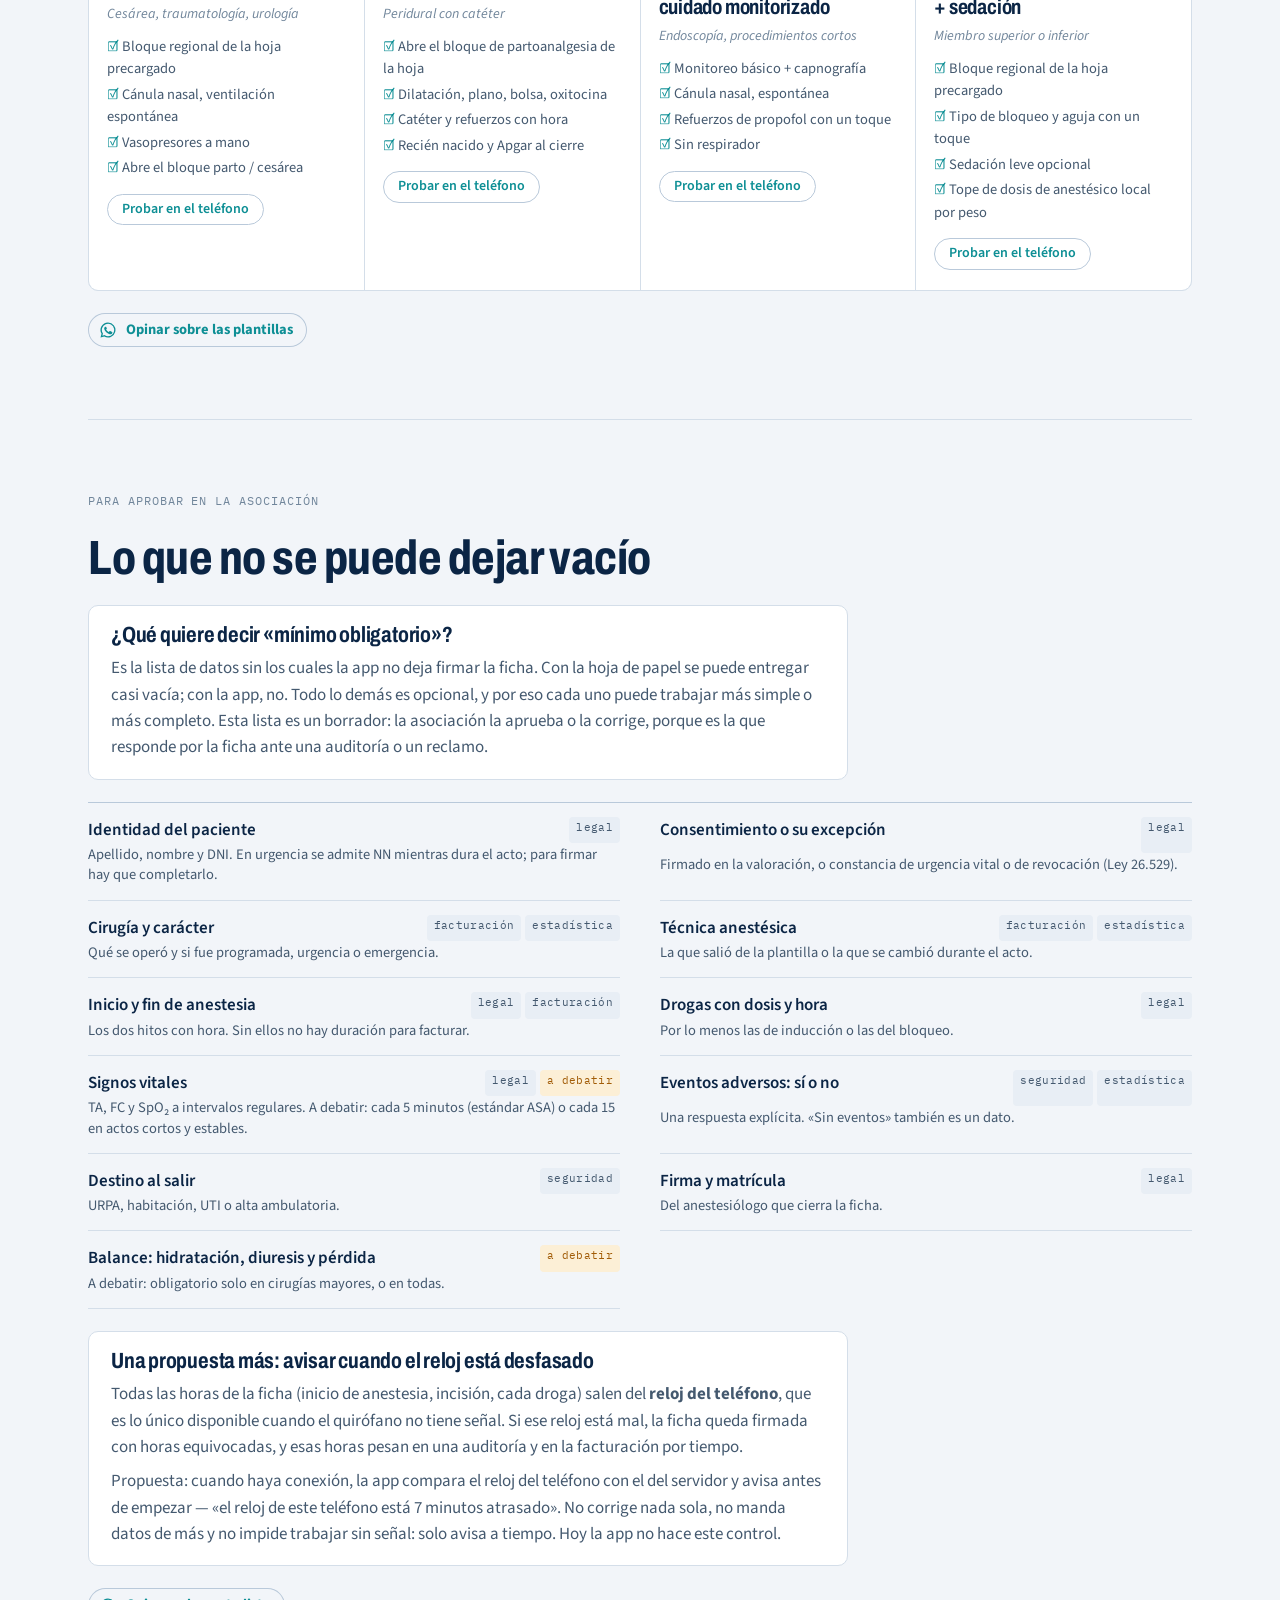
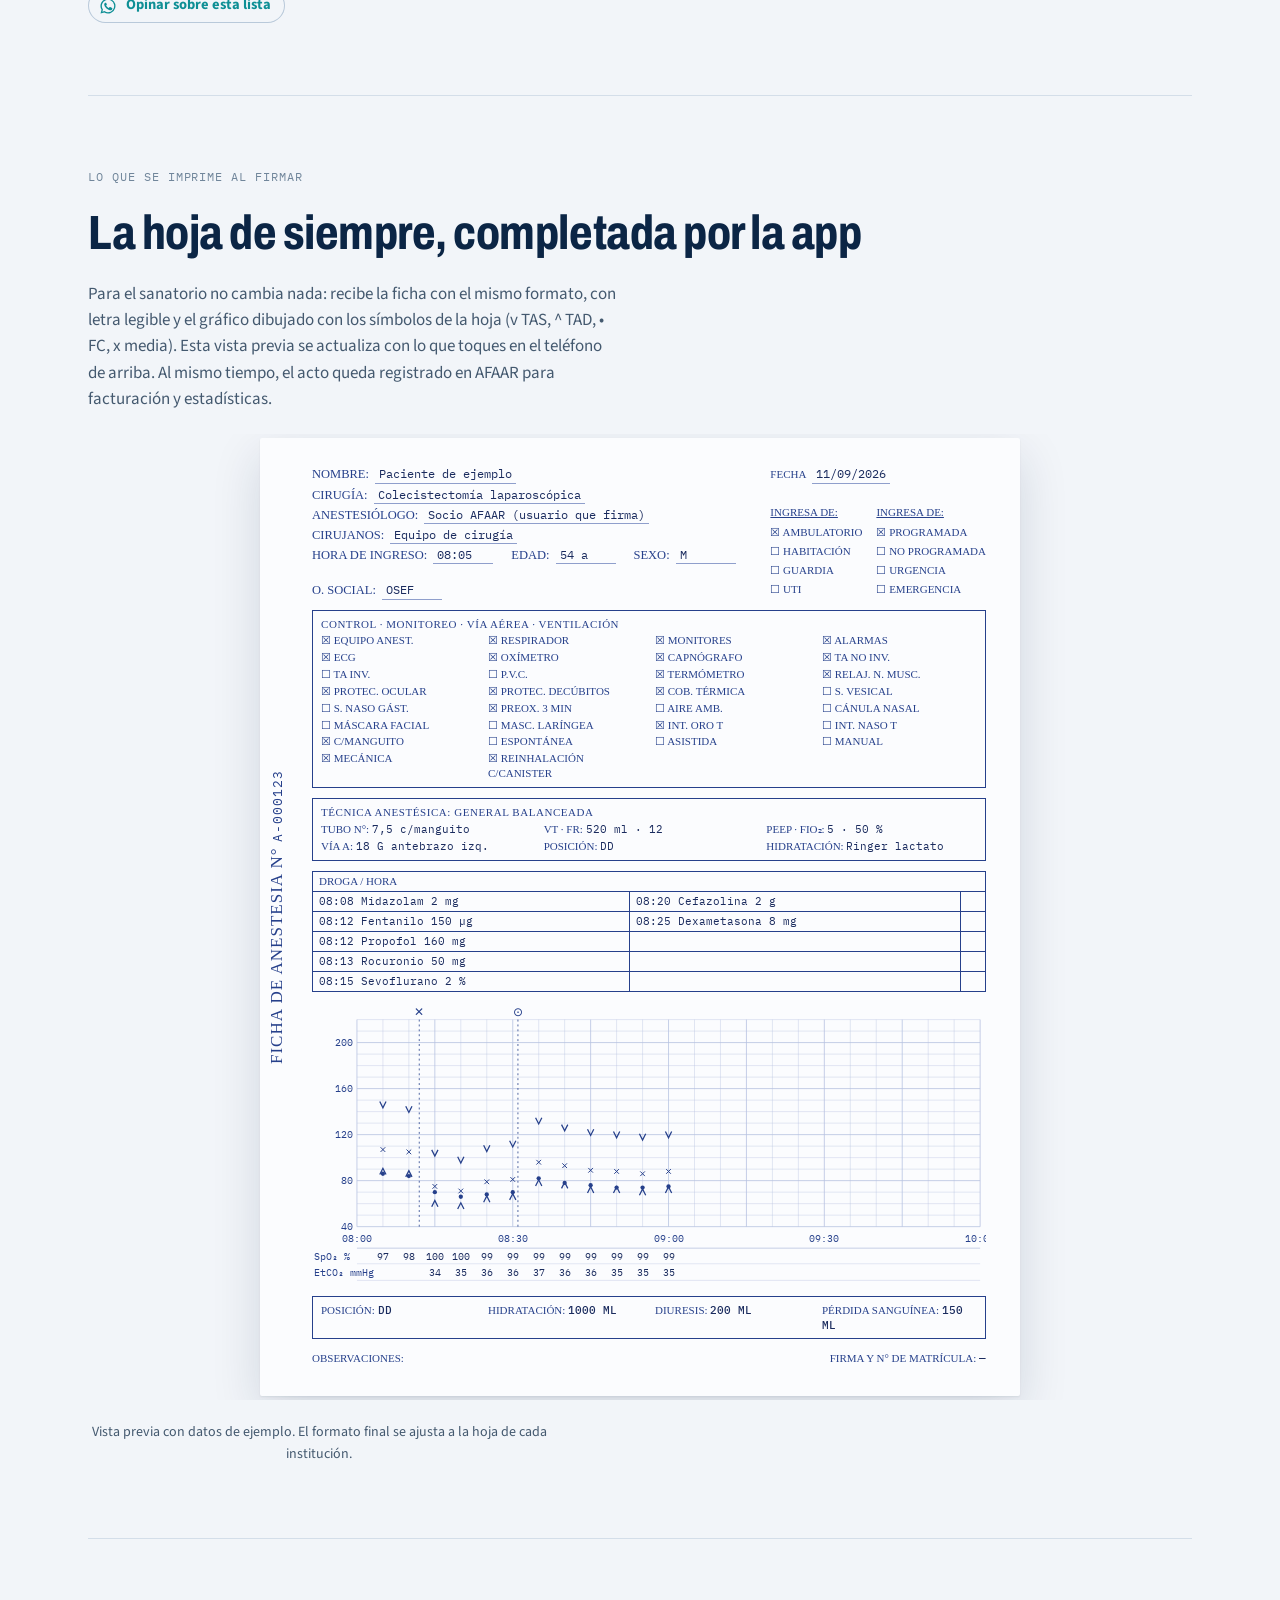
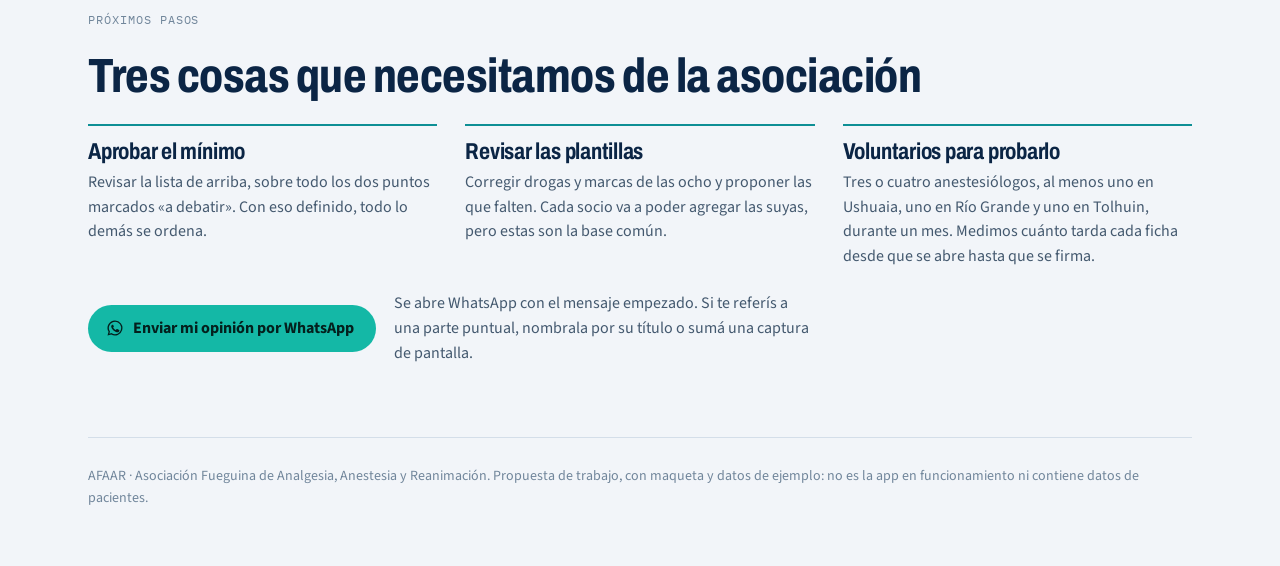
==== commit 1ccfe9af: "Add files via upload Corrección reloj sistema con Firebase" ====
--- a/modo-camilla.html
+++ b/modo-camilla.html
@@ -370,6 +370,11 @@
       <p>Es la lista de datos sin los cuales la app no deja firmar la ficha. Con la hoja de papel se puede entregar casi vacía; con la app, no. Todo lo demás es opcional, y por eso cada uno puede trabajar más simple o más completo. Esta lista es un borrador: la asociación la aprueba o la corrige, porque es la que responde por la ficha ante una auditoría o un reclamo.</p>
     </div>
     <div class="minimo" id="minimo"></div>
+    <div class="aclara">
+      <h3>Una propuesta más: avisar cuando el reloj está desfasado</h3>
+      <p>Todas las horas de la ficha (inicio de anestesia, incisión, cada droga) salen del <b>reloj del teléfono</b>, que es lo único disponible cuando el quirófano no tiene señal. Si ese reloj está mal, la ficha queda firmada con horas equivocadas, y esas horas pesan en una auditoría y en la facturación por tiempo.</p>
+      <p>Propuesta: cuando haya conexión, la app compara el reloj del teléfono con el del servidor y avisa antes de empezar — «el reloj de este teléfono está 7 minutos atrasado». No corrige nada sola, no manda datos de más y no impide trabajar sin señal: solo avisa a tiempo. Hoy la app no hace este control.</p>
+    </div>
     <a class="wa chico" href="https://wa.me/5492901494953?text=Hola%20Claudio%2C%20sobre%20el%20m%C3%ADnimo%20obligatorio%20del%20Modo%20Camilla%20de%20AFAAR%3A%20" target="_blank" rel="noopener"><svg viewBox="0 0 24 24" width="18" height="18" aria-hidden="true"><path fill="currentColor" d="M12 2a10 10 0 0 0-8.6 15.1L2 22l5-1.3A10 10 0 1 0 12 2Zm0 18.2a8.2 8.2 0 0 1-4.2-1.2l-.3-.2-3 .8.8-2.9-.2-.3A8.2 8.2 0 1 1 12 20.2Zm4.5-6.1c-.2-.1-1.5-.7-1.7-.8s-.4-.1-.6.1l-.8 1c-.1.2-.3.2-.5.1a6.7 6.7 0 0 1-3.3-2.9c-.3-.4.3-.4.8-1.4.1-.2 0-.3 0-.4l-.8-1.8c-.2-.5-.4-.4-.6-.4h-.5a1 1 0 0 0-.7.3 3 3 0 0 0-.9 2.2 5.2 5.2 0 0 0 1.1 2.8 11.9 11.9 0 0 0 4.6 4c1.7.7 2.4.8 3.2.7a2.8 2.8 0 0 0 1.8-1.3 2.3 2.3 0 0 0 .2-1.3c-.1-.1-.3-.2-.5-.3Z"/></svg>Opinar sobre esta lista</a>
   </section>
 
@@ -657,7 +662,7 @@
 const MAPA = [
   ['Nombre, edad, sexo, obra social','auto','Vienen de la <b>valoración o de la precarga</b> del paciente. En urgencia sin datos, se abre como NN.'],
   ['Cirugía, cirujanos','auto','La cirugía viene de la valoración. Los cirujanos, de una <b>lista con los frecuentes</b> de cada institución.'],
-  ['Fecha, hora de ingreso','auto','La pone el toque en <b>Ingreso</b>.'],
+  ['Fecha, hora de ingreso','auto','La pone el toque en <b>Ingreso</b>, con el reloj del teléfono. La app <b>avisa si ese reloj está desfasado</b>.'],
   ['Ingresa de (ambulatorio, habitación, guardia, UTI)','toque','Un toque. Si hubo valoración programada, ya viene marcado.'],
   ['Programada / no programada / urgencia / emergencia','toque','Un toque. Urgencia y emergencia <b>tildan solas el recargo</b> del nomenclador.'],
   ['Control: equipo anest., respirador, monitores, alarmas','plant','Tildado por la plantilla.'],
